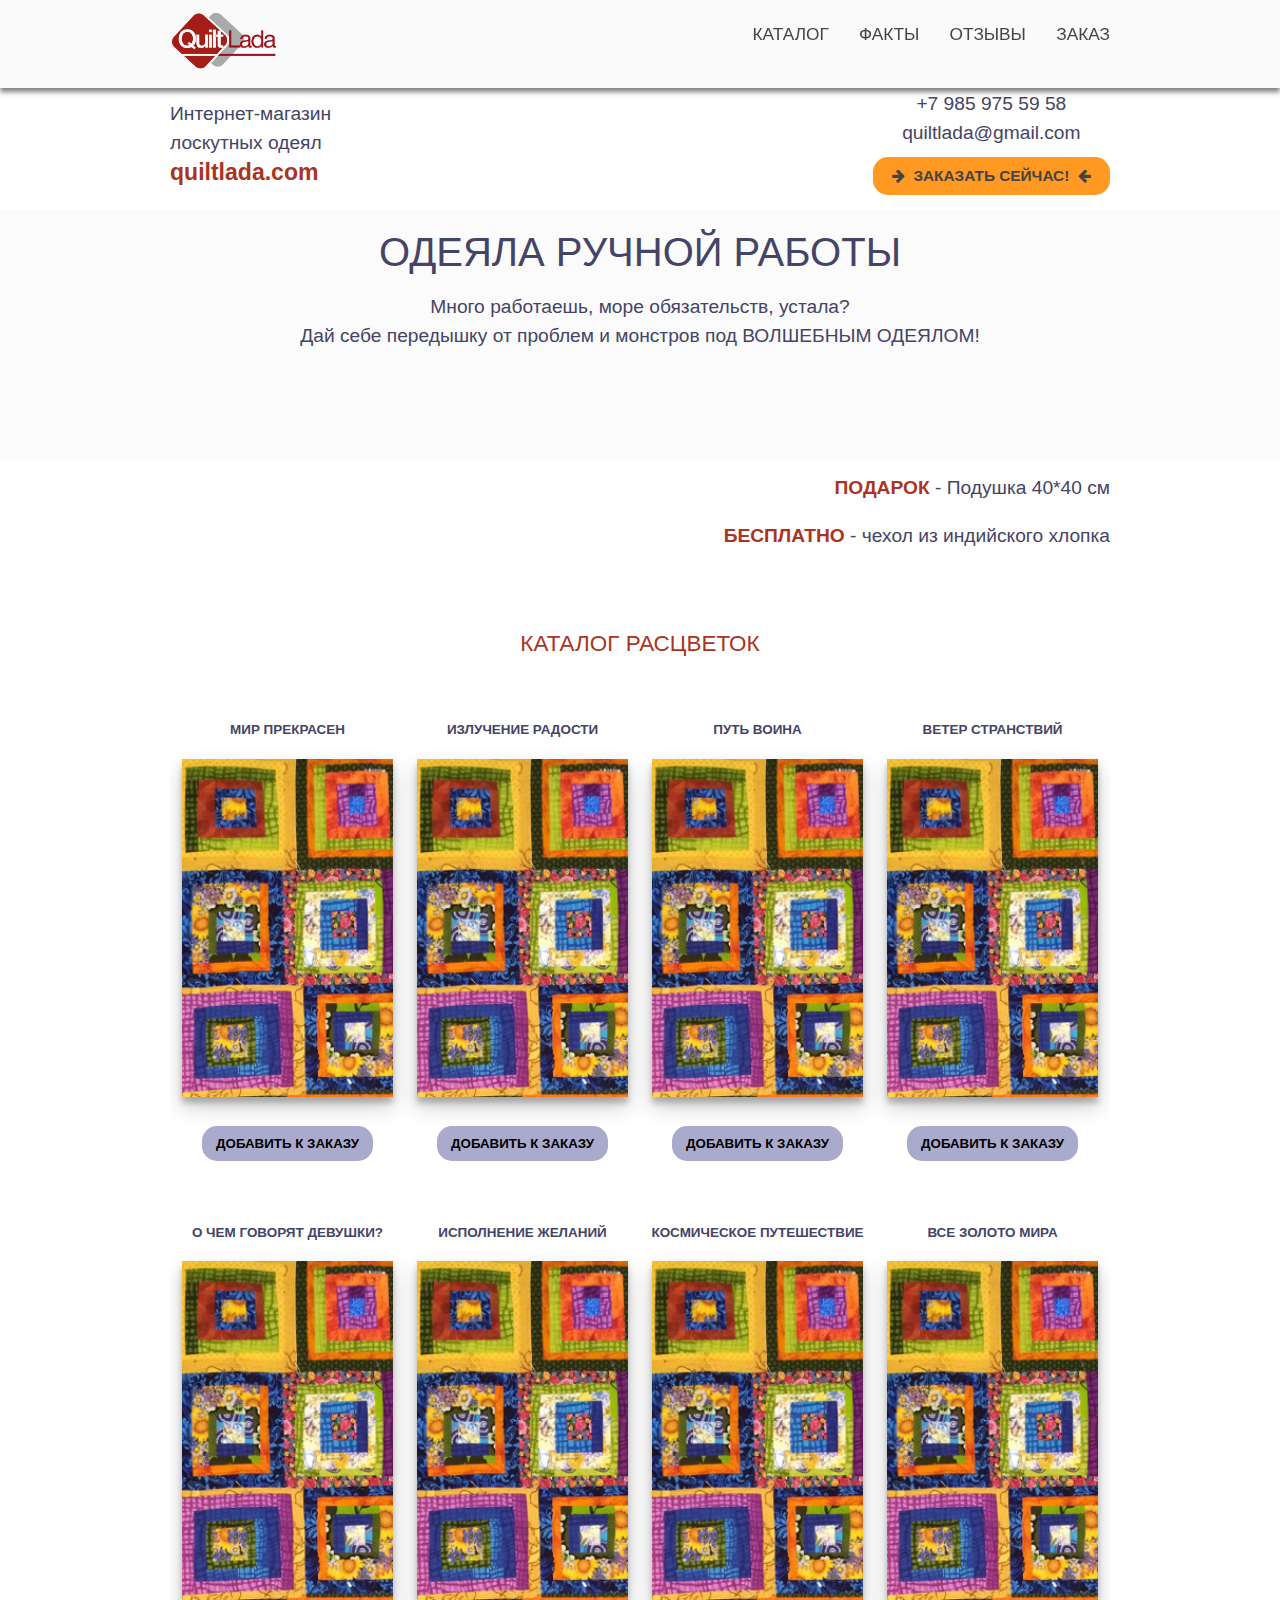
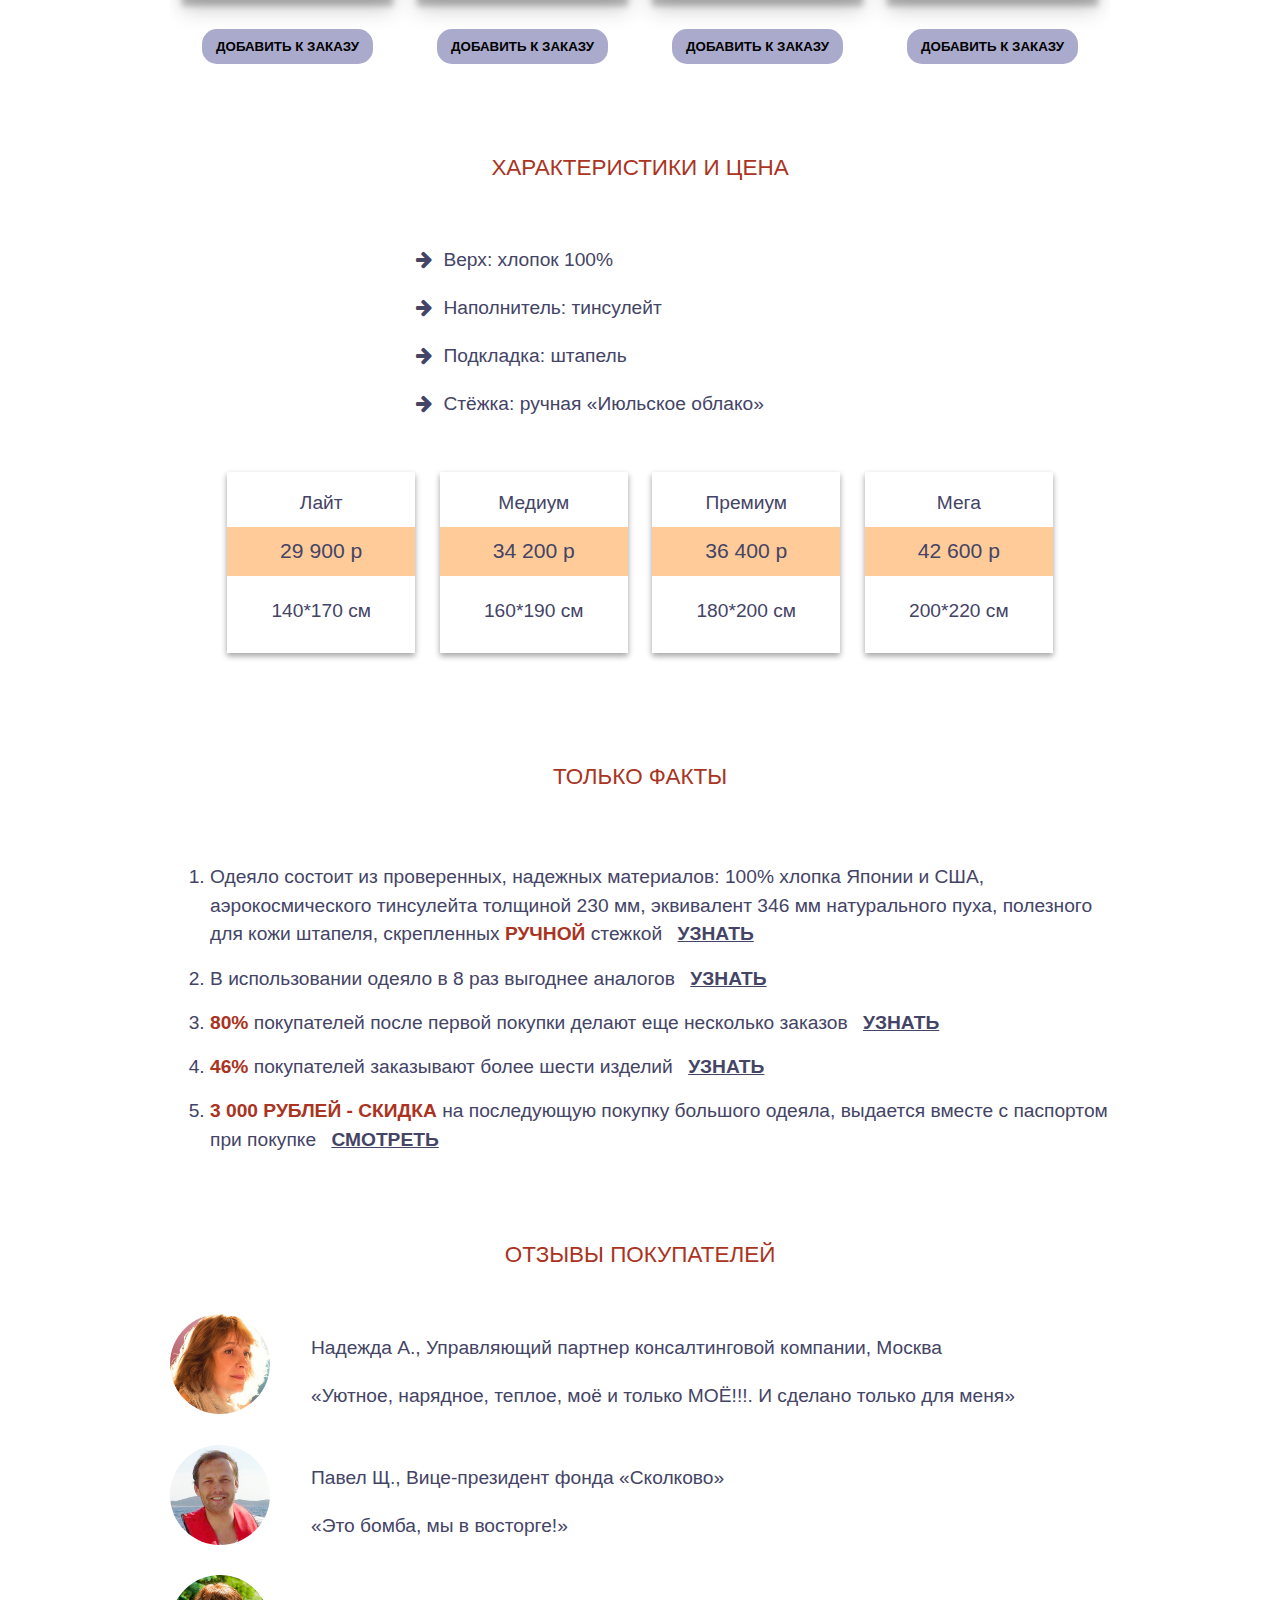
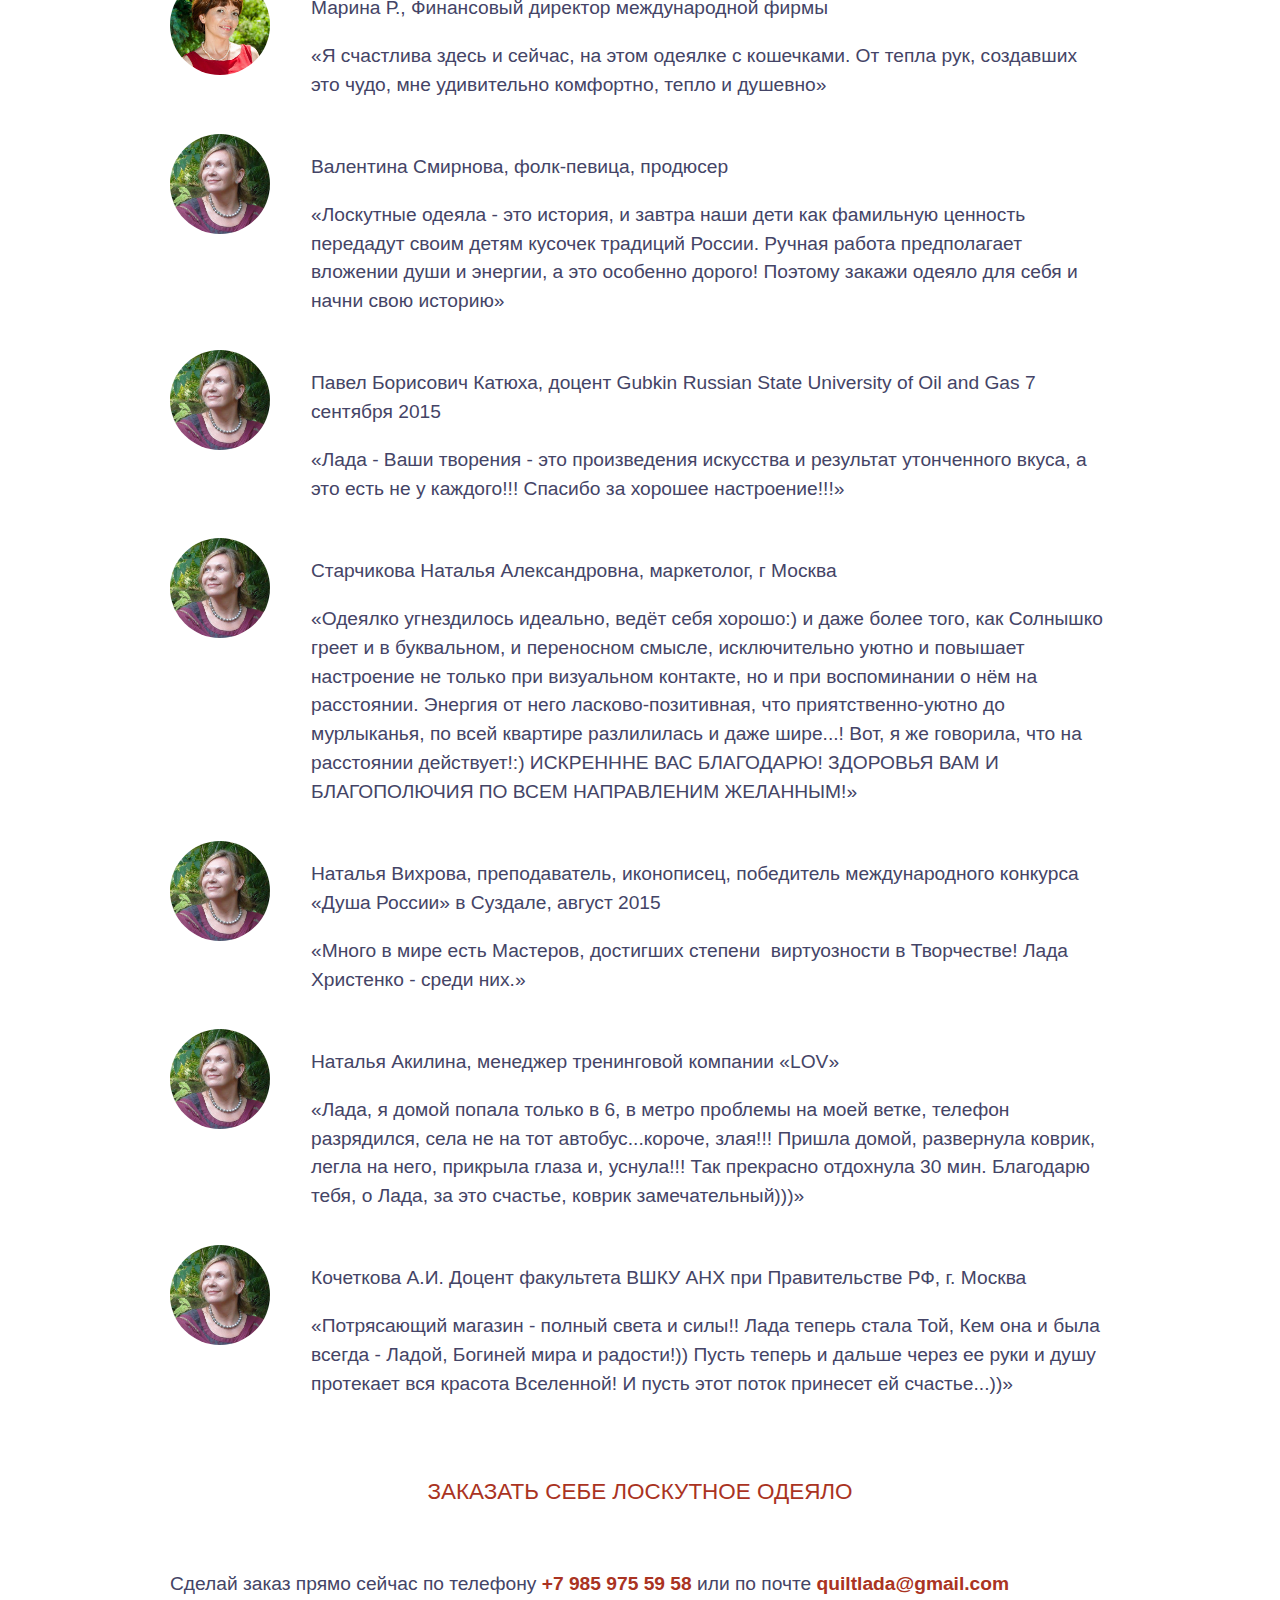
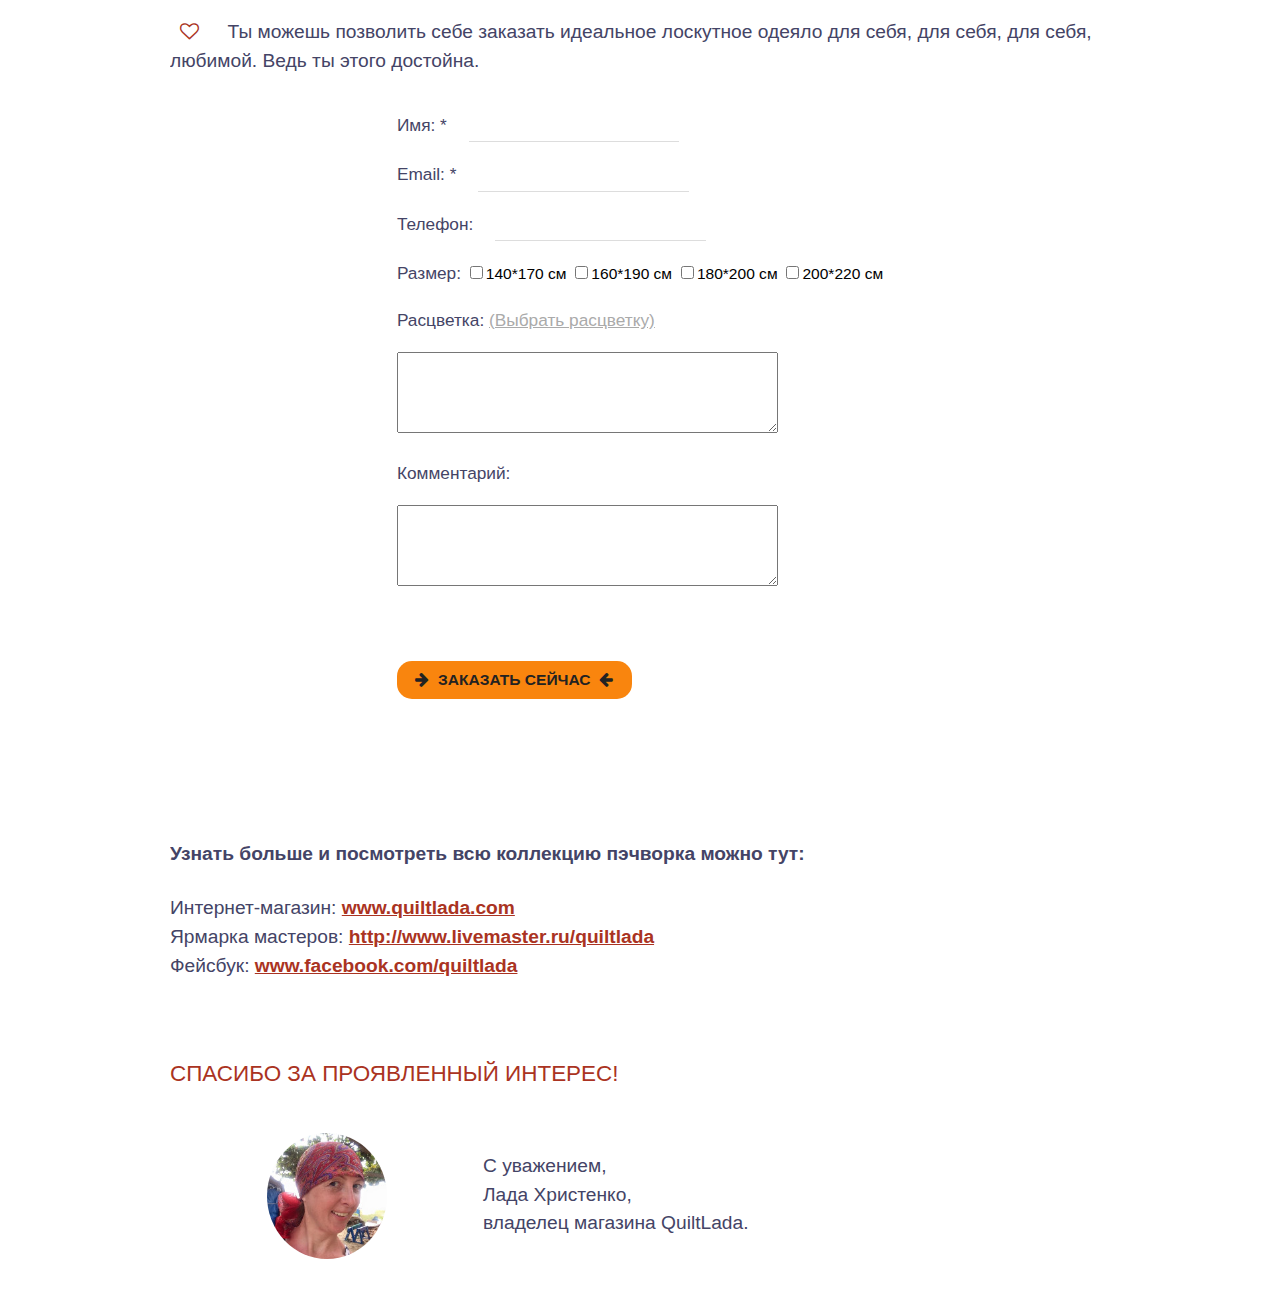
==== index.html @ 6ce0f231 "started with gallery" ====
<!DOCTYPE HTML>

<html>

<head>
	<meta http-equiv="Content-Type" content="text/html; charset=UTF-8" />
	<title>QuiltLada</title>
	<link rel="stylesheet" type="text/css" href="styles.css">
	<link rel="stylesheet" type="text/css" href="font/css/quilt.css">
	<link rel="stylesheet" type="text/css" href="font/css/quilt-codes.css">
	<link rel="stylesheet" type="text/css" href="font/css/quilt-embedded.css">
	<script src="https://ajax.googleapis.com/ajax/libs/jquery/2.1.4/jquery.min.js"></script>
	<script src = "script.js"></script>
</head>

<body>

	<header class = "head sticky">

		<div class="row-header">
			<a class="logo" href="#">
				<img class="logo-img" src = "img/logo.png">
			</a>

			<nav class = "head-nav">
				<ul>
					<li><a href="#catalog">Каталог</a></li>
					<li><a href="#facts">Факты</a></li>
					<li><a href="#recommend">Отзывы</a></li>
					<li><a href="#order">Заказ</a></li>
				</ul>
			</nav>
		</div> <!-- / row-header -->
	</header>

	<div class="info">
		<div class="row">
			<div class="about">
				Интернет-магазин<br>лоскутных одеял<br><span class="span-webname">quiltlada.com</span>
			</div>

			<div class="contact">
				+7 985 975 59 58<br>quiltlada@gmail.com<br>
				<a href="#order"><button class="btn btn--call btn--light"><i class="icon-right-big"></i>Заказать сейчас!<i class="icon-left-big"></i></button></a>
			</div>
		</div> <!-- / row -->
	</div>  <!-- / info -->

	<div class="banner">
		<div class="hero">
			<h1>Одеяла ручной работы</h1>
			<h4>Много работаешь,  море обязательств, устала?<br>Дай себе передышку от проблем и монстров под ВОЛШЕБНЫМ ОДЕЯЛОМ!</h4>
			<!-- <h2>Лоскутные одеяла индивидуального дизайна</h2> -->
			<!-- <h3>Сделай это для себя</h3> -->
		</div>
	</div>

	<section class = "content">

		<div class="row">
			<div class="bonus">
				<p><span class="span-emph">подарок</span> - Подушка 40*40 см</p>
				<p><span class="span-emph">бесплатно</span> - чехол  из индийского  хлопка</p>
			</div>
		</div> <!-- / row -->

		<div class="catalog">
			<a class="anchor" name="catalog"></a>

			<div class="row centered"><h3>Каталог расцветок</h3></div> <!-- / row -->

			<div class="row cat centered">
				<div class="col4">
					<p class="cat-name">Мир прекрасен</p>
					<img class="cat-img" src="img/catalog/ochem-s.jpeg">
					<a href="#order" class="js-add-color"><button class="btn btn--add">Добавить к заказу</button></a>
				</div>
				<div class="col4">
					<p class="cat-name">Излучение радости</p>
					<img class="cat-img" src="img/catalog/ochem-s.jpeg">
					<a href="#order" class="js-add-color"><button class="btn btn--add">Добавить к заказу</button></a>
				</div>
				<div class="col4">
					<p class="cat-name">Путь воина</p>
					<img class="cat-img" src="img/catalog/ochem-s.jpeg">
					<a href="#order" class="js-add-color"><button class="btn btn--add">Добавить к заказу</button></a>
				</div>
				<div class="col4">
					<p class="cat-name">Ветер странствий</p>
					<img class="cat-img" src="img/catalog/ochem-s.jpeg">
					<a href="#order" class="js-add-color"><button class="btn btn--add">Добавить к заказу</button></a>
				</div>
			</div> <!-- / row -->

			<div class="row cat centered">
				<div class="col4">
					<p class="cat-name">О чем говорят девушки?</p>
					<img class="cat-img" src="img/catalog/ochem-s.jpeg">
					<a href="#order" class="js-add-color"><button class="btn btn--add">Добавить к заказу</button></a>
				</div>
				<div class="col4">
					<p class="cat-name">Исполнение желаний</p>
					<img class="cat-img" src="img/catalog/ochem-s.jpeg">
					<a href="#order" class="js-add-color"><button class="btn btn--add">Добавить к заказу</button></a>
				</div>
				<div class="col4">
					<p class="cat-name">Космическое путешествие</p>
					<img class="cat-img" src="img/catalog/ochem-s.jpeg">
					<a href="#order" class="js-add-color"><button class="btn btn--add">Добавить к заказу</button></a>
				</div>
				<div class="col4">
					<p class="cat-name">Все золото мира</p>
					<a href="#galImg8"></a>
						<img class="cat-img" src="img/catalog/ochem-s.jpeg">
					</a>
					<a href="#order" class="js-add-color"><button class="btn btn--add">Добавить к заказу</button></a>
				</div>

			</div> <!-- / row -->


			<div class="lightbox" id="galImg8">
				<div class="image">
					<img src="./img/gallery/gallery1.jpg">
					<a href="#gallery">
						<div class="close">close</div>
					</a>
					<a href="#galImg2"><div class="next"></div></a>
				</div>
			</div>

			<div class="row centered"><h3>Характеристики и цена</h3></div>
			<div class="row">
				<div class="col2-center">
					<p><span class="align-left"><i class="icon-right-big"></i>Верх: </span><span class="align-right">хлопок 100%</span></p>
					<p><span class="align-left"><i class="icon-right-big"></i>Наполнитель: </span><span class="align-right">тинсулейт</span></p>
					<p><span class="align-left"><i class="icon-right-big"></i>Подкладка: </span><span class="align-right">штапель</span></p>
					<p><span class="align-left"><i class="icon-right-big"></i>Стёжка: </span><span class="align-right">ручная «Июльское облако»</span></p>
				</div>
			</div> <!-- / row -->

			<div class="row">
				<ul class="price-list">
					<li class="price-list__option">
						<h4 class="price-list__header">Лайт</h4>
						<p class="price-list__value">29 900 р</p>
						<p>140*170 см</p>
					</li>
					<li class="price-list__option">
						<h4 class="price-list__header">Медиум</h4>
						<p class="price-list__value">34 200 р</p>
						<p>160*190 см</p>
					</li>
					<li class="price-list__option">
						<h4 class="price-list__header">Премиум</h4>
						<p class="price-list__value">36 400 р</p>
						<p>180*200 см</p>
					</li>
					<li class="price-list__option">
						<h4 class="price-list__header">Мега</h4>
						<p class="price-list__value">42 600 р</p>
						<p>200*220 см</p>
					</li>
				</ul>
			</div> <!-- / row -->

		</div> <!-- / catalog -->

		<div class="facts">
			<a class="anchor" name="facts"></a>

			<div class="row centered"><h3>Только факты</h3></div>
			<div class="row">
				<ol>
					<li>Одеяло состоит из проверенных, надежных материалов: 100% хлопка Японии и США,  аэрокосмического  тинсулейта толщиной 230 мм,  эквивалент 346 мм  натурального  пуха, полезного для кожи штапеля, скрепленных <span class="span-emph">ручной</span> стежкой <a href="#catalog" class="btn btn--learn">Узнать</a></li>
					<li>В использовании одеяло в <span>8</span> раз выгоднее  аналогов <a href="#calculation" class="btn btn--learn">Узнать</a> </li>
					<li><span class="span-emph">80%</span> покупателей после первой покупки делают еще несколько заказов <a href="#recommend" class="btn btn--learn">Узнать</a> </li>
					<li><span class="span-emph">46%</span> покупателей заказывают более шести изделий <a href="#recommend" class="btn btn--learn">Узнать</a> </li>
					<li><span class="span-emph">3 000 рублей - скидка</span> на последующую покупку большого одеяла, выдается вместе с паспортом при покупке <a href="#" class="btn btn--learn">Смотреть</a></li>
				</ol>
			</div>  <!-- / row -->
		</div> <!-- /facts -->

		<div class="recommend">
			<a class="anchor" name="recommend"></a>

			<div class="row centered"><h3>Отзывы покупателей</h3></div>
			<div class="row">
				<div class="col6">
					<img class="avatar-recommend" src="img/faces/nadezda.jpg">
				</div>
				<div class="col6-5">
					<p>Надежда А., Управляющий партнер консалтинговой компании, Москва</p>
					<p>«Уютное, нарядное, теплое, моё и только МОЁ!!!. И сделано только для меня»</p>
				</div>          
			</div>  <!-- / row -->
			<div class="row">
				<div class="col6">
					<img class="avatar-recommend" src="img/faces/pavel.jpg">
				</div>
				<div class="col6-5">
					<p>Павел Щ., Вице-президент фонда «Сколково»</p>
					<p>«Это бомба, мы в восторге!»</p>
				</div>          
			</div>  <!-- / row -->
			<div class="row">
				<div class="col6">
					<img class="avatar-recommend" src="img/faces/marina.jpg">
				</div>
				<div class="col6-5">
					<p>Марина Р., Финансовый директор международной фирмы</p>
					<p>«Я счастлива здесь и сейчас, на этом одеялке с кошечками. От тепла рук, создавших это чудо, мне удивительно комфортно, тепло и душевно»</p>
				</div>          
			</div>  <!-- / row -->
			<div class="row">
				<div class="col6">
					<img class="avatar-recommend" src="img/faces/valentina.jpg">
				</div>
				<div class="col6-5">
					<p>Валентина Смирнова, фолк-певица, продюсер</p>
					<p>«Лоскутные одеяла - это история, и завтра наши дети как фамильную ценность передадут своим детям кусочек традиций России. Ручная работа предполагает вложении души и энергии, а это особенно дорого! Поэтому закажи одеяло для себя и начни свою историю»</p>
				</div>          
			</div>  <!-- / row -->
			<div class="row">
				<div class="col6">
					<img class="avatar-recommend" src="img/faces/valentina.jpg">
				</div>
				<div class="col6-5">
					<p>Павел Борисович Катюха, доцент Gubkin Russian State University of Oil and Gas 7 сентября 2015</p>
					<p>«Лада - Ваши творения - это произведения искусства и результат утонченного вкуса, а это есть не у каждого!!! Спасибо за хорошее настроение!!!»</p>
				</div>          
			</div>  <!-- / row -->
			<div class="row">
				<div class="col6">
					<img class="avatar-recommend" src="img/faces/valentina.jpg">
				</div>
				<div class="col6-5">
					<p>Старчикова Наталья Александровна, маркетолог, г Москва</p>
					<p>«Одеялко угнездилось идеально, ведёт себя хорошо:) и даже более того, как Солнышко греет и в буквальном, и переносном смысле, исключительно уютно и повышает настроение не только при визуальном контакте, но и при воспоминании о нём на расстоянии. Энергия от него ласково-позитивная, что приятственно-уютно до мурлыканья, по всей квартире разлилилась и даже шире...! Вот, я же говорила, что на расстоянии действует!:) ИСКРЕНННЕ ВАС БЛАГОДАРЮ! ЗДОРОВЬЯ ВАМ И БЛАГОПОЛЮЧИЯ ПО ВСЕМ НАПРАВЛЕНИМ ЖЕЛАННЫМ!»</p>
				</div>          
			</div>  <!-- / row -->
			<div class="row">
				<div class="col6">
					<img class="avatar-recommend" src="img/faces/valentina.jpg">
				</div>
				<div class="col6-5">
					<p>Наталья Вихрова, преподаватель, иконописец, победитель международного конкурса «Душа России» в Суздале, август 2015</p>
					<p>«Много в мире есть Мастеров, достигших степени  виртуозности в Творчестве! Лада Христенко - среди них.»</p>
				</div>          
			</div>  <!-- / row -->
			<div class="row">
				<div class="col6">
					<img class="avatar-recommend" src="img/faces/valentina.jpg">
				</div>
				<div class="col6-5">
					<p>Наталья Акилина, менеджер тренинговой компании «LOV»</p>
					<p>«Лада, я домой попала только в 6, в метро проблемы на моей ветке, телефон разрядился, села не на тот автобус...короче, злая!!! Пришла домой, развернула коврик, легла на него, прикрыла глаза и, уснула!!! Так прекрасно отдохнула 30 мин. Благодарю тебя, о Лада, за это счастье, коврик замечательный)))»</p>
				</div>          
			</div>  <!-- / row -->
			<div class="row">
				<div class="col6">
					<img class="avatar-recommend" src="img/faces/valentina.jpg">
				</div>
				<div class="col6-5">
					<p>Кочеткова А.И. Доцент факультета ВШКУ АНХ при Правительстве РФ, г. Москва</p>
					<p>«Потрясающий магазин - полный света и силы!! 
					Лада теперь стала Той, Кем она и была всегда - Ладой, Богиней мира и радости!))  Пусть теперь и дальше через ее руки и душу протекает вся красота Вселенной! И пусть этот поток принесет ей счастье...))»</p>
				</div>          
			</div>  <!-- / row -->
		</div> <!-- / recommend -->

		<div class="order-sec">
			<a class="anchor" name="order"></a>
			<div class="row centered"><h3>Заказать себе лоскутное одеяло</h3></div> <!-- / row -->
			<div class="row">
				<p>Сделай заказ прямо сейчас по телефону <span class="span-contact">+7 985 975 59 58</span> или по почте <span class="span-contact">quiltlada@gmail.com</span></p>
				<p><i class="icon-heart-empty heart"></i>Ты можешь позволить себе заказать идеальное лоскутное одеяло для себя, для себя, для себя, любимой. Ведь ты этого достойна.</p>
			</div> <!-- / row -->
			<div class="row centered">

				<form class="fast-order" method="post" name="myemailform" action="form-to-email.php">
					<label for="name">Имя: <span class="req">*</span></label>
					<input type="text" name="name" class="input-text" />
					<br />
					<label for="email">Email: <span class="span-req">*</span></label>
					<input type="text" name="email" class="input-text" />
					<br />
					<label for="phone">Телефон: </label>
					<input type="text" name="phone" class="input-text" />
					<br />
					<label>Размер: </label>
					<input type="checkbox" id="140" value="140*170 см" class="input-checkbox" /><label class="checkbox-label" for="140">140*170 см</label>
					<input type="checkbox" id="160" value="160*190 см" class="input-checkbox" /><label class="checkbox-label" for="160">160*190 см</label>
					<input type="checkbox" id="180" value="180*200 см" class="input-checkbox" /><label class="checkbox-label" for="180">180*200 см</label>
					<input type="checkbox" id="200" value="200*220 см" class="input-checkbox" /><label class="checkbox-label" for="200">200*220 см</label>
					<br />
					<label for="name">Расцветка: </label>
					<a class="link-to-cat" href="#catalog">(Выбрать расцветку)</a>
					<p><textarea rows="5" cols="45" name="color" class="input-color js-color"></textarea></p>
					<!-- <p><input type="text" name="color" class="input-color js-color" /></p> -->
					<label for="name">Комментарий: </label>
					<p><textarea rows="5" cols="45" name="comment"></textarea></p>
					<br />
					<button class="btn btn--order"><i class="icon-right-big"></i>Заказать сейчас<i class="icon-left-big"></i></button>
					<!-- <input type="submit" value="Send Form"> -->

				</form>
			</div> <!-- / row -->
			<div class="row">
				<h4>Узнать больше и посмотреть всю коллекцию пэчворка можно тут:</h4>
				<p>
					Интернет-магазин: <span class="span-contact"><a class="link" href="http://www.quiltlada.com/">www.quiltlada.com</a></span><br>
					Ярмарка мастеров: <span class="span-contact"><a class="link" href="http://www.livemaster.ru/quiltlada">http://www.livemaster.ru/quiltlada</a></span><br>
					Фейсбук: <span class="span-contact"><a class="link" href="https://www.facebook.com/quiltlada">www.facebook.com/quiltlada</a></span>
				</p>
			</div> <!-- / row -->
		</div> <!-- / order-sec -->   
		
		<div class="advantages hidden">

			<a class="anchor" name="advantages"></a>

			<div class="row centered"><h3>Ключевые преимущества Твоего Лоскутного Одеяла</h3></div>

			<div class="row">
				<div class="col3">
					<div class="advant">
						<img class="illust" src="img/illustr/material.jpg" />
						<p class="annot">Лоскутный верх с рисунком индивидуального дизайна, подобранным «под тебя» из лучших хб тканей Японии, Бали, Индии, США.</p>
					</div>
				</div>
				<div class="col3">
					<div class="advant">
						<img class="illust" src="img/illustr/tinsulate.jpg" />
						<p class="annot">Идеальное тепло за счет высокотехнологичного тинсулейта - элегантного, дышашего, гипоаллергенного, эргономичного утеплителя, лучшего в мире.</p>
					</div>
				</div>
				<div class="col3">
					<div class="advant">
						<img class="illust" src="img/illustr/shtapel.jpg" />
						<p class="annot">Помощь твоей коже и всему организму за счет нежной подкладки из антимикробного и экологичного штапеля.</p>
					</div>
				</div>
			</div> <!-- / row -->

			<div class="row">
				<div class="col3">
					<div class="advant">
						<img class="illust" src="img/illustr/stezka.jpg" />
						<p class="annot">Стёжка «Июльское облако», сделанная исключительно вручную в традициях наших прабабушек.</p>
					</div>
				</div>
				<div class="col3">
					<div class="advant">
						<img class="illust" src="img/illustr/family.jpg" />
						<p class="annot">Фамильная ценность за счет необычайно длительного срока службы 25-40 лет.</p>
					</div>
						
					</div>
				<div class="col3">
					<div class="advant">
						<img class="illust" src="img/illustr/stirka.jpg" />
						<p class="annot">Легкость и простота в уходе, поддержанная высококачественными материалами.</p>
					</div>
						
					</div>
			</div> <!-- / row -->
		</div>

		<div class="calculation hidden">

			<a class="anchor" name="calculation"></a>

			<div class="row centered">
				<h3>Расчет стоимости одного одеяло-релакса:</h3>
			</div> <!-- / row -->
			<div class="row">
				<div class="col2">
					<div class="align-right paddinged">
						<h4>Твое Лоскутное Одеяло</h4>
						<ul>
							<li>срок службы 29 лет</li>
							<li>используется 2 раза в неделю</li>
							<li>стоимость 29,9 т.р.</li>
						</ul>
						<h4>Стоимость одного релакса:</h4>
						<img class="formula" src="img/formula/formula1.svg">
					</div>
				</div>
				<div class="col2">
					<div class="align-left paddinged">
						<h4>Одеяло из ларька</h4>
						<ul>
							<li>срок службы полгода</li>
							<li>используется 2 раза в неделю</li>
							<li>стоимость 4000 руб</li>
						</ul>
						<h4>Стоимость одного релакса:</h4>
						<img class="formula" src="img/formula/formula2.svg">
						</p>
					</div>
				</div>
			</div> <!-- / row -->
			
			<div class="row centered">
				<p>Таким образом, эффективная релаксоёмкость Твоего Одеяла выше ларьково-ашановских аналогов в <span class="span-emph">восемь</span> раз. Плюс, в твоем одеялке только высококачественные материалы.</p>
			</div> <!-- / row -->

			<div class="row">
				<p>Дополнительная приятность - <span class="span-emph">бесплатно</span> самозавязывающийся чехол из индийского хлопка для хранения и транспортировки.</p>
				<p>К одеялу можно заказать две подушки 40*40 см, наволочки 50*50; 50*70 см или даже спортивный коврик 85*170 см.</p>
			</div> <!-- / row -->

		</div> <!-- / calculation -->

		<div class="for-you hidden">
			<a class="anchor" name="for-you"></a>
			<div class="row centered"><h3>Ты этого достойна</h3></div>
			<div class="row">
				<div class="col2 img">
					<img class="illust" src="img/illustr/placehold.jpg" />
				</div>
				<div class="col2">          
					<p>Ты много работаешь, на тебе реальная ответственность и море обязательств, и ты уже начала уставать?</p>
					<p>Усталость всё нарастает и нарастает....?</p>
					<p>Пожалуйста, больше отдыхай и сделай хоть что-нибудь для себя!</p>
				</div>
			</div> <!-- / row -->
			<div class="row"><p>Верное средство - скрыться от вечных проблем и надоевших монстров под Волшебным Одеялом:</p></div>
			<div class="row">
				<div class="col2">
					<ul> 
						<li><i class="icon-heart-empty heart"></i>Сделанным персонально для тебя</li>
						<li><i class="icon-heart-empty heart"></i>Мягким, красивым и теплым</li>
						<li><i class="icon-heart-empty heart"></i>Полезным и экологически чистым</li>
						<li><i class="icon-heart-empty heart"></i>Улучшающим интерьер твоего дома</li>
						<li><i class="icon-heart-empty heart"></i>Лечащим сенсорный голод</li>
					</ul>
				</div>
				<div class="col2 img">
					<img class="illust-big" src="img/illustr/should.jpg" />
				</div>
			</div> <!-- / row -->
			<div class="row">
				<!-- <div class="col2"> -->
					<p>Лоскутное одеяло - это три состёганных вместе слоя материала: лоскутный верх, утепляющая прослойка и подкладка.</p>
				<!-- </div> -->
			</div>

			<div class="row centered"><a href="#order"><button class="button btn-light"><i class="icon-right-big"></i>Хочу такое одеяло<i class="icon-left-big"></i></button></a></div>
		</div> <!-- /for-you -->

		<div class="thank-you">
			<div class="row">
				<h3>Спасибо за проявленный интерес!</h3>
			</div> <!-- / row -->
			<div class="row">
				<div class="col3"><img class="avatar" src="img/pers.jpg"></div>
				<div class="col2">
					<p>С уважением,<br />Лада Христенко,<br />владелец магазина QuiltLada.</p>
					<img src="">
				</div>
			</div> <!-- / row -->
		</div> <!-- / thank-you -->

	</section>

	<footer>
	</footer>

</body>

</html>
---- styles.css ----
body {
  color: #446;
  -webkit-font-smoothing: antialiased;
  font-family: 'Helvetica Neue', Helvetica, Arial, sans-serif;
  /*font-family: 'Open Sans', sans-serif;*/
  margin: 0;
  font-size: 1.2em;
  line-height: 1.5em;
}

a {
  text-decoration: none;
  color: inherit;
}

ul {
  -webkit-padding-start: 0;
}

.btn {
  border: none;
  border-radius: 15px;
  font-weight: bolder;
  padding: 10px;
  text-transform: uppercase;
  cursor: pointer;
}

.btn:focus {
  background: #d72;
  outline: none;
}

.btn--light {
  background-color: #f92;
  color: #444;
  font-size: 0.8em;
}

.btn--call {
  float: right;
  clear: right;
  margin-top: .6em;
}

.btn--add {
  background-color: #aac;
  padding-right: 6%;
  padding-left: 6%;
}

.btn--order {
  background-color: #f9850e;
  color: #222;
  font-size: 0.9em;
  margin-top: 20px;
}

.btn--learn {
  /*background-color: #f9850e;*/
  text-decoration: underline;
}

.content li {
  /*list-style: none;*/
  padding-top: 0.4em;
  padding-bottom: 0.4em;
}

.content h2 {
  margin: 1.5em;
}

.content h3 {
  margin-top: 2em;
  margin-bottom: 1.3em;
  text-transform: uppercase;
  font-weight: lighter;
  color: #a32;
}

.head {
  position: fixed;
  z-index: 999;
  width: 100%;
  background: none;
  overflow: hidden;
  -webkit-transition: all 0.5s;
  transition: all 0.5s;
  opacity: 0;
  top: -100px;
  padding-bottom: 6px;
}

.sticky {
  background: rgba(250,250,250,0.9);
  opacity: 1;
  top: 0px;
  box-shadow: 0 4px 5px 0 rgba(0, 0, 0, 0.5);
}

.logo {
  float: left;
}
@media only screen and (max-width: 766px) {
  .logo {
    display: none;
  }
}

.logo-img {
  height: 63px;
}

.head-nav ul {
  list-style: none;
  overflow: hidden;
  text-align: center;
  float: right;
  margin: 0;
  margin-top: 10px;
}

@media only screen and (max-width: 766px) {
  .head-nav ul {
    float: left;
    text-align: left;
    width: 100%;
    padding: 0;
  }
  .head-nav ul p {
    text-align: center;
  }
}

.head-nav ul li {
  display: inline-block;
  margin-left: 25px;
  overflow: hidden;
}

@media only screen and (max-width: 400px) {
  .head-nav ul li:nth-of-type(5) {
    margin-left: 45px;
  }
}

@media only screen and (max-width: 766px) {
  .head-nav ul li {
    margin-left: 10px;
    height: auto;
  }
}

.head-nav a {
  color: #444;
  font-size: 0.9em;
  text-transform: uppercase;
  /*font-weight: bold;*/
}

.head-nav p {
  margin: 0;
}

.row {
  width: 100%;
  max-width: 940px;
  margin: 15px auto;
  position: relative;
  overflow: hidden; 
  /* overflow:hidden elements will wrap around floating inner elements. 
  Alternatively, you can use an element to clear the float, 
  which will also make the surrounding element to wrap it's content.*/
}

.row-header {
  width: 100%;
  max-width: 940px;
  margin-right: auto;
  margin-left: auto;
  margin-top: 10px;
  margin-bottom: 0px;
  position: relative;
  overflow: hidden;
}

.info {
  width: 100%;
  margin-top: 90px;
}

.about {
  float: left;
  margin-top: 10px;
}

.contact {
  float: right;
  text-align: center;
}

.banner {
  /*background: url('img/header-bg.jpg') center fixed;*/
  -webkit-background-size: cover;
  -moz-background-size: cover;
  background-size: cover;
  height: 250px;
  margin-bottom: -20px;
}

@media only screen and (max-width: 766px) {
  .banner {
    min-height: 300px;
  }
}

.hero {
  text-align: center;
  background: rgba(250,250,250,0.8);
  border-top: 1px solid rgba(0,0,0,0);
  width: 100%;
  height: 100%;
  margin: 0 auto;
}

@media only screen and (max-width: 766px) {
  .hero {
    min-height: 0;
  }
}

.hero h1,
.hero h2,
.hero h3,
.hero h4 {
  font-weight: lighter;
  /*color: #dbd48b;*/
}

.hero h1 {
  text-transform: uppercase;
}

.hero h1 {
  font-size: 40px;
}

.bonus {
  float: right;
  text-align: right;
}

.fast-order {
  margin: auto;
  margin-bottom: 100px;
  text-align: left;
  font-size: 0.9em;
  display: inline-block;
}

.input-text, .input-checkbox {
  font-size: 1em;
  padding: 0.3em;
}

.input-text {
  margin-bottom: 1em;
  width: 200px;
  margin-left: 1em;
  border-style: none;
  border-bottom: 1px solid #ddd;
}

.input-checkbox {
  margin-bottom: 1.6em;
}

.checkbox-label {
  color: #000;
  font-size: 0.9em;
}

.link-to-cat {
  text-decoration: underline;
  color: #aaa;
}

textarea:focus, input:focus {
  outline: 0;
}

.centered {
  text-align: center;
}

.align-left {
  text-align: left;
}

.align-right {
  text-align: right;
}

.col2 {
  width: 50%;
  float: left;
}

.col2-center {
  width: 50%;
  margin: 0 auto;
}

.col3 {
  width: 33.3%;
  float: left;
  text-align: center;
}

.col3-2 {
  width: 60%;
  float: left;
}

.col4 {
  width: 25%;
  float: left;
}

.col6 {
  width: 15%;
  float: left;
}

.col6-5 {
  width: 85%;
  float: left;
}

.cat {
  padding-bottom: 30px;
}

.cat-img {
  width: 90%;
  margin-bottom: 20px; /* this way, 20px shadow is not cut*/
  box-shadow: 0 10px 20px rgba(0,0,0,0.19), 0 6px 6px rgba(0,0,0,0.23);
}

.avatar, .avatar-recommend {
  border-radius: 50%;
}

.avatar {
  width: 120px;
}

.avatar-recommend {
  width: 100px;
}

.anchor {
  position: absolute;
  margin-top: -100px;
}

.span-contact {
  font-weight: bold;
}

.span-emph {
  text-transform: uppercase;
  font-weight: bold;
}

.span-digit {
  font-size: 2em;
  padding-right: 1em;
}

.span-webname {
  font-size: 1.2em;
  font-weight: bold;
}

.span-contact, 
.span-emph, 
.span-digit,
.span-webname {
  color: #a32;
}

.icon-heart-empty {
  color: #a32;
}

.price-list {
  text-align: center;
  margin-bottom: 50px;
}

.price-list__option {
  display: inline-block;
  margin-right: .5em;
  margin-left: .5em;
  width: 20%;
  background-color: #fff;
  box-shadow: 0 3px 6px rgba(0,0,0,0.16), 0 3px 6px rgba(0,0,0,0.23);
  /*for outlining one price*/
  /*box-shadow: 0 10px 20px rgba(0,0,0,0.19), 0 6px 6px rgba(0,0,0,0.23);*/
}

.price-list__header {
  -webkit-margin-before: .5em;
  -webkit-margin-after: .5em;
  font-weight: normal;
}

.price-list__value {
  background-color: #fc9;
  padding-top: 10px;
  padding-bottom: 10px;
  -webkit-margin-before: 0em;
  font-size: 1.1em;
}

.paddinged {
  padding-left: 2em;
  padding-right: 2em;
}

.formula {
  width: 100%;
  height: 150px;
}

.heart {
  padding-right: 1em;
}

.advant {
  font-size: 0.9em;
  text-align: left;
  padding-left: 5%;
  padding-right: 5%;
  
}

.annot {
  text-align: justify;
}

.link {
  text-decoration: underline;
}

.illust {
  max-width: 100%;
  box-shadow: 0 1px 3px rgba(0,0,0,0.12), 0 1px 2px rgba(0,0,0,0.5);
}

.illust-big {
  height: 12em;
  margin-top: 1em;
  margin-bottom: 20px;
  box-shadow: 0 1px 3px rgba(0,0,0,0.12), 0 1px 2px rgba(0,0,0,0.5);
}

.for-you {
  padding-top: 20px;
}

.hidden {
  display: none;
}

.cat-name {
  font-size: 0.7em;
  font-weight: bold;
  text-transform: uppercase;
}


.lightbox {
  /** Hide the lightbox */
  display: none;

  /** Apply basic lightbox styling */
  position: fixed;
  z-index: 99;
  width: 100%;
  height: 100%;
  text-align: center;
  top: 0;
  left: 0;
  background: black;
  background: rgba(0,0,0,0.8);
}

.lightbox img {
  /** Pad the lightbox image */
  max-width: 90%;
  max-height: 90%;
  margin-top: 3%;
}

.lightbox:target {
  /** Show lightbox when it is target */
  display: block;

  /** Remove default browser outline style */
  outline: none;
}

.lightbox .image {
  max-width:80%;
  height: 100%;
  margin:0 auto;
}

.lightbox .info {
  width: 220px;
  display: block;
  text-align: center;
  margin: 0 auto;
}   

.lightbox a {
  text-decoration: none;
}
---- font/css/quilt.css ----
@font-face {
  font-family: 'quilt';
  src: url('../font/quilt.eot?46937159');
  src: url('../font/quilt.eot?46937159#iefix') format('embedded-opentype'),
       url('../font/quilt.woff?46937159') format('woff'),
       url('../font/quilt.ttf?46937159') format('truetype'),
       url('../font/quilt.svg?46937159#quilt') format('svg');
  font-weight: normal;
  font-style: normal;
}
/* Chrome hack: SVG is rendered more smooth in Windozze. 100% magic, uncomment if you need it. */
/* Note, that will break hinting! In other OS-es font will be not as sharp as it could be */
/*
@media screen and (-webkit-min-device-pixel-ratio:0) {
  @font-face {
    font-family: 'quilt';
    src: url('../font/quilt.svg?46937159#quilt') format('svg');
  }
}
*/
 
 [class^="icon-"]:before, [class*=" icon-"]:before {
  font-family: "quilt";
  font-style: normal;
  font-weight: normal;
  speak: none;
 
  display: inline-block;
  text-decoration: inherit;
  width: 1em;
  margin-right: .2em;
  text-align: center;
  /* opacity: .8; */
 
  /* For safety - reset parent styles, that can break glyph codes*/
  font-variant: normal;
  text-transform: none;
 
  /* fix buttons height, for twitter bootstrap */
  line-height: 1em;
 
  /* Animation center compensation - margins should be symmetric */
  /* remove if not needed */
  margin-left: .2em;
 
  /* you can be more comfortable with increased icons size */
  /* font-size: 120%; */
 
  /* Font smoothing. That was taken from TWBS */
  -webkit-font-smoothing: antialiased;
  -moz-osx-font-smoothing: grayscale;
 
  /* Uncomment for 3D effect */
  /* text-shadow: 1px 1px 1px rgba(127, 127, 127, 0.3); */
}
 
.icon-heart-empty:before { content: '\e800'; } /* '' */
.icon-heart:before { content: '\e801'; } /* '' */
.icon-right-big:before { content: '\e802'; } /* '' */
.icon-left-big:before { content: '\e803'; } /* '' */
.icon-scissors:before { content: '\e804'; } /* '' */
.icon-diamond:before { content: '\e805'; } /* '' */
.icon-calc:before { content: '\e806'; } /* '' */
.icon-right-circled:before { content: '\e807'; } /* '' */
.icon-left-circled:before { content: '\e808'; } /* '' */
.icon-right-open:before { content: '\e809'; } /* '' */
.icon-left-open:before { content: '\e80a'; } /* '' */
.icon-left-circled2:before { content: '\e80b'; } /* '' */
.icon-right-circled2:before { content: '\e80c'; } /* '' */
---- font/css/quilt-codes.css ----
.icon-heart-empty:before { content: '\e800'; } /* '' */
.icon-heart:before { content: '\e801'; } /* '' */
.icon-right-big:before { content: '\e802'; } /* '' */
.icon-left-big:before { content: '\e803'; } /* '' */
.icon-scissors:before { content: '\e804'; } /* '' */
.icon-diamond:before { content: '\e805'; } /* '' */
.icon-calc:before { content: '\e806'; } /* '' */
.icon-right-circled:before { content: '\e807'; } /* '' */
.icon-left-circled:before { content: '\e808'; } /* '' */
.icon-right-open:before { content: '\e809'; } /* '' */
.icon-left-open:before { content: '\e80a'; } /* '' */
.icon-left-circled2:before { content: '\e80b'; } /* '' */
.icon-right-circled2:before { content: '\e80c'; } /* '' */
---- font/css/quilt-embedded.css ----
@font-face {
  font-family: 'quilt';
  src: url('../font/quilt.eot?54581180');
  src: url('../font/quilt.eot?54581180#iefix') format('embedded-opentype'),
       url('../font/quilt.svg?54581180#quilt') format('svg');
  font-weight: normal;
  font-style: normal;
}
@font-face {
  font-family: 'quilt';
  src: url('[data-uri]') format('woff'),
       url('[data-uri]') format('truetype');
}
/* Chrome hack: SVG is rendered more smooth in Windozze. 100% magic, uncomment if you need it. */
/* Note, that will break hinting! In other OS-es font will be not as sharp as it could be */
/*
@media screen and (-webkit-min-device-pixel-ratio:0) {
  @font-face {
    font-family: 'quilt';
    src: url('../font/quilt.svg?54581180#quilt') format('svg');
  }
}
*/
 
 [class^="icon-"]:before, [class*=" icon-"]:before {
  font-family: "quilt";
  font-style: normal;
  font-weight: normal;
  speak: none;
 
  display: inline-block;
  text-decoration: inherit;
  width: 1em;
  margin-right: .5em;
  text-align: center;
  /* opacity: .8; */
 
  /* For safety - reset parent styles, that can break glyph codes*/
  font-variant: normal;
  text-transform: none;
     
  /* fix buttons height, for twitter bootstrap */
  line-height: 1em;
 
  /* Animation center compensation - margins should be symmetric */
  /* remove if not needed */
  margin-left: .5em;
 
  /* you can be more comfortable with increased icons size */
  /* font-size: 120%; */
 
  /* Uncomment for 3D effect */
  /* text-shadow: 1px 1px 1px rgba(127, 127, 127, 0.3); */
}
.icon-heart-empty:before { content: '\e800'; } /* '' */
.icon-heart:before { content: '\e801'; } /* '' */
.icon-right-big:before { content: '\e802'; } /* '' */
.icon-left-big:before { content: '\e803'; } /* '' */
.icon-scissors:before { content: '\e804'; } /* '' */
.icon-diamond:before { content: '\e805'; } /* '' */
.icon-calc:before { content: '\e806'; } /* '' */
.icon-right-circled:before { content: '\e807'; } /* '' */
.icon-left-circled:before { content: '\e808'; } /* '' */
.icon-right-open:before { content: '\e809'; } /* '' */
.icon-left-open:before { content: '\e80a'; } /* '' */
.icon-left-circled2:before { content: '\e80b'; } /* '' */
.icon-right-circled2:before { content: '\e80c'; } /* '' */
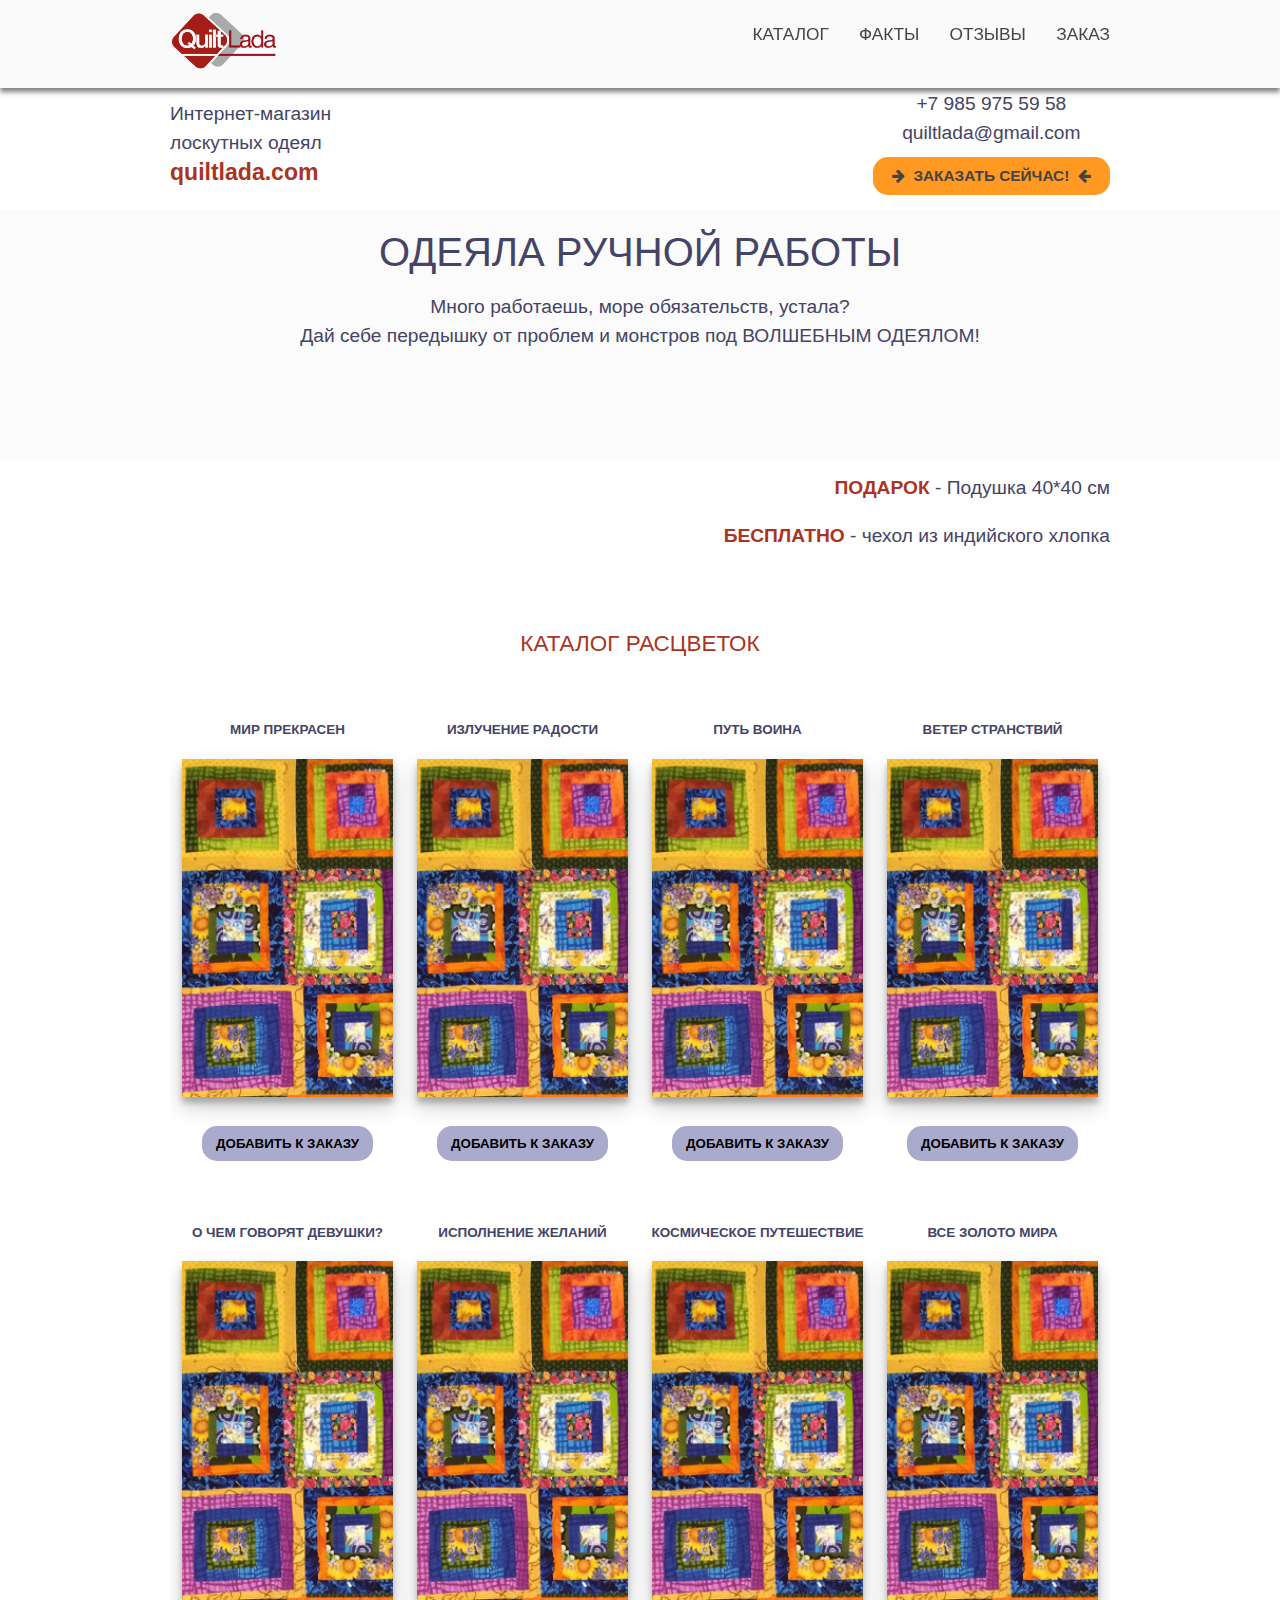
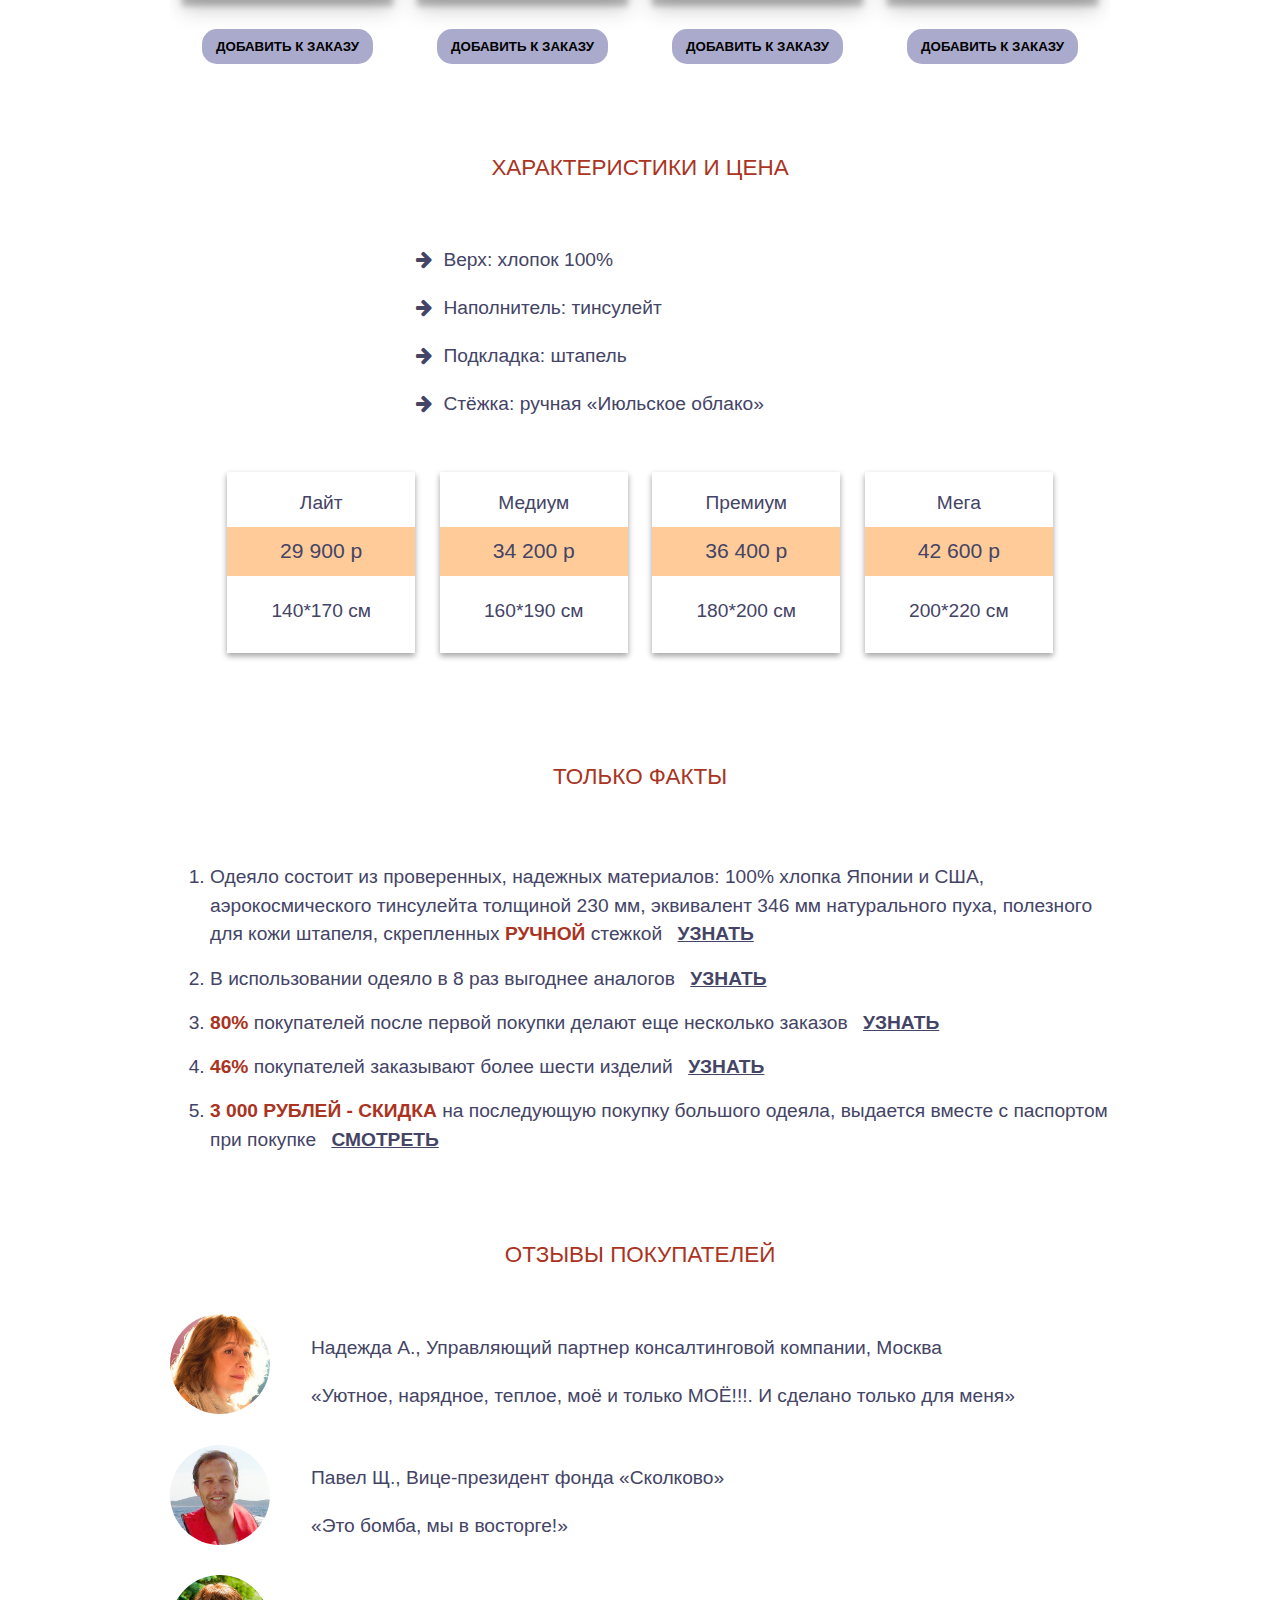
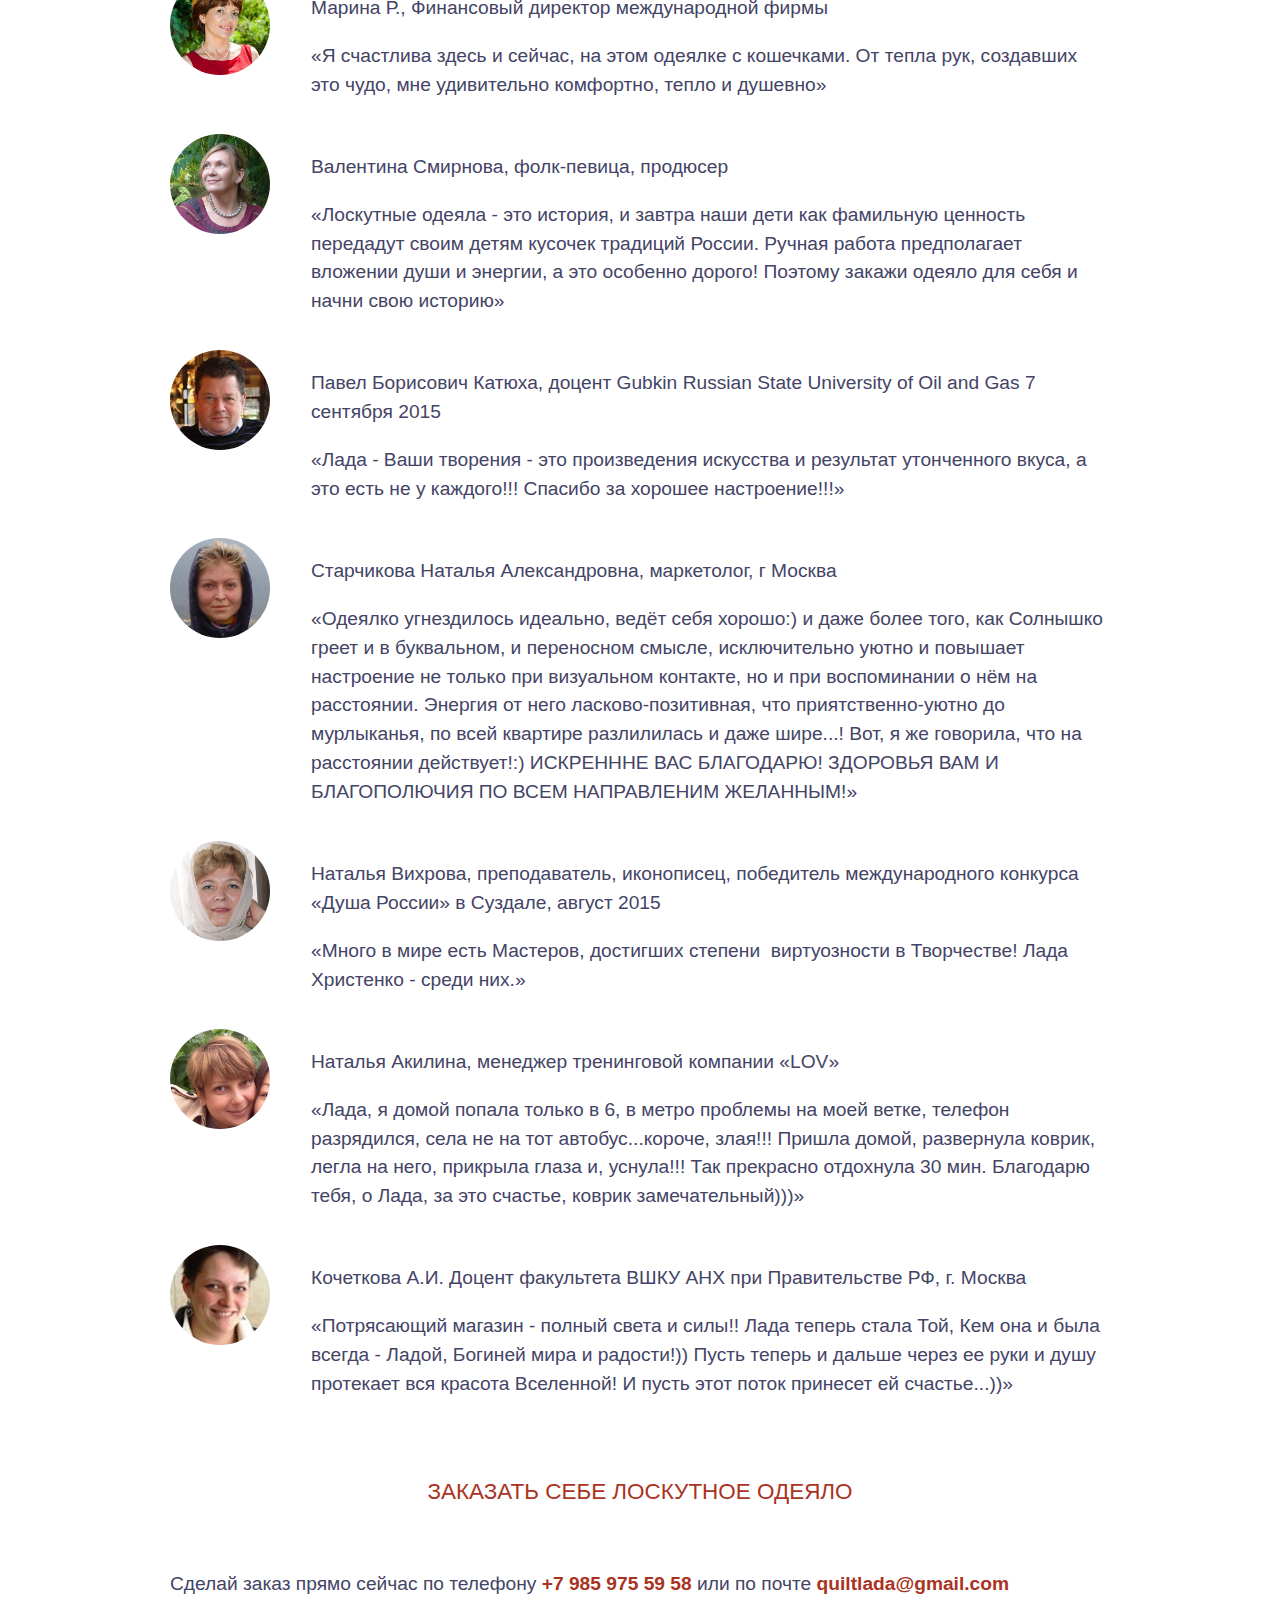
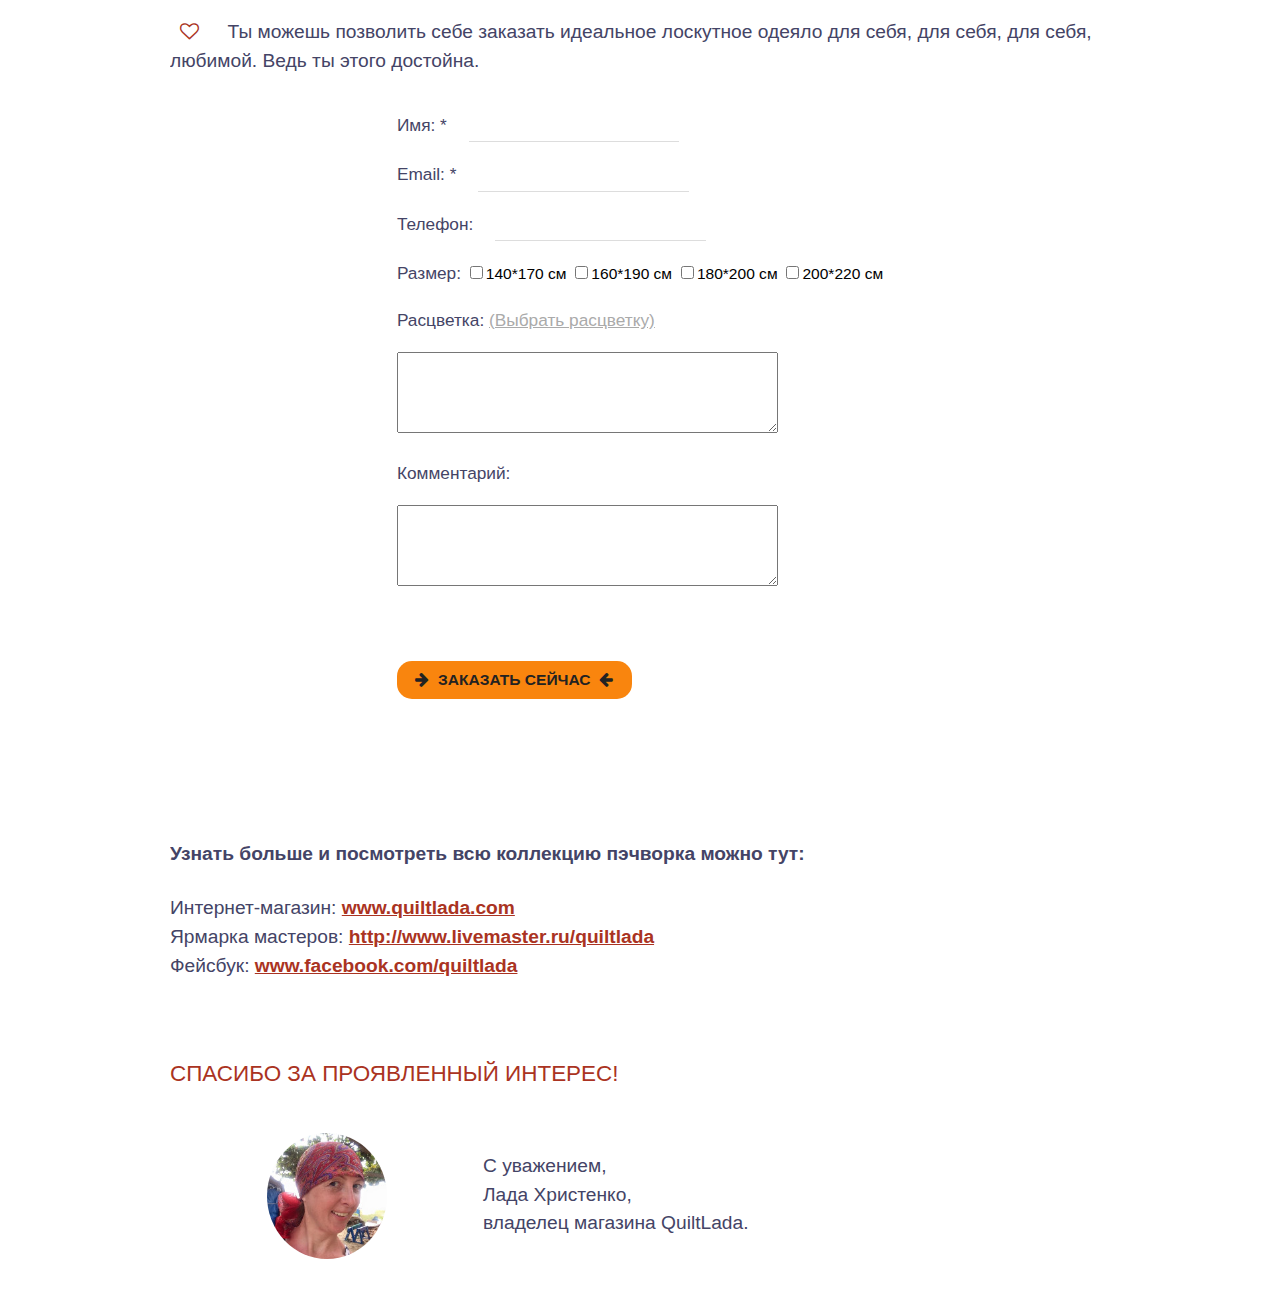
==== commit 900f4a8d: "added faces to reviews" ====
--- a/index.html
+++ b/index.html
@@ -192,7 +192,7 @@
 				<div class="col6-5">
 					<p>Надежда А., Управляющий партнер консалтинговой компании, Москва</p>
 					<p>«Уютное, нарядное, теплое, моё и только МОЁ!!!. И сделано только для меня»</p>
-				</div>          
+				</div>
 			</div>  <!-- / row -->
 			<div class="row">
 				<div class="col6">
@@ -201,7 +201,7 @@
 				<div class="col6-5">
 					<p>Павел Щ., Вице-президент фонда «Сколково»</p>
 					<p>«Это бомба, мы в восторге!»</p>
-				</div>          
+				</div>
 			</div>  <!-- / row -->
 			<div class="row">
 				<div class="col6">
@@ -210,7 +210,7 @@
 				<div class="col6-5">
 					<p>Марина Р., Финансовый директор международной фирмы</p>
 					<p>«Я счастлива здесь и сейчас, на этом одеялке с кошечками. От тепла рук, создавших это чудо, мне удивительно комфортно, тепло и душевно»</p>
-				</div>          
+				</div>
 			</div>  <!-- / row -->
 			<div class="row">
 				<div class="col6">
@@ -219,53 +219,53 @@
 				<div class="col6-5">
 					<p>Валентина Смирнова, фолк-певица, продюсер</p>
 					<p>«Лоскутные одеяла - это история, и завтра наши дети как фамильную ценность передадут своим детям кусочек традиций России. Ручная работа предполагает вложении души и энергии, а это особенно дорого! Поэтому закажи одеяло для себя и начни свою историю»</p>
-				</div>          
-			</div>  <!-- / row -->
-			<div class="row">
-				<div class="col6">
-					<img class="avatar-recommend" src="img/faces/valentina.jpg">
+				</div>
+			</div>  <!-- / row -->
+			<div class="row">
+				<div class="col6">
+					<img class="avatar-recommend" src="img/faces/katuha.jpg">
 				</div>
 				<div class="col6-5">
 					<p>Павел Борисович Катюха, доцент Gubkin Russian State University of Oil and Gas 7 сентября 2015</p>
 					<p>«Лада - Ваши творения - это произведения искусства и результат утонченного вкуса, а это есть не у каждого!!! Спасибо за хорошее настроение!!!»</p>
-				</div>          
-			</div>  <!-- / row -->
-			<div class="row">
-				<div class="col6">
-					<img class="avatar-recommend" src="img/faces/valentina.jpg">
+				</div>
+			</div>  <!-- / row -->
+			<div class="row">
+				<div class="col6">
+					<img class="avatar-recommend" src="img/faces/starchikova.jpeg">
 				</div>
 				<div class="col6-5">
 					<p>Старчикова Наталья Александровна, маркетолог, г Москва</p>
 					<p>«Одеялко угнездилось идеально, ведёт себя хорошо:) и даже более того, как Солнышко греет и в буквальном, и переносном смысле, исключительно уютно и повышает настроение не только при визуальном контакте, но и при воспоминании о нём на расстоянии. Энергия от него ласково-позитивная, что приятственно-уютно до мурлыканья, по всей квартире разлилилась и даже шире...! Вот, я же говорила, что на расстоянии действует!:) ИСКРЕНННЕ ВАС БЛАГОДАРЮ! ЗДОРОВЬЯ ВАМ И БЛАГОПОЛЮЧИЯ ПО ВСЕМ НАПРАВЛЕНИМ ЖЕЛАННЫМ!»</p>
-				</div>          
-			</div>  <!-- / row -->
-			<div class="row">
-				<div class="col6">
-					<img class="avatar-recommend" src="img/faces/valentina.jpg">
+				</div>
+			</div>  <!-- / row -->
+			<div class="row">
+				<div class="col6">
+					<img class="avatar-recommend" src="img/faces/merzost.jpg">
 				</div>
 				<div class="col6-5">
 					<p>Наталья Вихрова, преподаватель, иконописец, победитель международного конкурса «Душа России» в Суздале, август 2015</p>
 					<p>«Много в мире есть Мастеров, достигших степени  виртуозности в Творчестве! Лада Христенко - среди них.»</p>
-				</div>          
-			</div>  <!-- / row -->
-			<div class="row">
-				<div class="col6">
-					<img class="avatar-recommend" src="img/faces/valentina.jpg">
+				</div>
+			</div>  <!-- / row -->
+			<div class="row">
+				<div class="col6">
+					<img class="avatar-recommend" src="img/faces/akilina.jpg">
 				</div>
 				<div class="col6-5">
 					<p>Наталья Акилина, менеджер тренинговой компании «LOV»</p>
 					<p>«Лада, я домой попала только в 6, в метро проблемы на моей ветке, телефон разрядился, села не на тот автобус...короче, злая!!! Пришла домой, развернула коврик, легла на него, прикрыла глаза и, уснула!!! Так прекрасно отдохнула 30 мин. Благодарю тебя, о Лада, за это счастье, коврик замечательный)))»</p>
-				</div>          
-			</div>  <!-- / row -->
-			<div class="row">
-				<div class="col6">
-					<img class="avatar-recommend" src="img/faces/valentina.jpg">
+				</div>
+			</div>  <!-- / row -->
+			<div class="row">
+				<div class="col6">
+					<img class="avatar-recommend" src="img/faces/kochetkova.jpg">
 				</div>
 				<div class="col6-5">
 					<p>Кочеткова А.И. Доцент факультета ВШКУ АНХ при Правительстве РФ, г. Москва</p>
 					<p>«Потрясающий магазин - полный света и силы!! 
 					Лада теперь стала Той, Кем она и была всегда - Ладой, Богиней мира и радости!))  Пусть теперь и дальше через ее руки и душу протекает вся красота Вселенной! И пусть этот поток принесет ей счастье...))»</p>
-				</div>          
+				</div>
 			</div>  <!-- / row -->
 		</div> <!-- / recommend -->
 
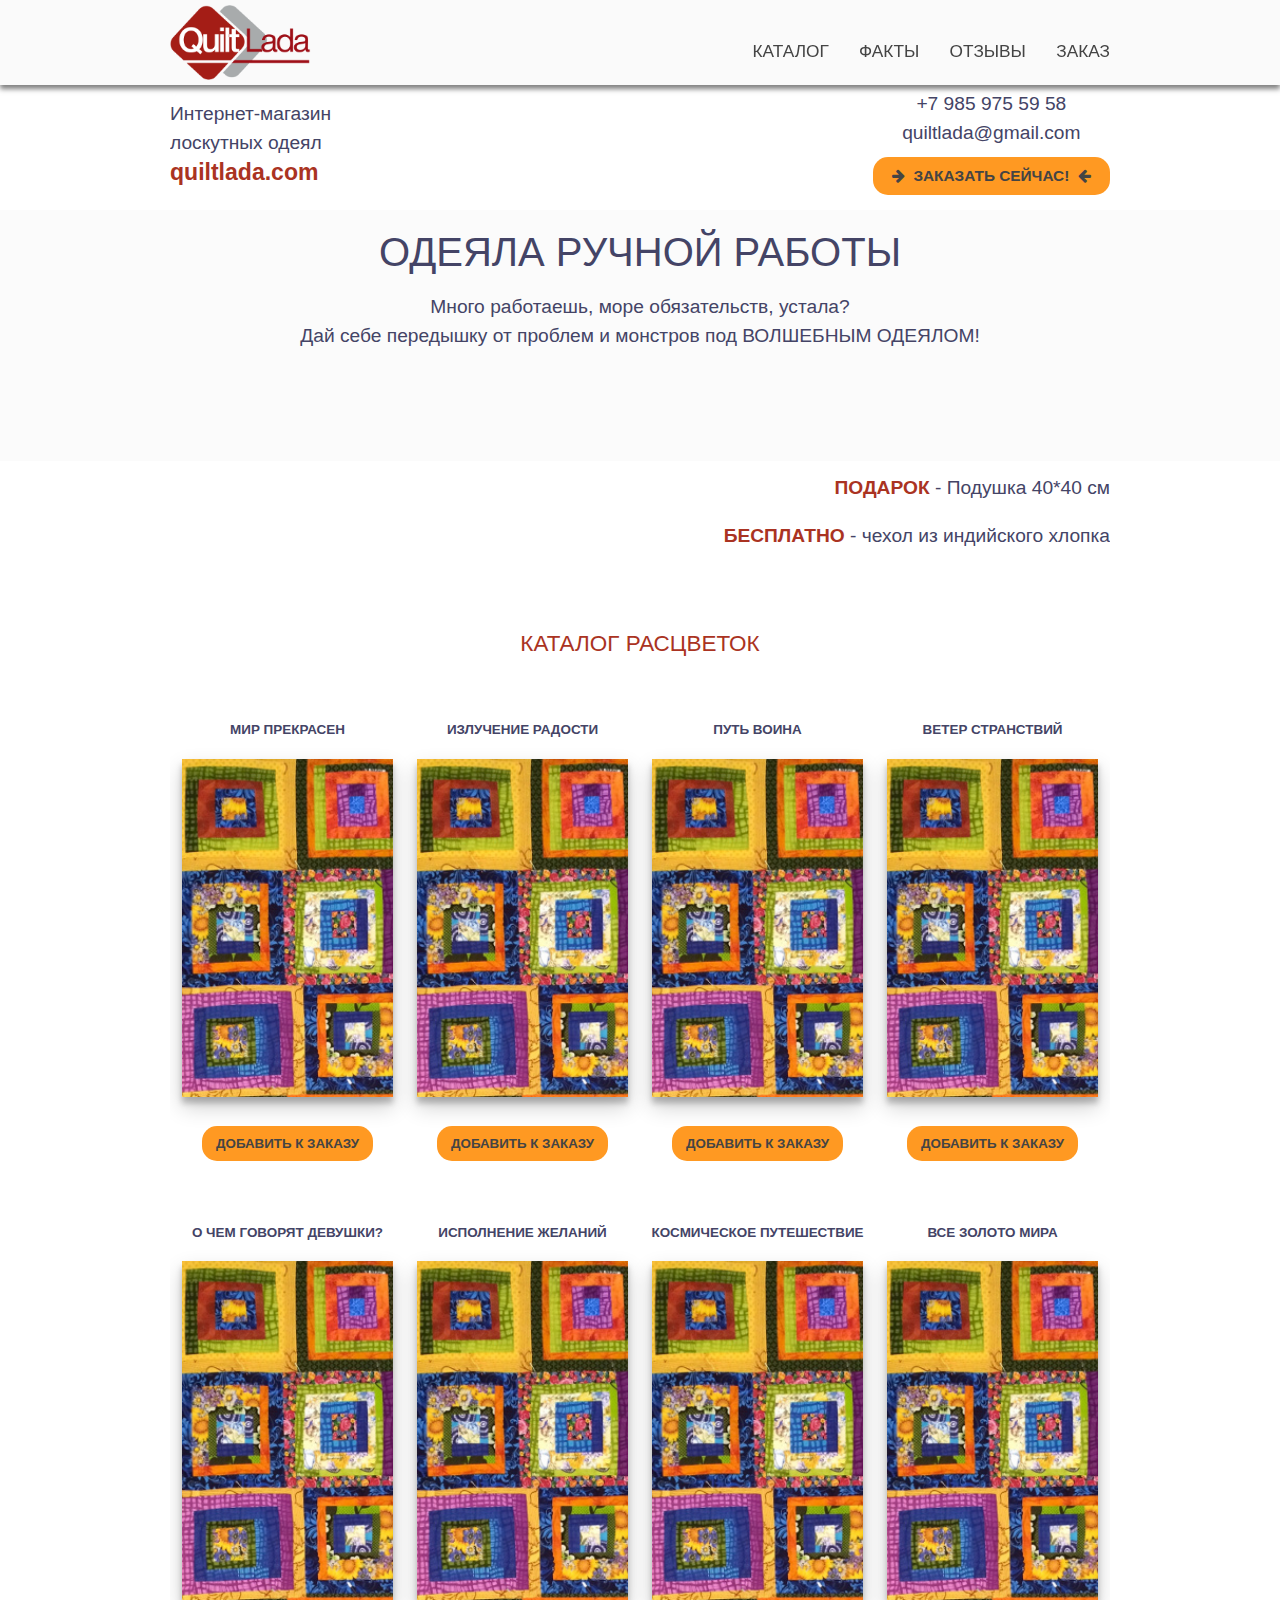
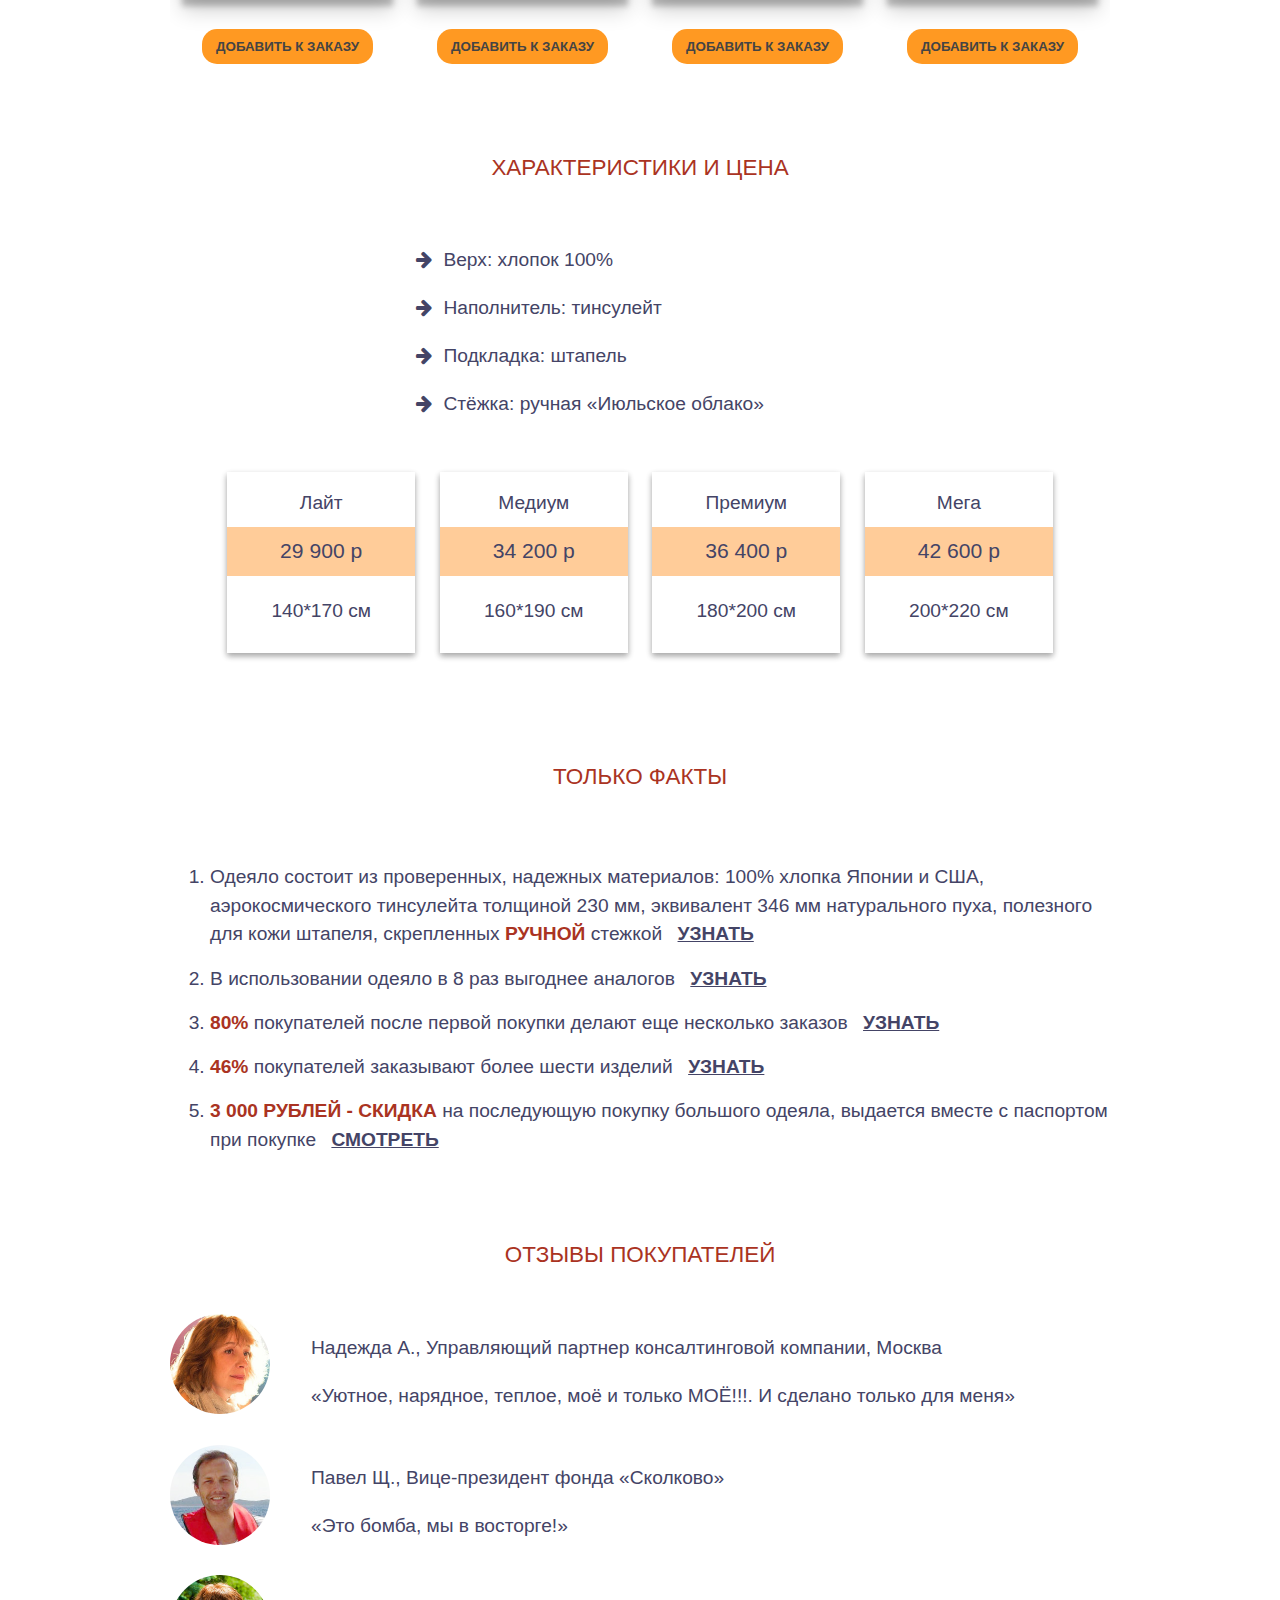
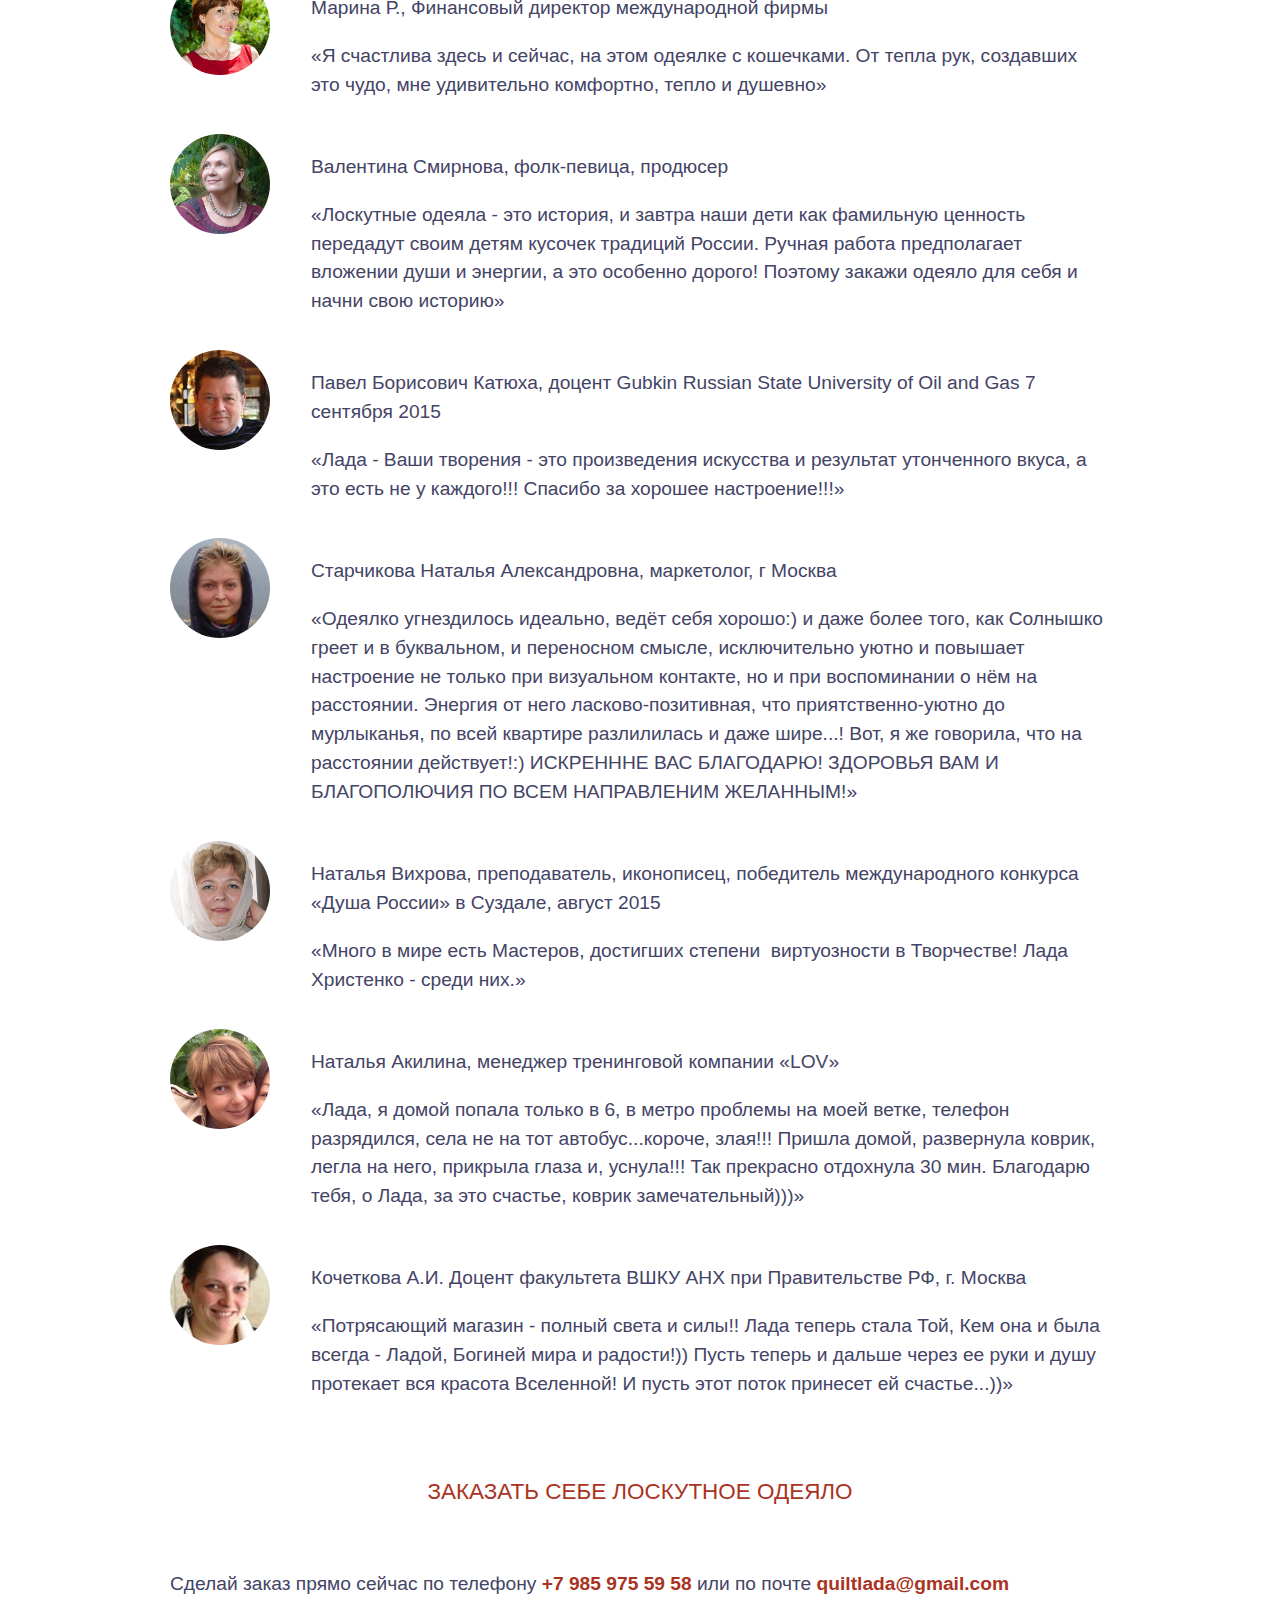
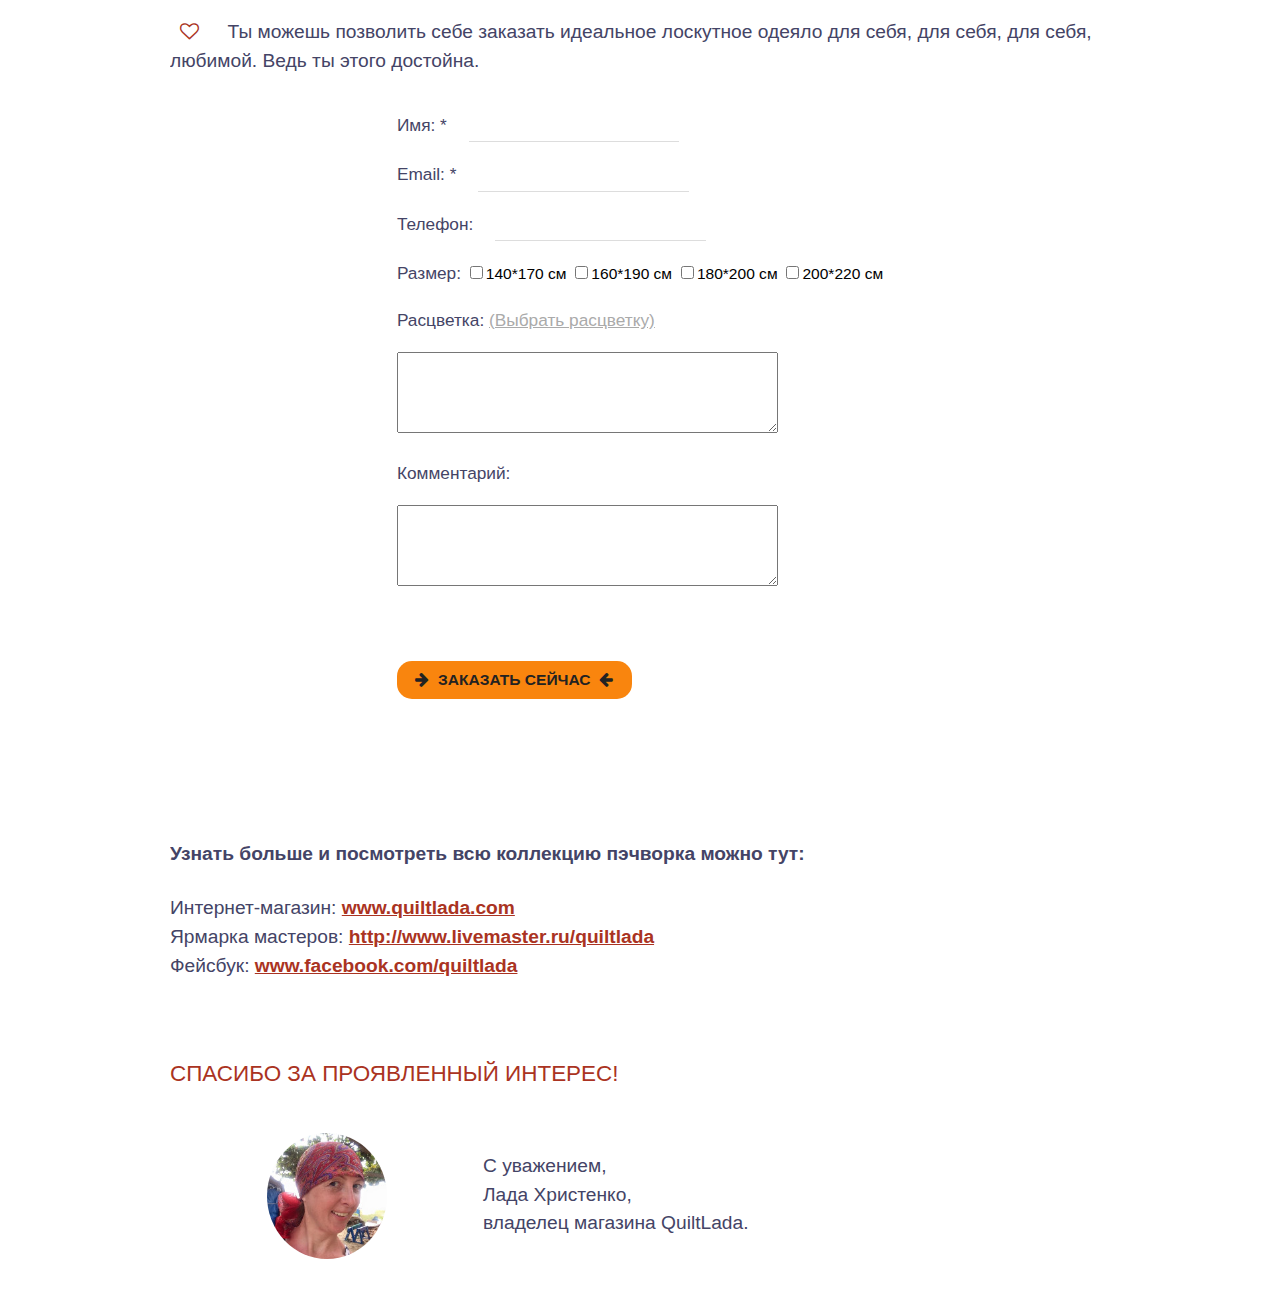
==== commit dbb23644: "gallery works now somwhow!" ====
--- a/index.html
+++ b/index.html
@@ -72,22 +72,30 @@
 			<div class="row cat centered">
 				<div class="col4">
 					<p class="cat-name">Мир прекрасен</p>
-					<img class="cat-img" src="img/catalog/ochem-s.jpeg">
+					<a href="#galImg1">
+						<img class="cat-img" src="img/catalog/ochem-s.jpeg">
+					</a>
 					<a href="#order" class="js-add-color"><button class="btn btn--add">Добавить к заказу</button></a>
 				</div>
 				<div class="col4">
 					<p class="cat-name">Излучение радости</p>
-					<img class="cat-img" src="img/catalog/ochem-s.jpeg">
+					<a href="#galImg2">
+						<img class="cat-img" src="img/catalog/ochem-s.jpeg">
+					</a>
 					<a href="#order" class="js-add-color"><button class="btn btn--add">Добавить к заказу</button></a>
 				</div>
 				<div class="col4">
 					<p class="cat-name">Путь воина</p>
-					<img class="cat-img" src="img/catalog/ochem-s.jpeg">
+					<a href="#galImg3">
+						<img class="cat-img" src="img/catalog/ochem-s.jpeg">
+					</a>
 					<a href="#order" class="js-add-color"><button class="btn btn--add">Добавить к заказу</button></a>
 				</div>
 				<div class="col4">
 					<p class="cat-name">Ветер странствий</p>
-					<img class="cat-img" src="img/catalog/ochem-s.jpeg">
+					<a href="#galImg4">
+						<img class="cat-img" src="img/catalog/ochem-s.jpeg">
+					</a>
 					<a href="#order" class="js-add-color"><button class="btn btn--add">Добавить к заказу</button></a>
 				</div>
 			</div> <!-- / row -->
@@ -95,37 +103,112 @@
 			<div class="row cat centered">
 				<div class="col4">
 					<p class="cat-name">О чем говорят девушки?</p>
-					<img class="cat-img" src="img/catalog/ochem-s.jpeg">
+					<a href="#galImg5">
+						<img class="cat-img" src="img/catalog/ochem-s.jpeg">
+					</a>
 					<a href="#order" class="js-add-color"><button class="btn btn--add">Добавить к заказу</button></a>
 				</div>
 				<div class="col4">
 					<p class="cat-name">Исполнение желаний</p>
-					<img class="cat-img" src="img/catalog/ochem-s.jpeg">
+					<a href="#galImg6">
+						<img class="cat-img" src="img/catalog/ochem-s.jpeg">
+					</a>
 					<a href="#order" class="js-add-color"><button class="btn btn--add">Добавить к заказу</button></a>
 				</div>
 				<div class="col4">
 					<p class="cat-name">Космическое путешествие</p>
-					<img class="cat-img" src="img/catalog/ochem-s.jpeg">
+					<a href="#galImg7">
+						<img class="cat-img" src="img/catalog/ochem-s.jpeg">
+					</a>
 					<a href="#order" class="js-add-color"><button class="btn btn--add">Добавить к заказу</button></a>
 				</div>
 				<div class="col4">
 					<p class="cat-name">Все золото мира</p>
-					<a href="#galImg8"></a>
-						<img class="cat-img" src="img/catalog/ochem-s.jpeg">
-					</a>
-					<a href="#order" class="js-add-color"><button class="btn btn--add">Добавить к заказу</button></a>
-				</div>
-
-			</div> <!-- / row -->
-
-
-			<div class="lightbox" id="galImg8">
-				<div class="image">
-					<img src="./img/gallery/gallery1.jpg">
-					<a href="#gallery">
-						<div class="close">close</div>
-					</a>
-					<a href="#galImg2"><div class="next"></div></a>
+					<a href="#galImg8">
+						<img class="cat-img" src="img/catalog/ochem-s.jpeg">
+					</a>
+					<a href="#order" class="js-add-color"><button class="btn btn--add">Добавить к заказу</button></a>
+				</div>
+
+			</div> <!-- / row -->
+
+
+			<div class="lightbox hidden" id="galImg1">
+				<a href="#gallery">
+					<div class="lightbox__close js-close-lightbox">X</div>
+				</a>
+				<div class="lightbox__image">
+					<img src="./img/catalog/veter.jpeg">
+					<a href="#galImg2"><div class="lightbox__next"><i class="icon-right-circled"></i></div></a>
+				</div>
+			</div>
+			<div class="lightbox hidden" id="galImg2">
+				<a href="#gallery">
+					<div class="lightbox__close js-close-lightbox">X</div>
+				</a>
+				<div class="lightbox__image">
+					<img src="./img/catalog/veter.jpeg">
+					<a href="#galImg1"><div class="lightbox__prev"><i class="icon-left-circled"></i></div></a>
+					<a href="#galImg3"><div class="lightbox__next"><i class="icon-right-circled"></i></div></a>
+				</div>
+			</div>
+			<div class="lightbox hidden" id="galImg3">
+				<a href="#gallery">
+					<div class="lightbox__close js-close-lightbox">X</div>
+				</a>
+				<div class="lightbox__image">
+					<img src="./img/catalog/veter.jpeg">
+					<a href="#galImg2"><div class="lightbox__prev"><i class="icon-left-circled"></i></div></a>
+					<a href="#galImg4"><div class="lightbox__next"><i class="icon-right-circled"></i></div></a>
+				</div>
+			</div>
+			<div class="lightbox hidden" id="galImg4">
+				<a href="#gallery">
+					<div class="lightbox__close js-close-lightbox">X</div>
+				</a>
+				<div class="lightbox__image">
+					<img src="./img/catalog/veter.jpeg">
+					<a href="#galImg2"><div class="lightbox__prev"><i class="icon-left-circled"></i></div></a>
+					<a href="#galImg5"><div class="lightbox__next"><i class="icon-right-circled"></i></div></a>
+				</div>
+			</div>
+			<div class="lightbox hidden" id="galImg5">
+				<a href="#gallery">
+					<div class="lightbox__close js-close-lightbox">X</div>
+				</a>
+				<div class="lightbox__image">
+					<img src="./img/catalog/veter.jpeg">
+					<a href="#galImg4"><div class="lightbox__prev"><i class="icon-left-circled"></i></div></a>
+					<a href="#galImg6"><div class="lightbox__next"><i class="icon-right-circled"></i></div></a>
+				</div>
+			</div>
+			<div class="lightbox hidden" id="galImg6">
+				<a href="#gallery">
+					<div class="lightbox__close js-close-lightbox">X</div>
+				</a>
+				<div class="lightbox__image">
+					<img src="./img/catalog/veter.jpeg">
+					<a href="#galImg5"><div class="lightbox__prev"><i class="icon-left-circled"></i></div></a>
+					<a href="#galImg7"><div class="lightbox__next"><i class="icon-right-circled"></i></div></a>
+				</div>
+			</div>
+			<div class="lightbox hidden" id="galImg7">
+				<a href="#gallery">
+					<div class="lightbox__close js-close-lightbox">X</div>
+				</a>
+				<div class="lightbox__image">
+					<img src="./img/catalog/veter.jpeg">
+					<a href="#galImg6"><div class="lightbox__prev"><i class="icon-left-circled"></i></div></a>
+					<a href="#galImg8"><div class="lightbox__next"><i class="icon-right-circled"></i></div></a>
+				</div>
+			</div>
+			<div class="lightbox hidden" id="galImg8">
+				<a href="#gallery">
+					<div class="lightbox__close js-close-lightbox">X</div>
+				</a>
+				<div class="lightbox__image">
+					<img src="./img/catalog/put.jpeg">
+					<a href="#galImg7"><div class="lightbox__prev"><i class="icon-left-circled"></i></div></a>
 				</div>
 			</div>
 
@@ -172,11 +255,11 @@
 			<div class="row centered"><h3>Только факты</h3></div>
 			<div class="row">
 				<ol>
-					<li>Одеяло состоит из проверенных, надежных материалов: 100% хлопка Японии и США,  аэрокосмического  тинсулейта толщиной 230 мм,  эквивалент 346 мм  натурального  пуха, полезного для кожи штапеля, скрепленных <span class="span-emph">ручной</span> стежкой <a href="#catalog" class="btn btn--learn">Узнать</a></li>
-					<li>В использовании одеяло в <span>8</span> раз выгоднее  аналогов <a href="#calculation" class="btn btn--learn">Узнать</a> </li>
+					<li>Одеяло состоит из проверенных, надежных материалов: 100% хлопка Японии и США,  аэрокосмического  тинсулейта толщиной 230 мм,  эквивалент 346 мм  натурального  пуха, полезного для кожи штапеля, скрепленных <span class="span-emph">ручной</span> стежкой <a href="#advantages" class="btn btn--learn js-call-advan">Узнать</a></li>
+					<li>В использовании одеяло в <span>8</span> раз выгоднее  аналогов <a href="#calculation" class="btn btn--learn js-call-calc">Узнать</a> </li>
 					<li><span class="span-emph">80%</span> покупателей после первой покупки делают еще несколько заказов <a href="#recommend" class="btn btn--learn">Узнать</a> </li>
 					<li><span class="span-emph">46%</span> покупателей заказывают более шести изделий <a href="#recommend" class="btn btn--learn">Узнать</a> </li>
-					<li><span class="span-emph">3 000 рублей - скидка</span> на последующую покупку большого одеяла, выдается вместе с паспортом при покупке <a href="#" class="btn btn--learn">Смотреть</a></li>
+					<li><span class="span-emph">3 000 рублей - скидка</span> на последующую покупку большого одеяла, выдается вместе с паспортом при покупке <a class="btn btn--learn">Смотреть</a></li>
 				</ol>
 			</div>  <!-- / row -->
 		</div> <!-- /facts -->
@@ -316,7 +399,7 @@
 			</div> <!-- / row -->
 		</div> <!-- / order-sec -->   
 		
-		<div class="advantages hidden">
+		<div class="advantages hidden js-advantages">
 
 			<a class="anchor" name="advantages"></a>
 
@@ -367,7 +450,7 @@
 			</div> <!-- / row -->
 		</div>
 
-		<div class="calculation hidden">
+		<div class="calculation hidden js-calculation">
 
 			<a class="anchor" name="calculation"></a>
 
--- a/styles.css
+++ b/styles.css
@@ -2,7 +2,6 @@
   color: #446;
   -webkit-font-smoothing: antialiased;
   font-family: 'Helvetica Neue', Helvetica, Arial, sans-serif;
-  /*font-family: 'Open Sans', sans-serif;*/
   margin: 0;
   font-size: 1.2em;
   line-height: 1.5em;
@@ -44,7 +43,8 @@
 }
 
 .btn--add {
-  background-color: #aac;
+  background-color: #f92;
+  color: #444;
   padding-right: 6%;
   padding-left: 6%;
 }
@@ -57,12 +57,10 @@
 }
 
 .btn--learn {
-  /*background-color: #f9850e;*/
   text-decoration: underline;
 }
 
 .content li {
-  /*list-style: none;*/
   padding-top: 0.4em;
   padding-bottom: 0.4em;
 }
@@ -81,7 +79,7 @@
 
 .head {
   position: fixed;
-  z-index: 999;
+  z-index: 2;
   width: 100%;
   background: none;
   overflow: hidden;
@@ -89,7 +87,6 @@
   transition: all 0.5s;
   opacity: 0;
   top: -100px;
-  padding-bottom: 6px;
 }
 
 .sticky {
@@ -101,7 +98,10 @@
 
 .logo {
   float: left;
-}
+  line-height: 0;
+  margin: 5px 0;
+}
+
 @media only screen and (max-width: 766px) {
   .logo {
     display: none;
@@ -109,46 +109,37 @@
 }
 
 .logo-img {
-  height: 63px;
+  height: 75px;
 }
 
 .head-nav ul {
   list-style: none;
   overflow: hidden;
   text-align: center;
-  float: right;
-  margin: 0;
-  margin-top: 10px;
+  position: absolute;
+  bottom: 0;
+  right: 0;
 }
 
 @media only screen and (max-width: 766px) {
   .head-nav ul {
-    float: left;
-    text-align: left;
-    width: 100%;
-    padding: 0;
   }
   .head-nav ul p {
-    text-align: center;
   }
 }
 
 .head-nav ul li {
   display: inline-block;
   margin-left: 25px;
-  overflow: hidden;
 }
 
 @media only screen and (max-width: 400px) {
   .head-nav ul li:nth-of-type(5) {
-    margin-left: 45px;
   }
 }
 
 @media only screen and (max-width: 766px) {
   .head-nav ul li {
-    margin-left: 10px;
-    height: auto;
   }
 }
 
@@ -156,7 +147,6 @@
   color: #444;
   font-size: 0.9em;
   text-transform: uppercase;
-  /*font-weight: bold;*/
 }
 
 .head-nav p {
@@ -177,10 +167,7 @@
 .row-header {
   width: 100%;
   max-width: 940px;
-  margin-right: auto;
-  margin-left: auto;
-  margin-top: 10px;
-  margin-bottom: 0px;
+  margin: 0 auto;
   position: relative;
   overflow: hidden;
 }
@@ -235,7 +222,6 @@
 .hero h3,
 .hero h4 {
   font-weight: lighter;
-  /*color: #dbd48b;*/
 }
 
 .hero h1 {
@@ -430,6 +416,10 @@
   padding-right: 2em;
 }
 
+.calculation li {
+  list-style: none;
+}
+
 .formula {
   width: 100%;
   height: 150px;
@@ -483,25 +473,21 @@
 
 
 .lightbox {
-  /** Hide the lightbox */
-  display: none;
 
   /** Apply basic lightbox styling */
   position: fixed;
-  z-index: 99;
+  z-index: 3;
   width: 100%;
   height: 100%;
   text-align: center;
   top: 0;
   left: 0;
-  background: black;
-  background: rgba(0,0,0,0.8);
+  background: rgba(50,50,50,0.5);
 }
 
 .lightbox img {
-  /** Pad the lightbox image */
-  max-width: 90%;
-  max-height: 90%;
+  max-width: 100%;
+  max-height: 85%;
   margin-top: 3%;
 }
 
@@ -513,19 +499,45 @@
   outline: none;
 }
 
-.lightbox .image {
-  max-width:80%;
+.lightbox__image {
+  max-width: 80%;
   height: 100%;
-  margin:0 auto;
-}
-
-.lightbox .info {
-  width: 220px;
-  display: block;
-  text-align: center;
   margin: 0 auto;
-}   
+  position: relative;
+  overflow: hidden;
+}
 
 .lightbox a {
   text-decoration: none;
+}
+
+.lightbox__close {
+  position: absolute;
+  right: 8%;
+  background-color: #222;
+  color: #fff;
+  border-radius: 50%;
+  width: 40px;
+  height: 40px;
+  line-height: 40px;
+  text-align: center;
+  vertical-align: middle;
+  z-index: 4;
+}
+
+
+.lightbox__prev, .lightbox__next {
+  position: absolute;
+  top: 40%;
+  height: 60px;
+  width: 60px;
+  color: #222;
+  font-size: 2em;
+}
+.lightbox__prev {
+  left: 8%;
+}
+.lightbox__next {
+
+  right: 8%;
 }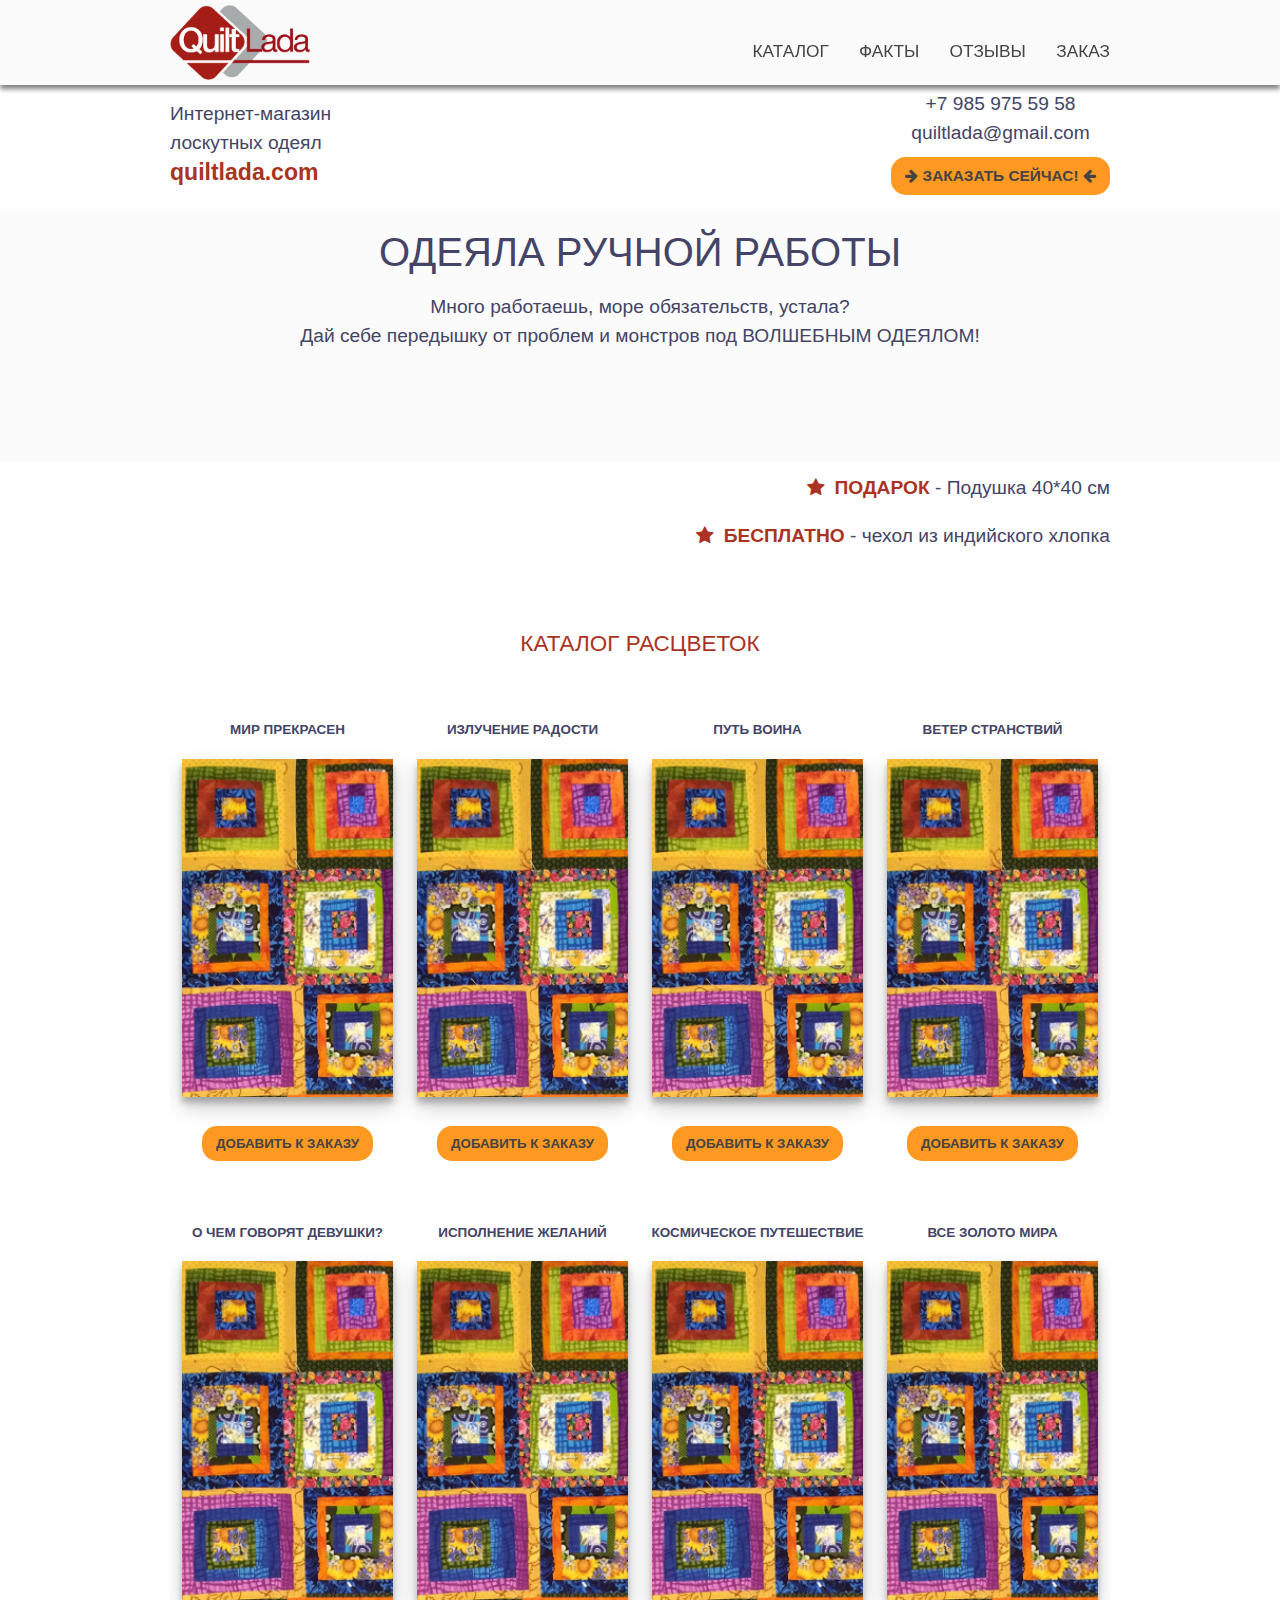
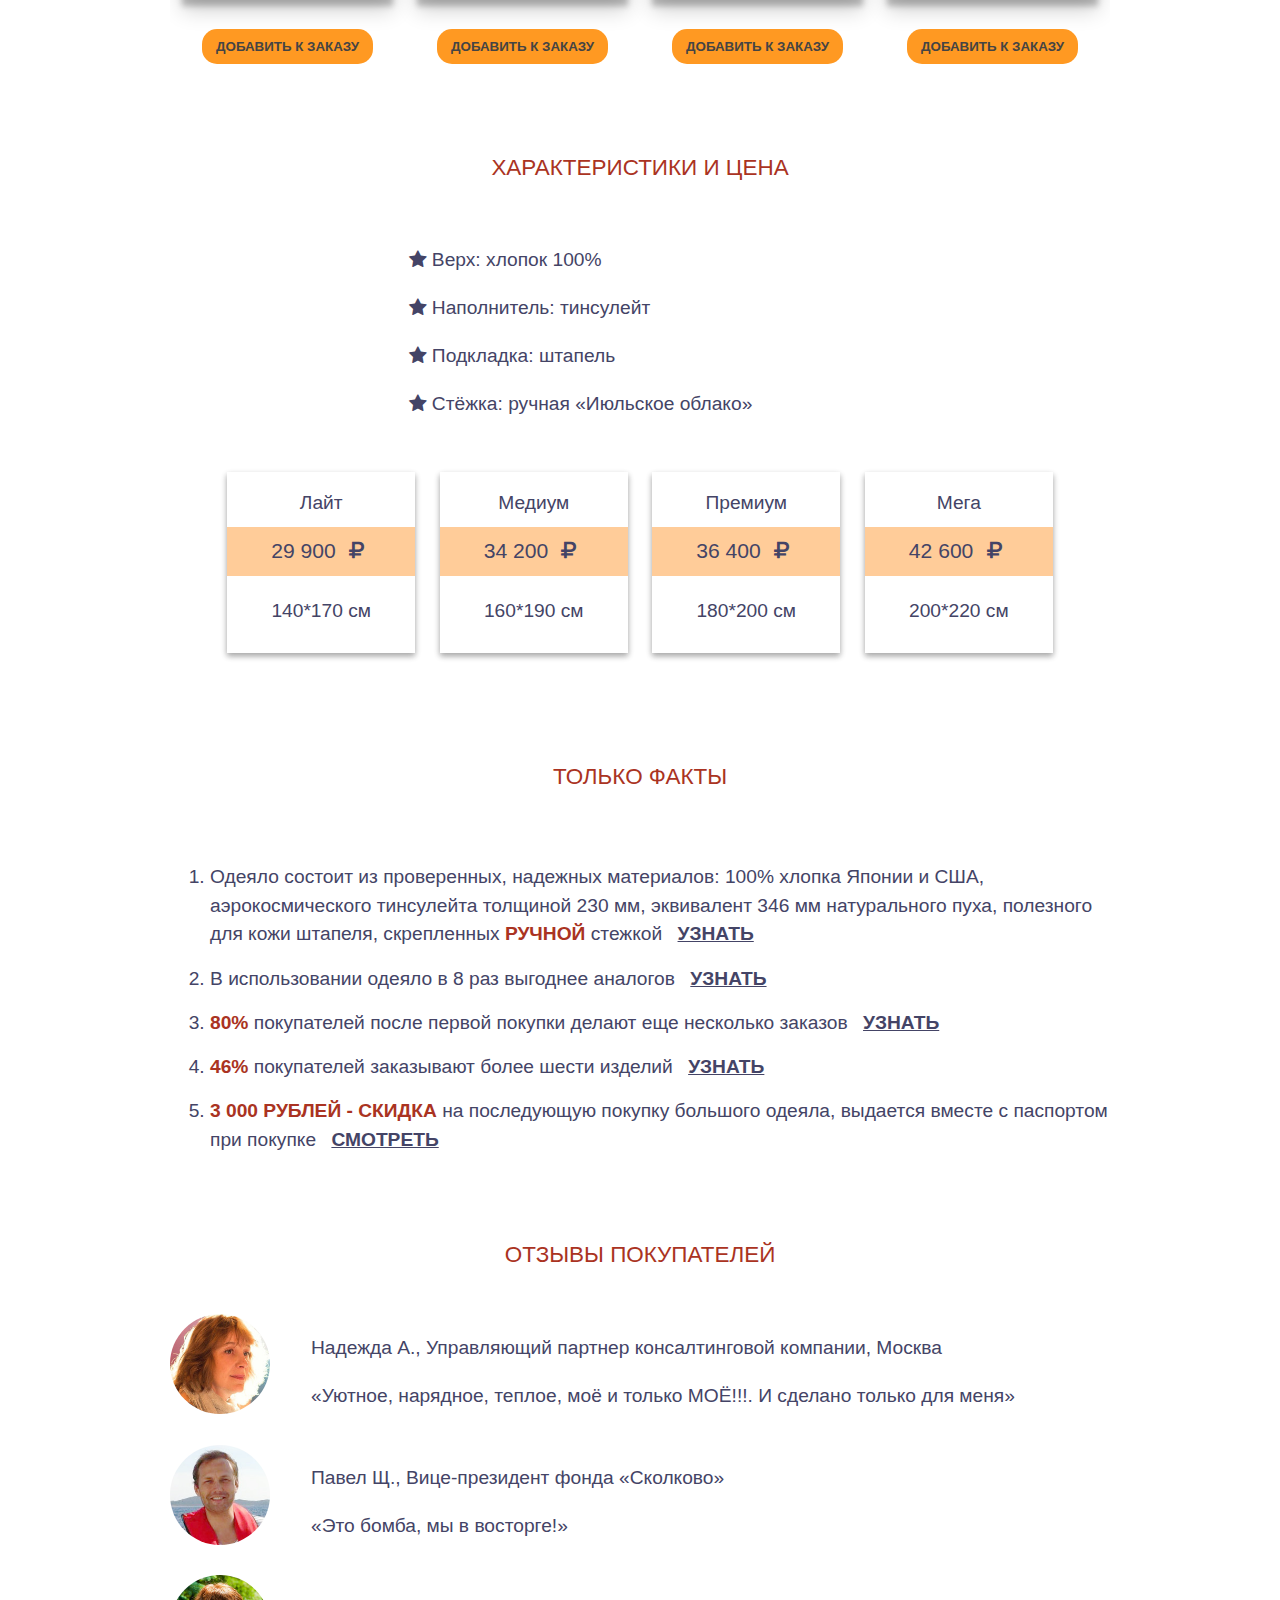
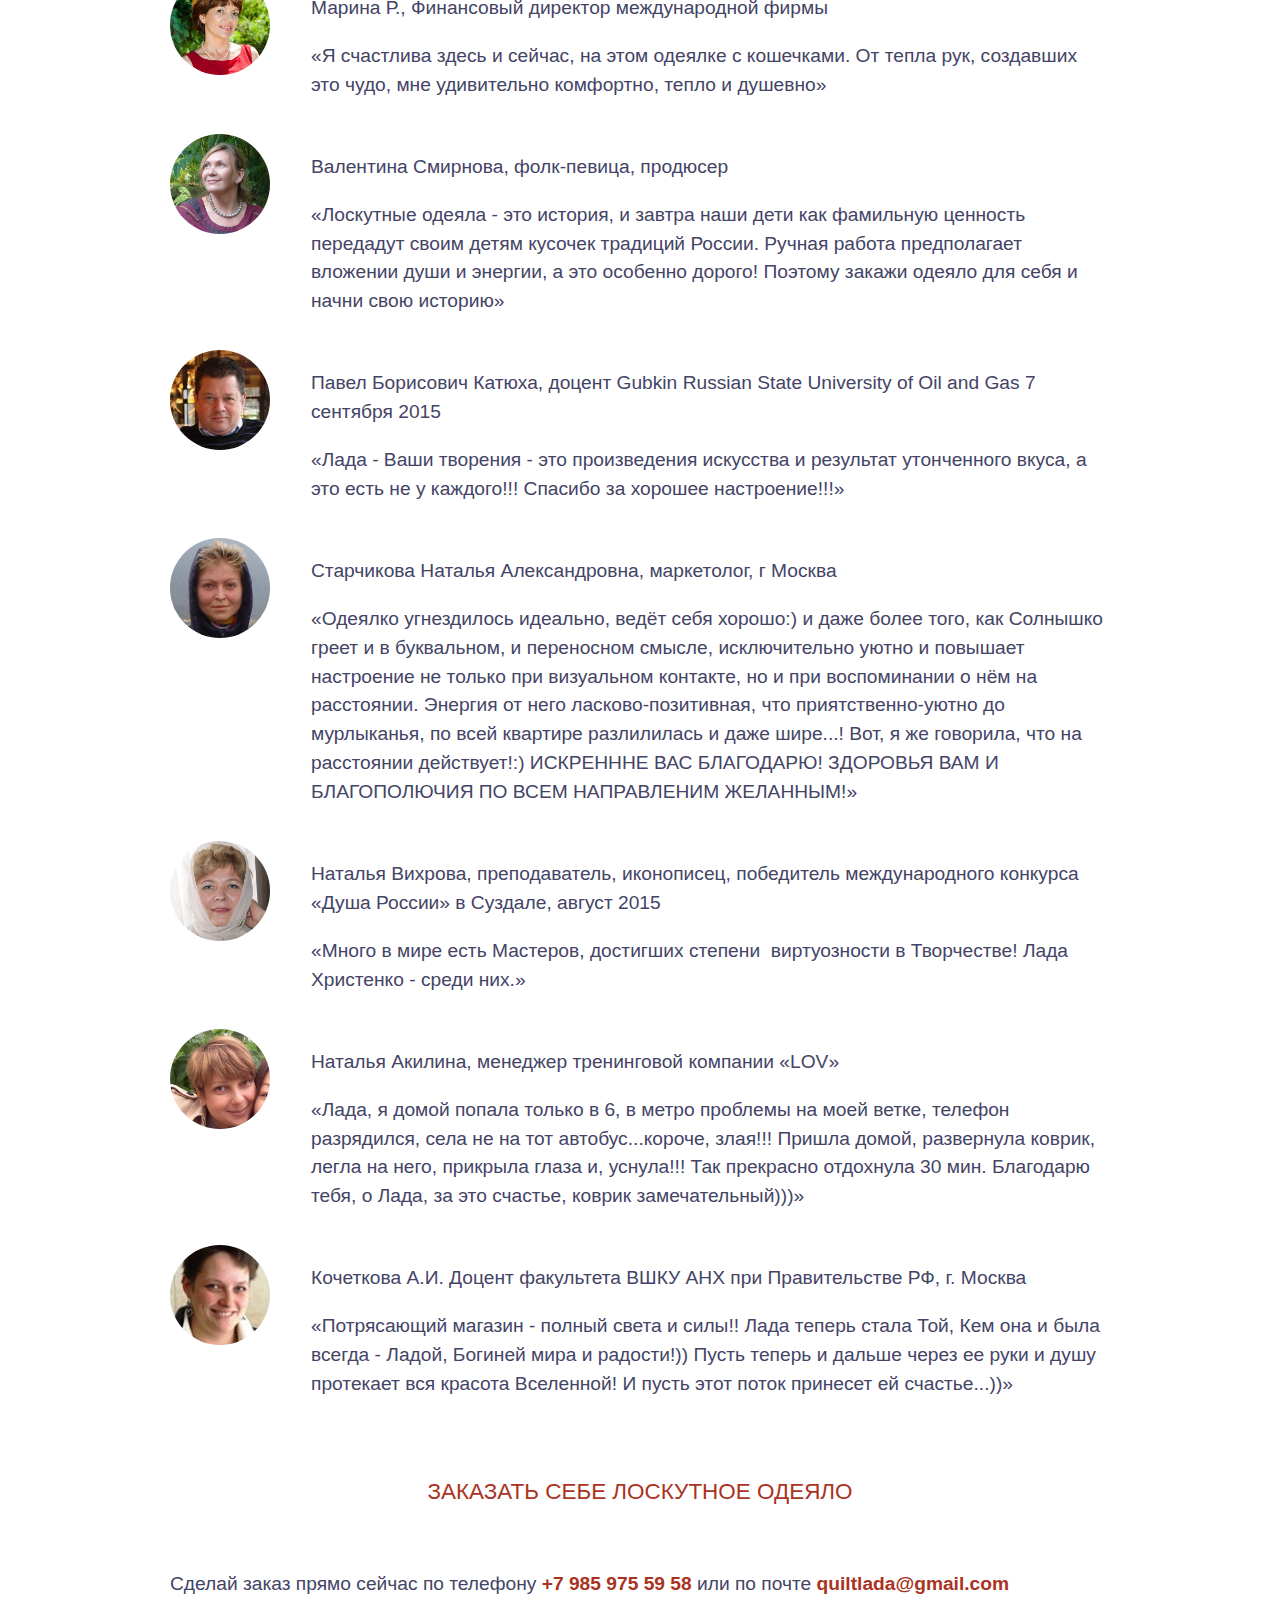
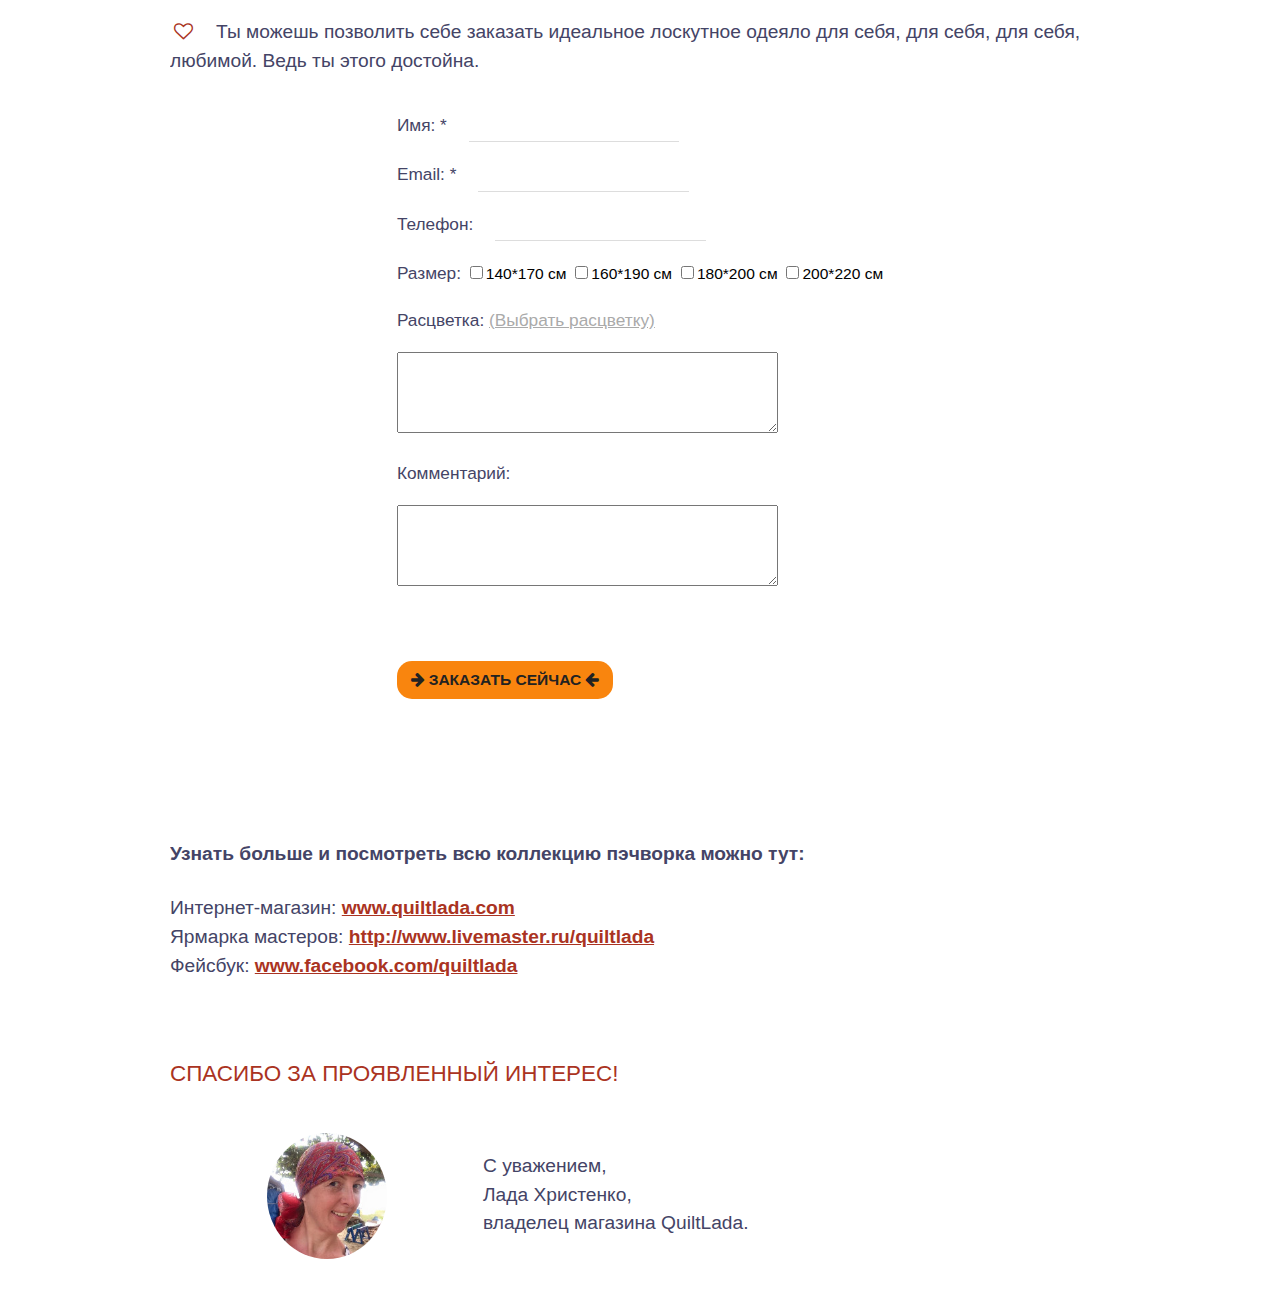
==== commit 3152ebfa: "added nicier icons, added key press events to gallery" ====
--- a/index.html
+++ b/index.html
@@ -6,9 +6,7 @@
 	<meta http-equiv="Content-Type" content="text/html; charset=UTF-8" />
 	<title>QuiltLada</title>
 	<link rel="stylesheet" type="text/css" href="styles.css">
-	<link rel="stylesheet" type="text/css" href="font/css/quilt.css">
-	<link rel="stylesheet" type="text/css" href="font/css/quilt-codes.css">
-	<link rel="stylesheet" type="text/css" href="font/css/quilt-embedded.css">
+	<link rel="stylesheet" type="text/css" href="font/css/fontello.css">
 	<script src="https://ajax.googleapis.com/ajax/libs/jquery/2.1.4/jquery.min.js"></script>
 	<script src = "script.js"></script>
 </head>
@@ -59,8 +57,8 @@
 
 		<div class="row">
 			<div class="bonus">
-				<p><span class="span-emph">подарок</span> - Подушка 40*40 см</p>
-				<p><span class="span-emph">бесплатно</span> - чехол  из индийского  хлопка</p>
+				<p><span class="span-emph"><i class="icon-star"></i> подарок</span> - Подушка 40*40 см</p>
+				<p><span class="span-emph"><i class="icon-star"></i> бесплатно</span> - чехол  из индийского  хлопка</p>
 			</div>
 		</div> <!-- / row -->
 
@@ -135,90 +133,90 @@
 
 			<div class="lightbox hidden" id="galImg1">
 				<a href="#gallery">
-					<div class="lightbox__close js-close-lightbox">X</div>
-				</a>
-				<div class="lightbox__image">
-					<img src="./img/catalog/veter.jpeg">
-					<a href="#galImg2"><div class="lightbox__next"><i class="icon-right-circled"></i></div></a>
+					<div class="lightbox__close js-close-lightbox"><i class="icon-cancel-circled"></i></div>
+				</a>
+				<div class="lightbox__image">
+					<img src="./img/catalog/veter.jpeg">
+					<a href="#galImg2"><div class="lightbox__next js-next"><i class="icon-right-circled"></i></div></a>
 				</div>
 			</div>
 			<div class="lightbox hidden" id="galImg2">
 				<a href="#gallery">
-					<div class="lightbox__close js-close-lightbox">X</div>
-				</a>
-				<div class="lightbox__image">
-					<img src="./img/catalog/veter.jpeg">
-					<a href="#galImg1"><div class="lightbox__prev"><i class="icon-left-circled"></i></div></a>
-					<a href="#galImg3"><div class="lightbox__next"><i class="icon-right-circled"></i></div></a>
+					<div class="lightbox__close js-close-lightbox"><i class="icon-cancel-circled"></i></div>
+				</a>
+				<div class="lightbox__image">
+					<img src="./img/catalog/veter.jpeg">
+					<a href="#galImg1"><div class="lightbox__prev js-prev"><i class="icon-left-circled"></i></div></a>
+					<a href="#galImg3"><div class="lightbox__next js-next"><i class="icon-right-circled"></i></div></a>
 				</div>
 			</div>
 			<div class="lightbox hidden" id="galImg3">
 				<a href="#gallery">
-					<div class="lightbox__close js-close-lightbox">X</div>
-				</a>
-				<div class="lightbox__image">
-					<img src="./img/catalog/veter.jpeg">
-					<a href="#galImg2"><div class="lightbox__prev"><i class="icon-left-circled"></i></div></a>
-					<a href="#galImg4"><div class="lightbox__next"><i class="icon-right-circled"></i></div></a>
+					<div class="lightbox__close js-close-lightbox"><i class="icon-cancel-circled"></i></div>
+				</a>
+				<div class="lightbox__image">
+					<img src="./img/catalog/veter.jpeg">
+					<a href="#galImg2"><div class="lightbox__prev js-prev"><i class="icon-left-circled"></i></div></a>
+					<a href="#galImg4"><div class="lightbox__next js-next"><i class="icon-right-circled"></i></div></a>
 				</div>
 			</div>
 			<div class="lightbox hidden" id="galImg4">
 				<a href="#gallery">
-					<div class="lightbox__close js-close-lightbox">X</div>
-				</a>
-				<div class="lightbox__image">
-					<img src="./img/catalog/veter.jpeg">
-					<a href="#galImg2"><div class="lightbox__prev"><i class="icon-left-circled"></i></div></a>
-					<a href="#galImg5"><div class="lightbox__next"><i class="icon-right-circled"></i></div></a>
+					<div class="lightbox__close js-close-lightbox"><i class="icon-cancel-circled"></i></div>
+				</a>
+				<div class="lightbox__image">
+					<img src="./img/catalog/veter.jpeg">
+					<a href="#galImg2"><div class="lightbox__prev js-prev"><i class="icon-left-circled"></i></div></a>
+					<a href="#galImg5"><div class="lightbox__next js-next"><i class="icon-right-circled"></i></div></a>
 				</div>
 			</div>
 			<div class="lightbox hidden" id="galImg5">
 				<a href="#gallery">
-					<div class="lightbox__close js-close-lightbox">X</div>
-				</a>
-				<div class="lightbox__image">
-					<img src="./img/catalog/veter.jpeg">
-					<a href="#galImg4"><div class="lightbox__prev"><i class="icon-left-circled"></i></div></a>
-					<a href="#galImg6"><div class="lightbox__next"><i class="icon-right-circled"></i></div></a>
+					<div class="lightbox__close js-close-lightbox"><i class="icon-cancel-circled"></i></div>
+				</a>
+				<div class="lightbox__image">
+					<img src="./img/catalog/veter.jpeg">
+					<a href="#galImg4"><div class="lightbox__prev js-prev"><i class="icon-left-circled"></i></div></a>
+					<a href="#galImg6"><div class="lightbox__next js-next"><i class="icon-right-circled"></i></div></a>
 				</div>
 			</div>
 			<div class="lightbox hidden" id="galImg6">
 				<a href="#gallery">
-					<div class="lightbox__close js-close-lightbox">X</div>
-				</a>
-				<div class="lightbox__image">
-					<img src="./img/catalog/veter.jpeg">
-					<a href="#galImg5"><div class="lightbox__prev"><i class="icon-left-circled"></i></div></a>
-					<a href="#galImg7"><div class="lightbox__next"><i class="icon-right-circled"></i></div></a>
+					<div class="lightbox__close js-close-lightbox"><i class="icon-cancel-circled"></i></div>
+				</a>
+				<div class="lightbox__image">
+					<img src="./img/catalog/veter.jpeg">
+					<a href="#galImg5"><div class="lightbox__prev js-prev"><i class="icon-left-circled"></i></div></a>
+					<a href="#galImg7"><div class="lightbox__next js-next"><i class="icon-right-circled"></i></div></a>
 				</div>
 			</div>
 			<div class="lightbox hidden" id="galImg7">
 				<a href="#gallery">
-					<div class="lightbox__close js-close-lightbox">X</div>
-				</a>
-				<div class="lightbox__image">
-					<img src="./img/catalog/veter.jpeg">
-					<a href="#galImg6"><div class="lightbox__prev"><i class="icon-left-circled"></i></div></a>
-					<a href="#galImg8"><div class="lightbox__next"><i class="icon-right-circled"></i></div></a>
+					<div class="lightbox__close js-close-lightbox"><i class="icon-cancel-circled"></i></div>
+				</a>
+				<div class="lightbox__image">
+					<img src="./img/catalog/veter.jpeg">
+					<a href="#galImg6"><div class="lightbox__prev js-prev"><i class="icon-left-circled"></i></div></a>
+					<a href="#galImg8"><div class="lightbox__next js-next"><i class="icon-right-circled"></i></div></a>
 				</div>
 			</div>
 			<div class="lightbox hidden" id="galImg8">
 				<a href="#gallery">
-					<div class="lightbox__close js-close-lightbox">X</div>
+					<div class="lightbox__close js-close-lightbox"><i class="icon-cancel-circled"></i></div>
 				</a>
 				<div class="lightbox__image">
 					<img src="./img/catalog/put.jpeg">
-					<a href="#galImg7"><div class="lightbox__prev"><i class="icon-left-circled"></i></div></a>
+					<a href="#galImg7"><div class="lightbox__prev js-prev"><i class="icon-left-circled"></i></div></a>
 				</div>
 			</div>
 
 			<div class="row centered"><h3>Характеристики и цена</h3></div>
 			<div class="row">
 				<div class="col2-center">
-					<p><span class="align-left"><i class="icon-right-big"></i>Верх: </span><span class="align-right">хлопок 100%</span></p>
-					<p><span class="align-left"><i class="icon-right-big"></i>Наполнитель: </span><span class="align-right">тинсулейт</span></p>
-					<p><span class="align-left"><i class="icon-right-big"></i>Подкладка: </span><span class="align-right">штапель</span></p>
-					<p><span class="align-left"><i class="icon-right-big"></i>Стёжка: </span><span class="align-right">ручная «Июльское облако»</span></p>
+					<p><span class="align-left"><i class="icon-star"></i>Верх: </span><span class="align-right">хлопок 100%</span></p>
+					<p><span class="align-left"><i class="icon-star"></i>Наполнитель: </span><span class="align-right">тинсулейт</span></p>
+					<p><span class="align-left"><i class="icon-star"></i>Подкладка: </span><span class="align-right">штапель</span></p>
+					<p><span class="align-left"><i class="icon-star"></i>Стёжка: </span><span class="align-right">ручная «Июльское облако»</span></p>
 				</div>
 			</div> <!-- / row -->
 
@@ -226,22 +224,22 @@
 				<ul class="price-list">
 					<li class="price-list__option">
 						<h4 class="price-list__header">Лайт</h4>
-						<p class="price-list__value">29 900 р</p>
+						<p class="price-list__value">29 900 <i class="icon-rouble"></i></p>
 						<p>140*170 см</p>
 					</li>
 					<li class="price-list__option">
 						<h4 class="price-list__header">Медиум</h4>
-						<p class="price-list__value">34 200 р</p>
+						<p class="price-list__value">34 200 <i class="icon-rouble"></i></p>
 						<p>160*190 см</p>
 					</li>
 					<li class="price-list__option">
 						<h4 class="price-list__header">Премиум</h4>
-						<p class="price-list__value">36 400 р</p>
+						<p class="price-list__value">36 400 <i class="icon-rouble"></i></p>
 						<p>180*200 см</p>
 					</li>
 					<li class="price-list__option">
 						<h4 class="price-list__header">Мега</h4>
-						<p class="price-list__value">42 600 р</p>
+						<p class="price-list__value">42 600 <i class="icon-rouble"></i></p>
 						<p>200*220 см</p>
 					</li>
 				</ul>
--- a/styles.css
+++ b/styles.css
@@ -482,7 +482,7 @@
   text-align: center;
   top: 0;
   left: 0;
-  background: rgba(50,50,50,0.5);
+  background: rgba(150,150,150,0.5);
 }
 
 .lightbox img {
@@ -514,8 +514,7 @@
 .lightbox__close {
   position: absolute;
   right: 8%;
-  background-color: #222;
-  color: #fff;
+  color: #222;
   border-radius: 50%;
   width: 40px;
   height: 40px;
@@ -523,6 +522,7 @@
   text-align: center;
   vertical-align: middle;
   z-index: 4;
+  font-size: 2em;
 }
 
 
--- a/font/css/fontello.css
+++ b/font/css/fontello.css
@@ -0,0 +1,75 @@
+@font-face {
+  font-family: 'fontello';
+  src: url('../font/fontello.eot?17546359');
+  src: url('../font/fontello.eot?17546359#iefix') format('embedded-opentype'),
+       url('../font/fontello.woff?17546359') format('woff'),
+       url('../font/fontello.ttf?17546359') format('truetype'),
+       url('../font/fontello.svg?17546359#fontello') format('svg');
+  font-weight: normal;
+  font-style: normal;
+}
+/* Chrome hack: SVG is rendered more smooth in Windozze. 100% magic, uncomment if you need it. */
+/* Note, that will break hinting! In other OS-es font will be not as sharp as it could be */
+/*
+@media screen and (-webkit-min-device-pixel-ratio:0) {
+  @font-face {
+    font-family: 'fontello';
+    src: url('../font/fontello.svg?17546359#fontello') format('svg');
+  }
+}
+*/
+ 
+ [class^="icon-"]:before, [class*=" icon-"]:before {
+  font-family: "fontello";
+  font-style: normal;
+  font-weight: normal;
+  speak: none;
+ 
+  display: inline-block;
+  text-decoration: inherit;
+  width: 1em;
+  margin-right: .2em;
+  text-align: center;
+  /* opacity: .8; */
+ 
+  /* For safety - reset parent styles, that can break glyph codes*/
+  font-variant: normal;
+  text-transform: none;
+ 
+  /* fix buttons height, for twitter bootstrap */
+  line-height: 1em;
+ 
+  /* Animation center compensation - margins should be symmetric */
+  /* remove if not needed */
+  margin-left: .2em;
+ 
+  /* you can be more comfortable with increased icons size */
+  /* font-size: 120%; */
+ 
+  /* Font smoothing. That was taken from TWBS */
+  -webkit-font-smoothing: antialiased;
+  -moz-osx-font-smoothing: grayscale;
+ 
+  /* Uncomment for 3D effect */
+  /* text-shadow: 1px 1px 1px rgba(127, 127, 127, 0.3); */
+}
+ 
+.icon-cancel-circled:before { content: '\e800'; } /* '' */
+.icon-cancel:before { content: '\e801'; } /* '' */
+.icon-cancel-circled2:before { content: '\e802'; } /* '' */
+.icon-right-big:before { content: '\e803'; } /* '' */
+.icon-left-big:before { content: '\e804'; } /* '' */
+.icon-right-open:before { content: '\e805'; } /* '' */
+.icon-left-open:before { content: '\e806'; } /* '' */
+.icon-right-circled:before { content: '\e807'; } /* '' */
+.icon-left-circled:before { content: '\e808'; } /* '' */
+.icon-angle-circled-left:before { content: '\e809'; } /* '' */
+.icon-angle-circled-right:before { content: '\e80a'; } /* '' */
+.icon-heart:before { content: '\e80b'; } /* '' */
+.icon-heart-empty:before { content: '\e80c'; } /* '' */
+.icon-star:before { content: '\e80d'; } /* '' */
+.icon-star-empty:before { content: '\e80e'; } /* '' */
+.icon-rouble:before { content: '\e80f'; } /* '' */
+.icon-dollar:before { content: '\e810'; } /* '' */
+.icon-euro:before { content: '\e811'; } /* '' */
+.icon-award:before { content: '\e812'; } /* '' */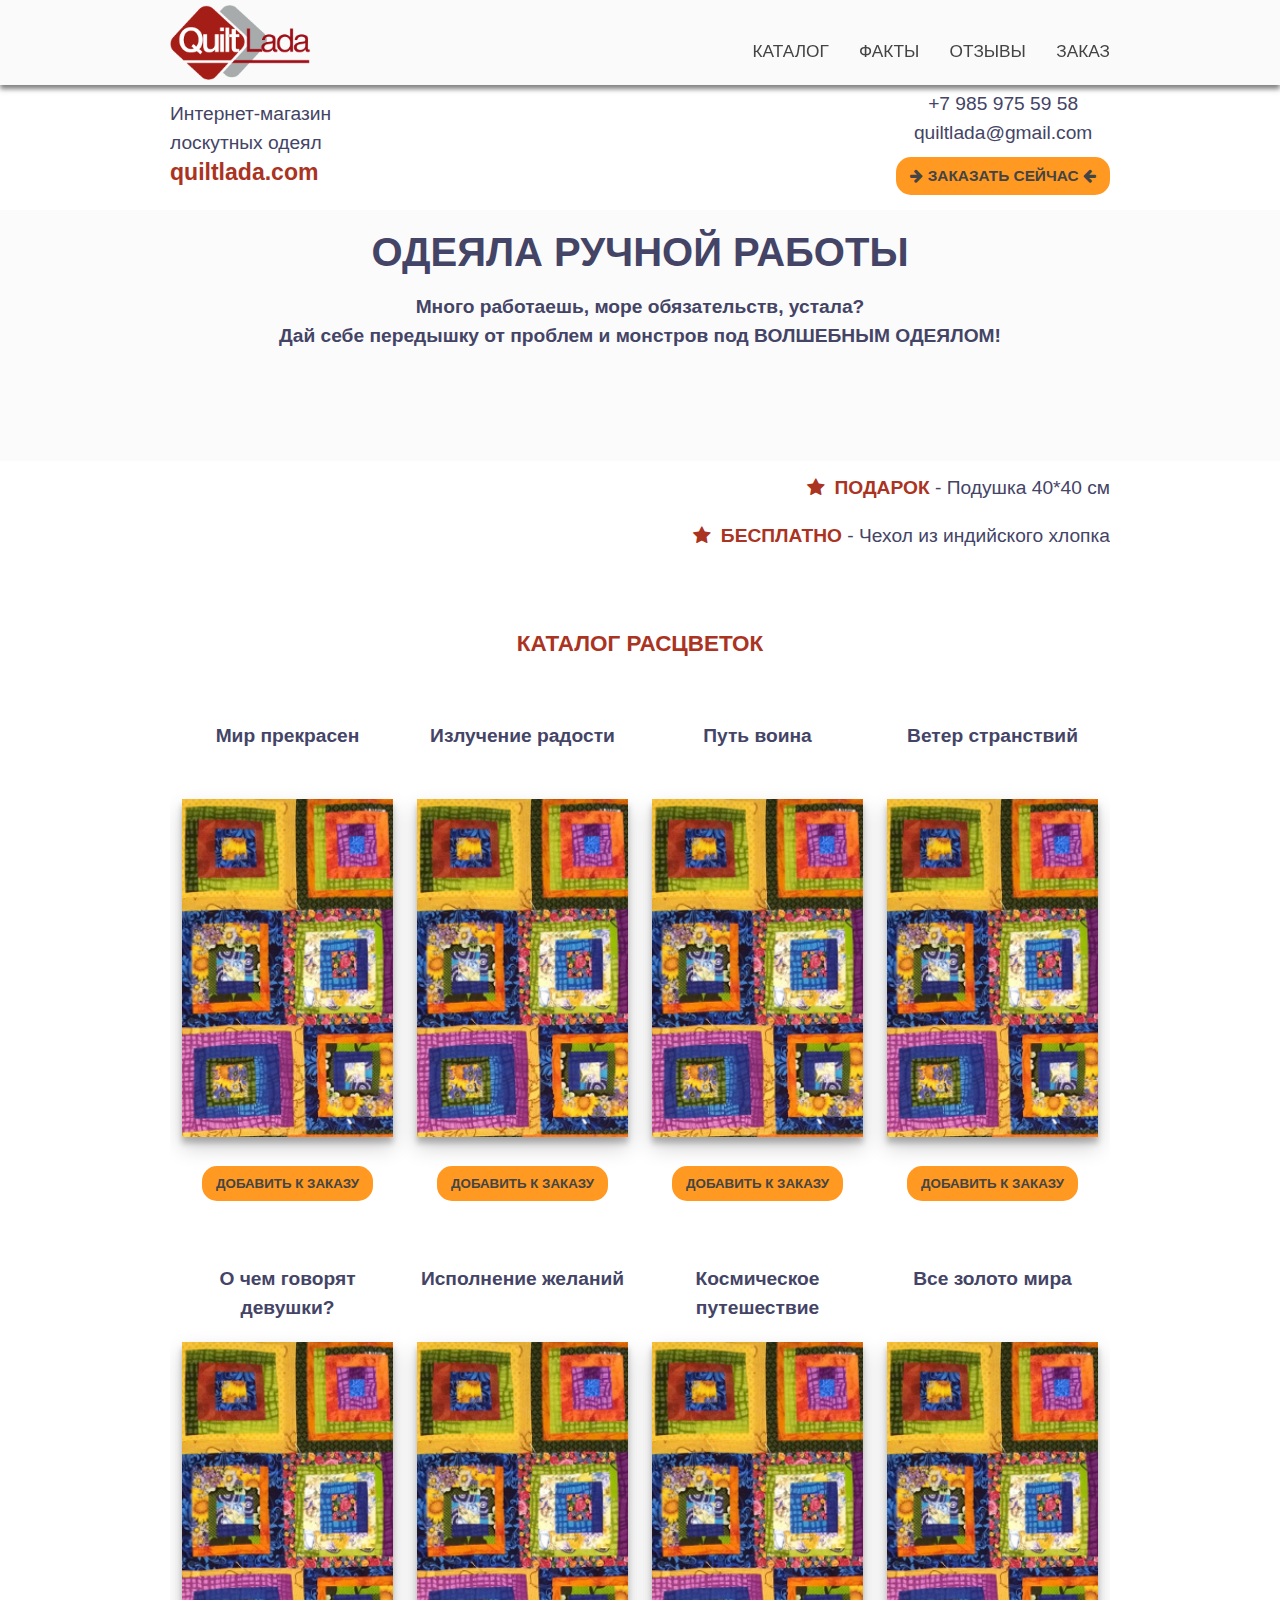
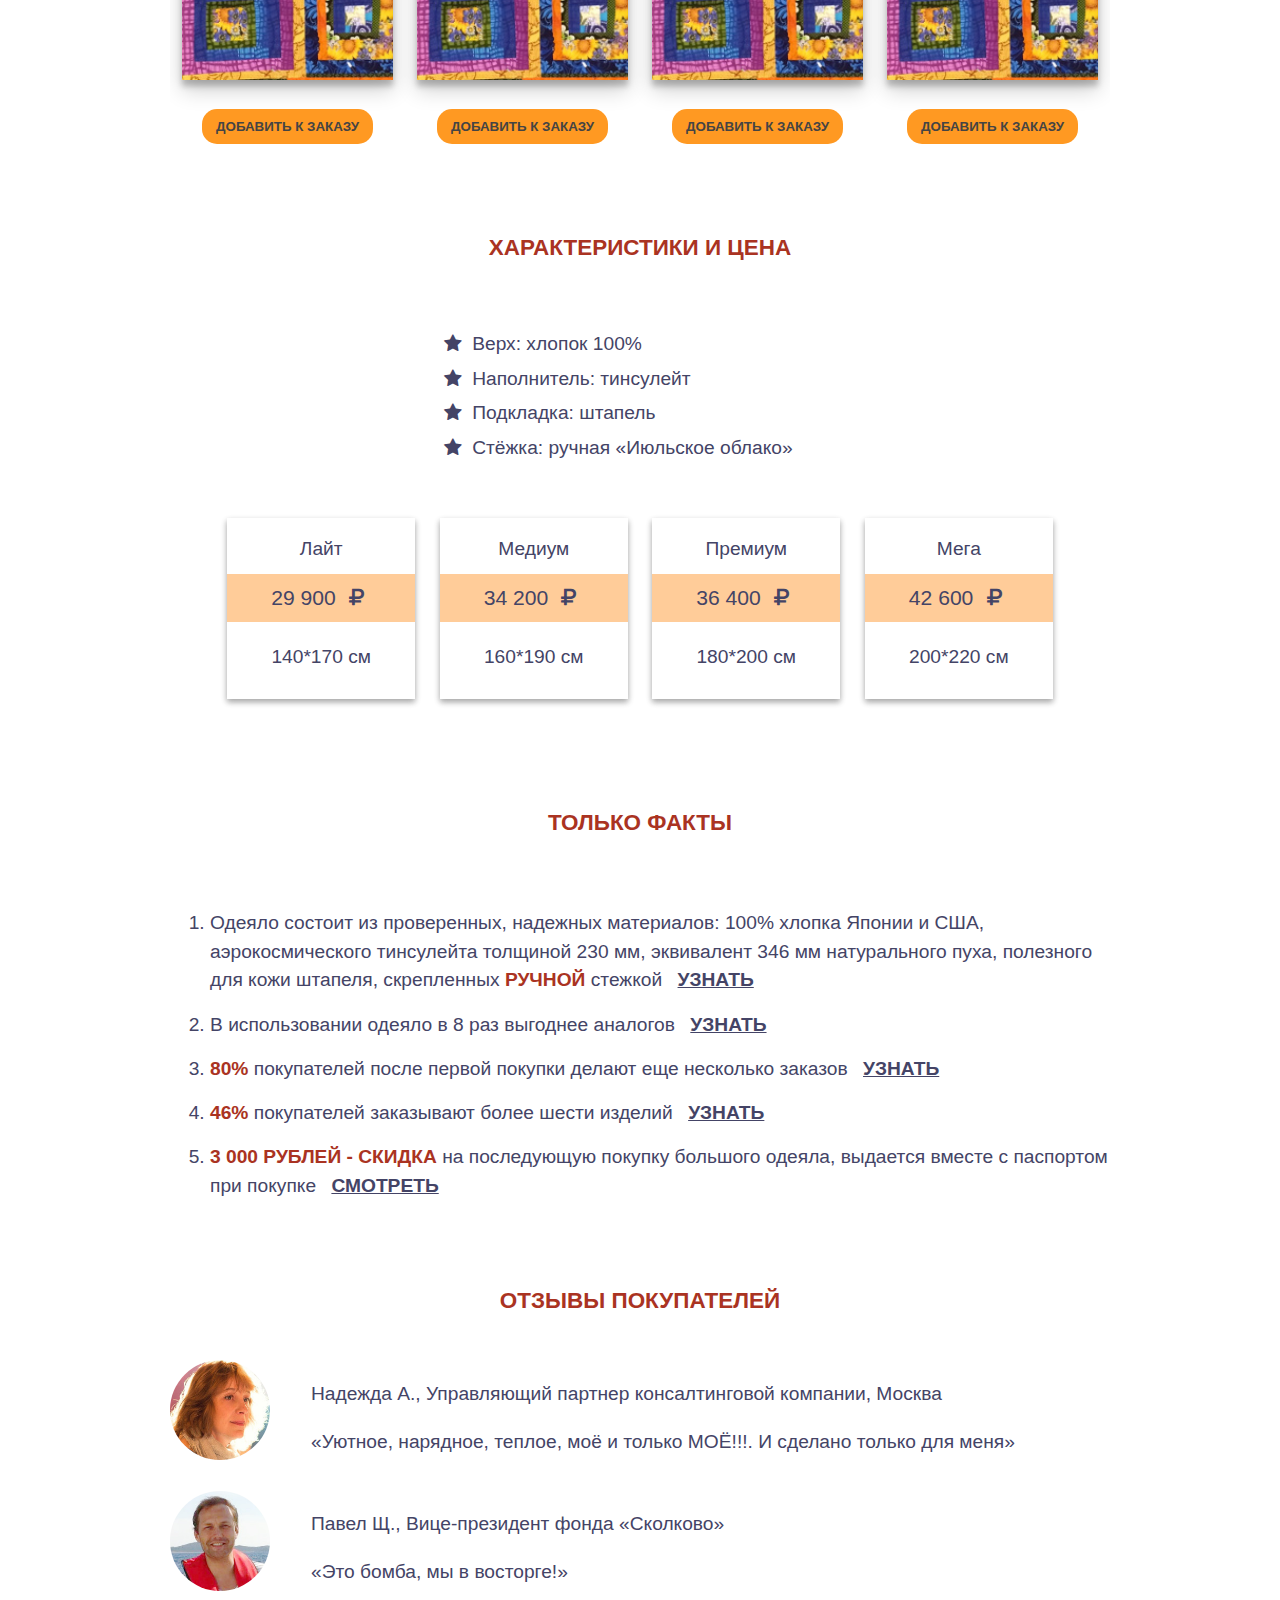
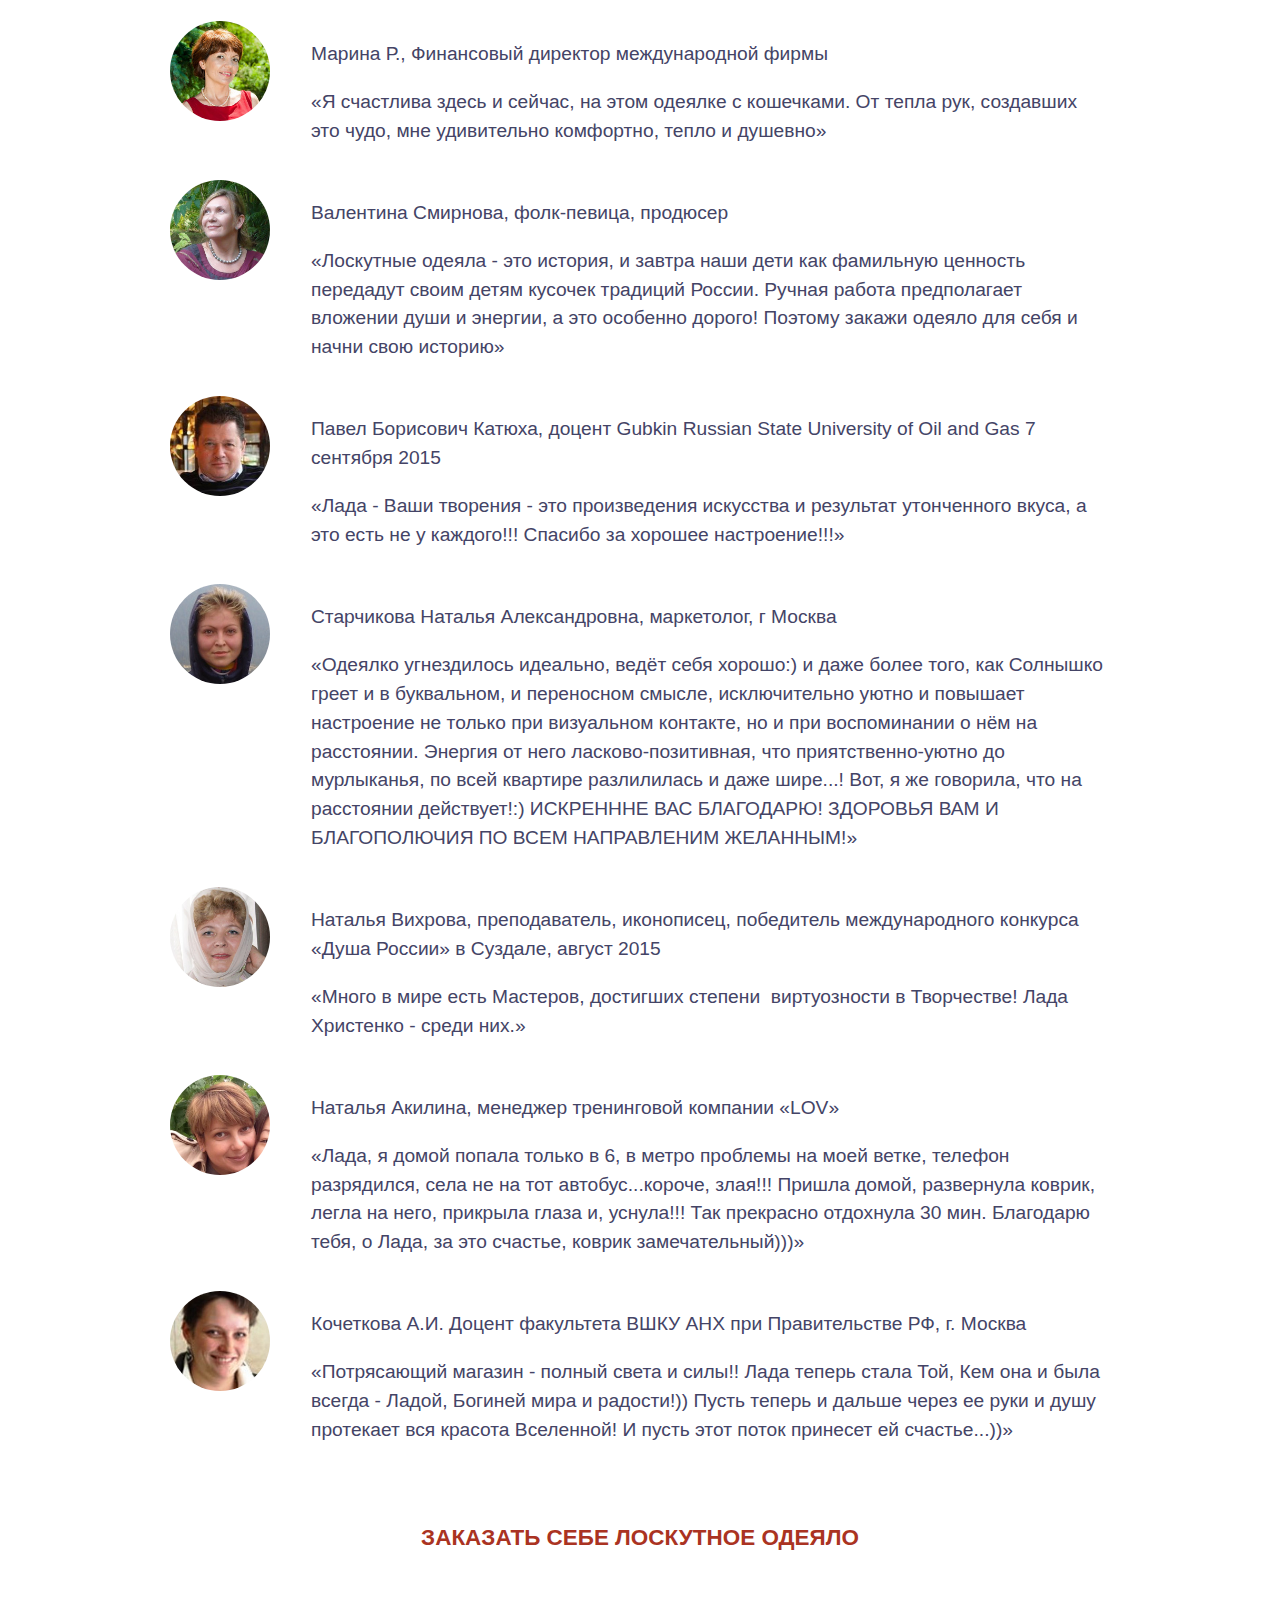
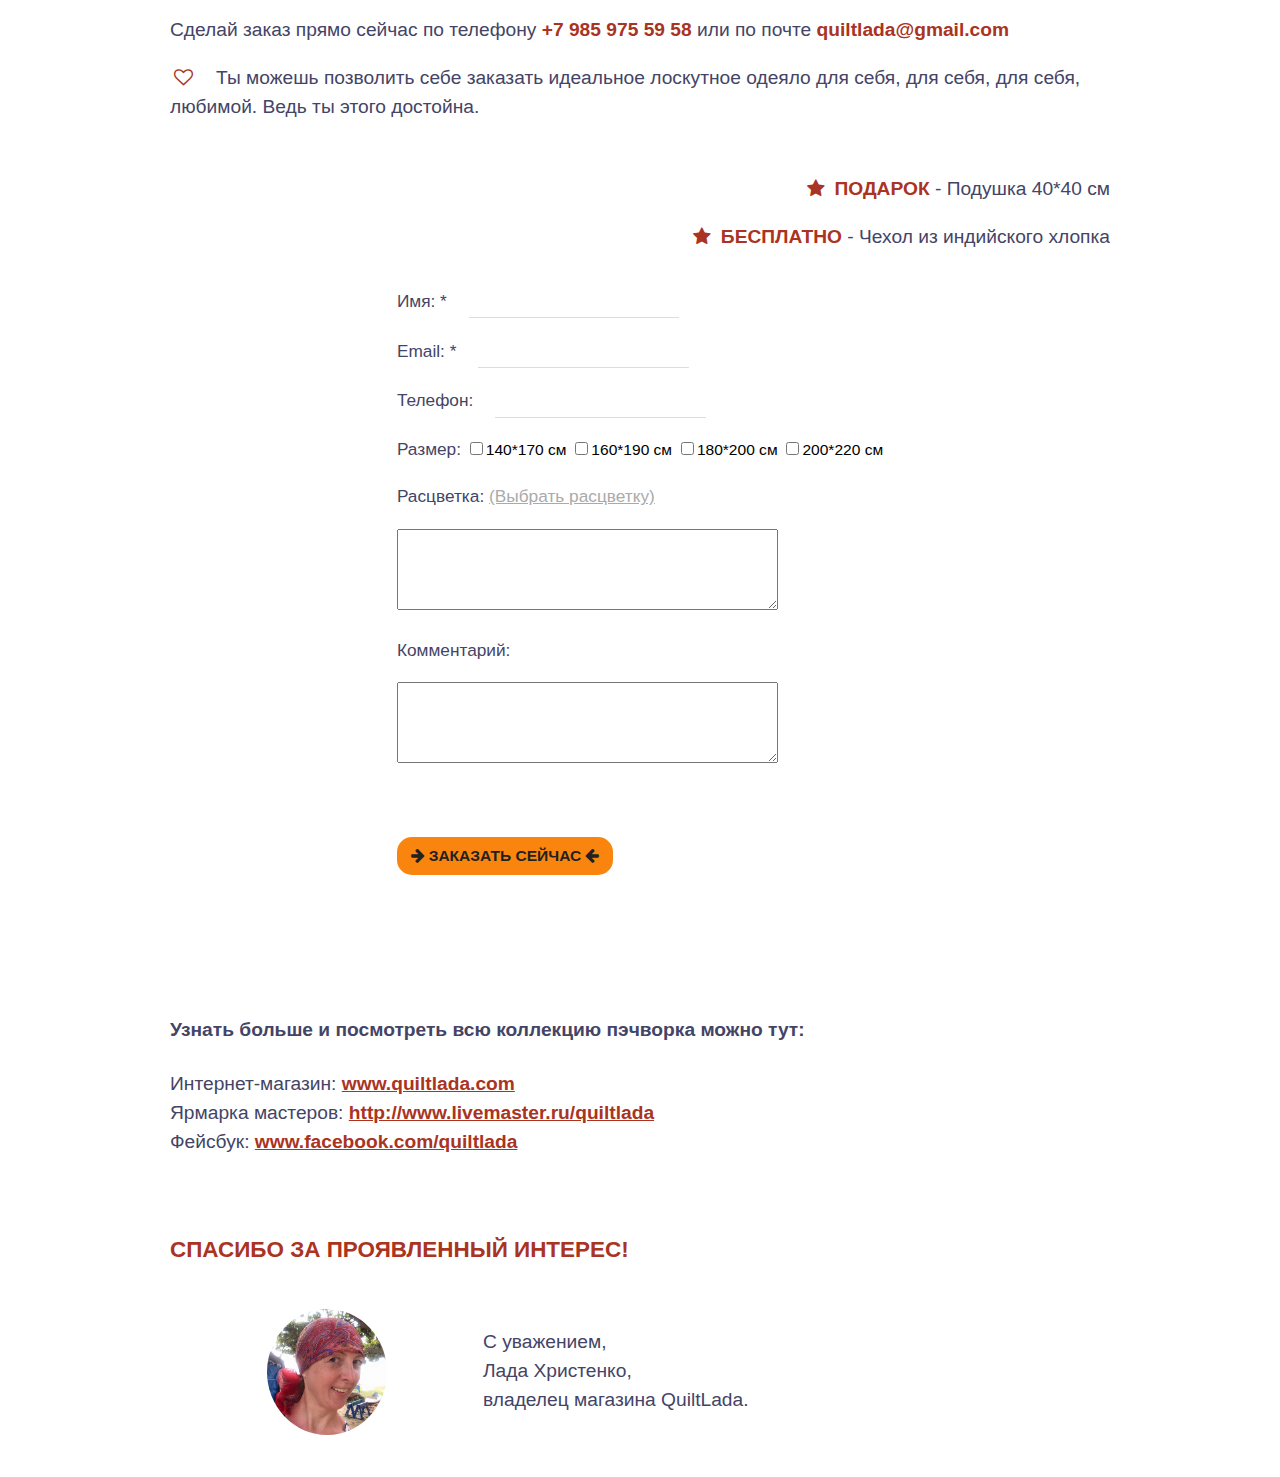
==== commit 20dcc323: "made small adjustments to fonts, fixed broken add-to-order functionality" ====
--- a/index.html
+++ b/index.html
@@ -39,7 +39,7 @@
 
 			<div class="contact">
 				+7 985 975 59 58<br>quiltlada@gmail.com<br>
-				<a href="#order"><button class="btn btn--call btn--light"><i class="icon-right-big"></i>Заказать сейчас!<i class="icon-left-big"></i></button></a>
+				<a href="#order"><button class="btn btn--call btn--light"><i class="icon-right-big"></i>Заказать сейчас<i class="icon-left-big"></i></button></a>
 			</div>
 		</div> <!-- / row -->
 	</div>  <!-- / info -->
@@ -58,7 +58,7 @@
 		<div class="row">
 			<div class="bonus">
 				<p><span class="span-emph"><i class="icon-star"></i> подарок</span> - Подушка 40*40 см</p>
-				<p><span class="span-emph"><i class="icon-star"></i> бесплатно</span> - чехол  из индийского  хлопка</p>
+				<p><span class="span-emph"><i class="icon-star"></i> бесплатно</span> - Чехол  из индийского  хлопка</p>
 			</div>
 		</div> <!-- / row -->
 
@@ -69,28 +69,28 @@
 
 			<div class="row cat centered">
 				<div class="col4">
-					<p class="cat-name">Мир прекрасен</p>
+					<p class="cat-name js-color-name">Мир прекрасен</p>
 					<a href="#galImg1">
 						<img class="cat-img" src="img/catalog/ochem-s.jpeg">
 					</a>
 					<a href="#order" class="js-add-color"><button class="btn btn--add">Добавить к заказу</button></a>
 				</div>
 				<div class="col4">
-					<p class="cat-name">Излучение радости</p>
+					<p class="cat-name js-color-name">Излучение радости</p>
 					<a href="#galImg2">
 						<img class="cat-img" src="img/catalog/ochem-s.jpeg">
 					</a>
 					<a href="#order" class="js-add-color"><button class="btn btn--add">Добавить к заказу</button></a>
 				</div>
 				<div class="col4">
-					<p class="cat-name">Путь воина</p>
+					<p class="cat-name js-color-name">Путь воина</p>
 					<a href="#galImg3">
 						<img class="cat-img" src="img/catalog/ochem-s.jpeg">
 					</a>
 					<a href="#order" class="js-add-color"><button class="btn btn--add">Добавить к заказу</button></a>
 				</div>
 				<div class="col4">
-					<p class="cat-name">Ветер странствий</p>
+					<p class="cat-name js-color-name">Ветер странствий</p>
 					<a href="#galImg4">
 						<img class="cat-img" src="img/catalog/ochem-s.jpeg">
 					</a>
@@ -100,28 +100,28 @@
 
 			<div class="row cat centered">
 				<div class="col4">
-					<p class="cat-name">О чем говорят девушки?</p>
+					<p class="cat-name js-color-name">О чем говорят девушки?</p>
 					<a href="#galImg5">
 						<img class="cat-img" src="img/catalog/ochem-s.jpeg">
 					</a>
 					<a href="#order" class="js-add-color"><button class="btn btn--add">Добавить к заказу</button></a>
 				</div>
 				<div class="col4">
-					<p class="cat-name">Исполнение желаний</p>
+					<p class="cat-name js-color-name">Исполнение желаний</p>
 					<a href="#galImg6">
 						<img class="cat-img" src="img/catalog/ochem-s.jpeg">
 					</a>
 					<a href="#order" class="js-add-color"><button class="btn btn--add">Добавить к заказу</button></a>
 				</div>
 				<div class="col4">
-					<p class="cat-name">Космическое путешествие</p>
+					<p class="cat-name js-color-name">Космическое путешествие</p>
 					<a href="#galImg7">
 						<img class="cat-img" src="img/catalog/ochem-s.jpeg">
 					</a>
 					<a href="#order" class="js-add-color"><button class="btn btn--add">Добавить к заказу</button></a>
 				</div>
 				<div class="col4">
-					<p class="cat-name">Все золото мира</p>
+					<p class="cat-name js-color-name">Все золото мира</p>
 					<a href="#galImg8">
 						<img class="cat-img" src="img/catalog/ochem-s.jpeg">
 					</a>
@@ -212,11 +212,18 @@
 
 			<div class="row centered"><h3>Характеристики и цена</h3></div>
 			<div class="row">
-				<div class="col2-center">
+				<div class="col3-center">
+				<!-- 
 					<p><span class="align-left"><i class="icon-star"></i>Верх: </span><span class="align-right">хлопок 100%</span></p>
 					<p><span class="align-left"><i class="icon-star"></i>Наполнитель: </span><span class="align-right">тинсулейт</span></p>
 					<p><span class="align-left"><i class="icon-star"></i>Подкладка: </span><span class="align-right">штапель</span></p>
-					<p><span class="align-left"><i class="icon-star"></i>Стёжка: </span><span class="align-right">ручная «Июльское облако»</span></p>
+					<p><span class="align-left"><i class="icon-star"></i>Стёжка: </span><span class="align-right">ручная «Июльское облако»</span></p> -->
+					<ul class="characterist">
+						<li><i class="icon-star"></i> Верх: хлопок 100%</li>
+						<li><i class="icon-star"></i> Наполнитель: тинсулейт</li>
+						<li><i class="icon-star"></i> Подкладка: штапель</li>
+						<li><i class="icon-star"></i> Стёжка: ручная «Июльское облако»</li>
+					</ul>
 				</div>
 			</div> <!-- / row -->
 
@@ -351,12 +358,20 @@
 		</div> <!-- / recommend -->
 
 		<div class="order-sec">
-			<a class="anchor" name="order"></a>
 			<div class="row centered"><h3>Заказать себе лоскутное одеяло</h3></div> <!-- / row -->
 			<div class="row">
 				<p>Сделай заказ прямо сейчас по телефону <span class="span-contact">+7 985 975 59 58</span> или по почте <span class="span-contact">quiltlada@gmail.com</span></p>
 				<p><i class="icon-heart-empty heart"></i>Ты можешь позволить себе заказать идеальное лоскутное одеяло для себя, для себя, для себя, любимой. Ведь ты этого достойна.</p>
 			</div> <!-- / row -->
+
+			<a class="anchor" name="order"></a>
+			<div class="row">
+				<div class="bonus">
+					<p><span class="span-emph"><i class="icon-star"></i> подарок</span> - Подушка 40*40 см</p>
+					<p><span class="span-emph"><i class="icon-star"></i> бесплатно</span> - Чехол  из индийского  хлопка</p>
+				</div>
+			</div> <!-- / row -->
+
 			<div class="row centered">
 
 				<form class="fast-order" method="post" name="myemailform" action="form-to-email.php">
@@ -457,7 +472,7 @@
 			</div> <!-- / row -->
 			<div class="row">
 				<div class="col2">
-					<div class="align-right paddinged">
+					<div class="align-left paddinged">
 						<h4>Твое Лоскутное Одеяло</h4>
 						<ul>
 							<li>срок службы 29 лет</li>
--- a/styles.css
+++ b/styles.css
@@ -73,7 +73,7 @@
   margin-top: 2em;
   margin-bottom: 1.3em;
   text-transform: uppercase;
-  font-weight: lighter;
+  /*font-weight: lighter;*/
   color: #a32;
 }
 
@@ -221,7 +221,7 @@
 .hero h2,
 .hero h3,
 .hero h4 {
-  font-weight: lighter;
+  /*font-weight: lighter;*/
 }
 
 .hero h1 {
@@ -293,8 +293,8 @@
   float: left;
 }
 
-.col2-center {
-  width: 50%;
+.col3-center {
+  width: 400px;
   margin: 0 auto;
 }
 
@@ -379,6 +379,11 @@
 
 .icon-heart-empty {
   color: #a32;
+}
+
+.characterist {
+  list-style: none;
+  line-height: 1em;
 }
 
 .price-list {
@@ -466,9 +471,10 @@
 }
 
 .cat-name {
-  font-size: 0.7em;
+  /*font-size: 0.8em;*/
   font-weight: bold;
-  text-transform: uppercase;
+  /*text-transform: uppercase;*/
+  height: 3em;
 }
 
 
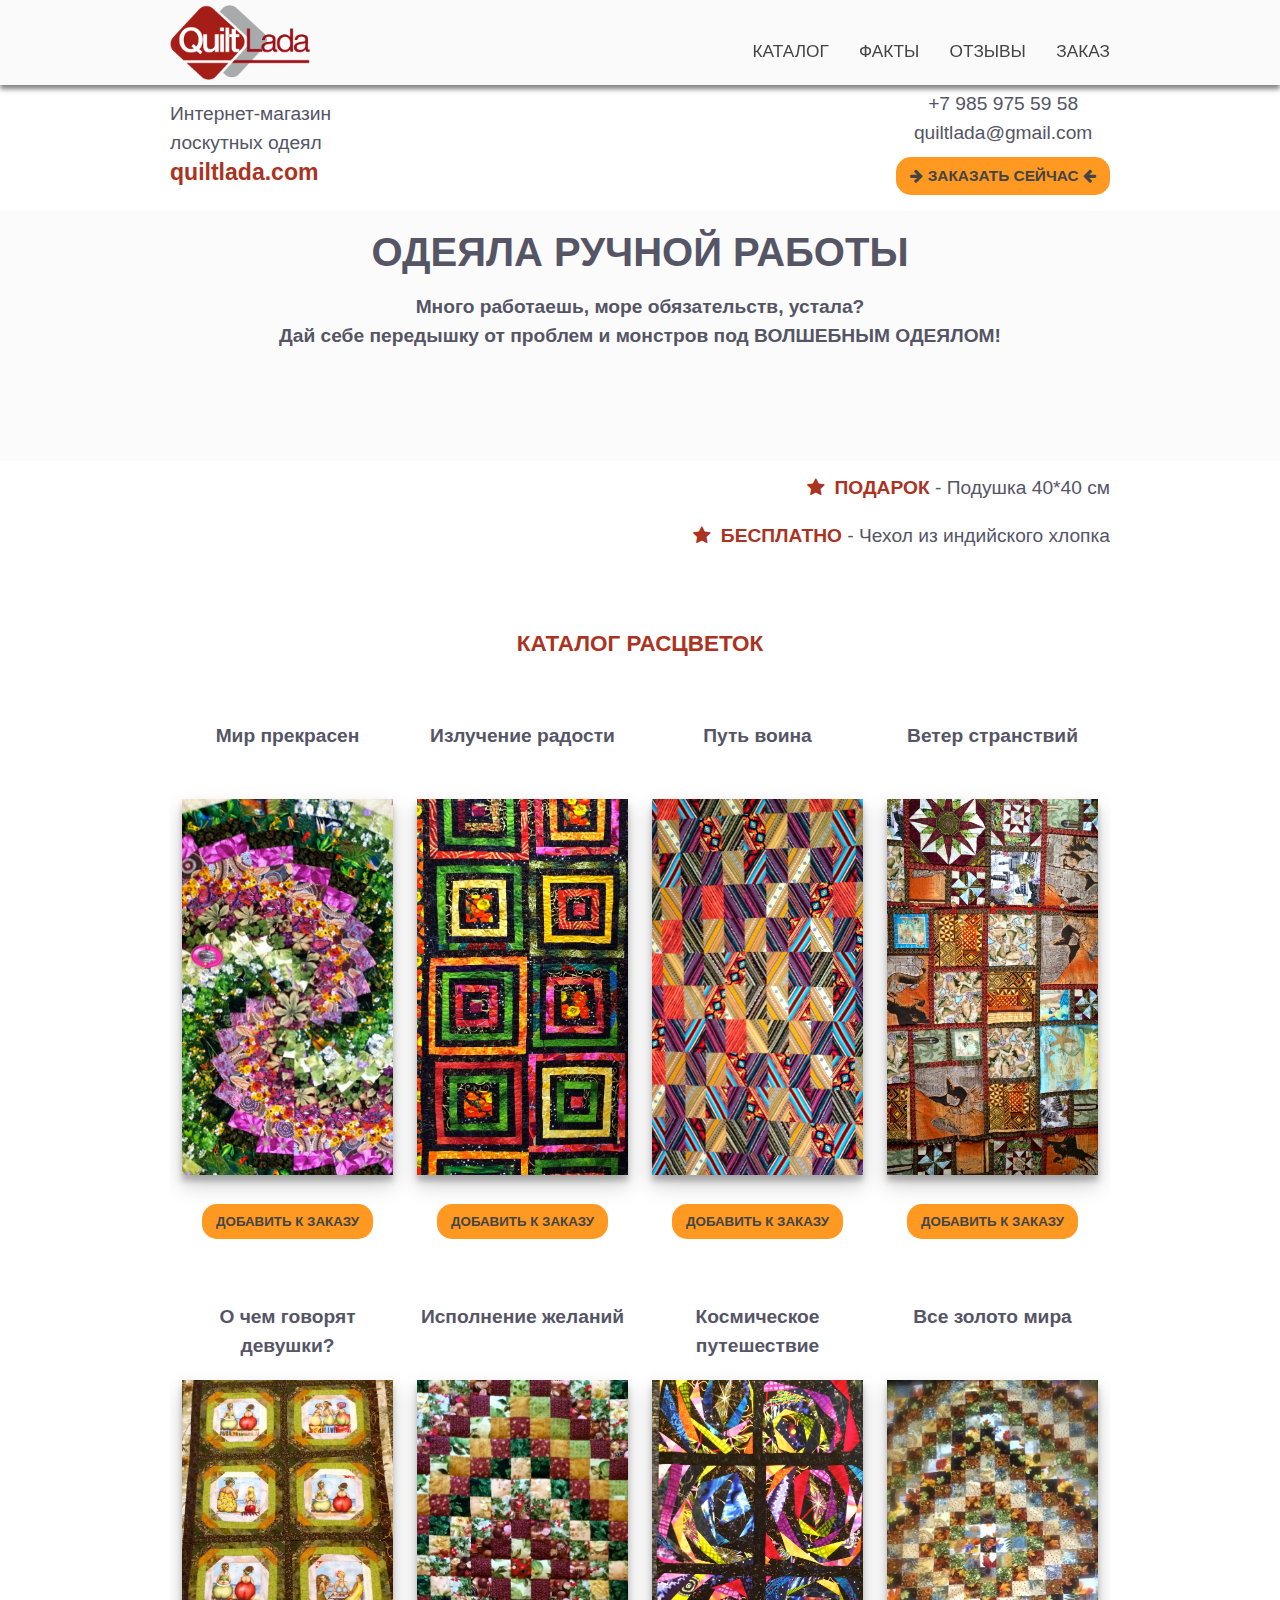
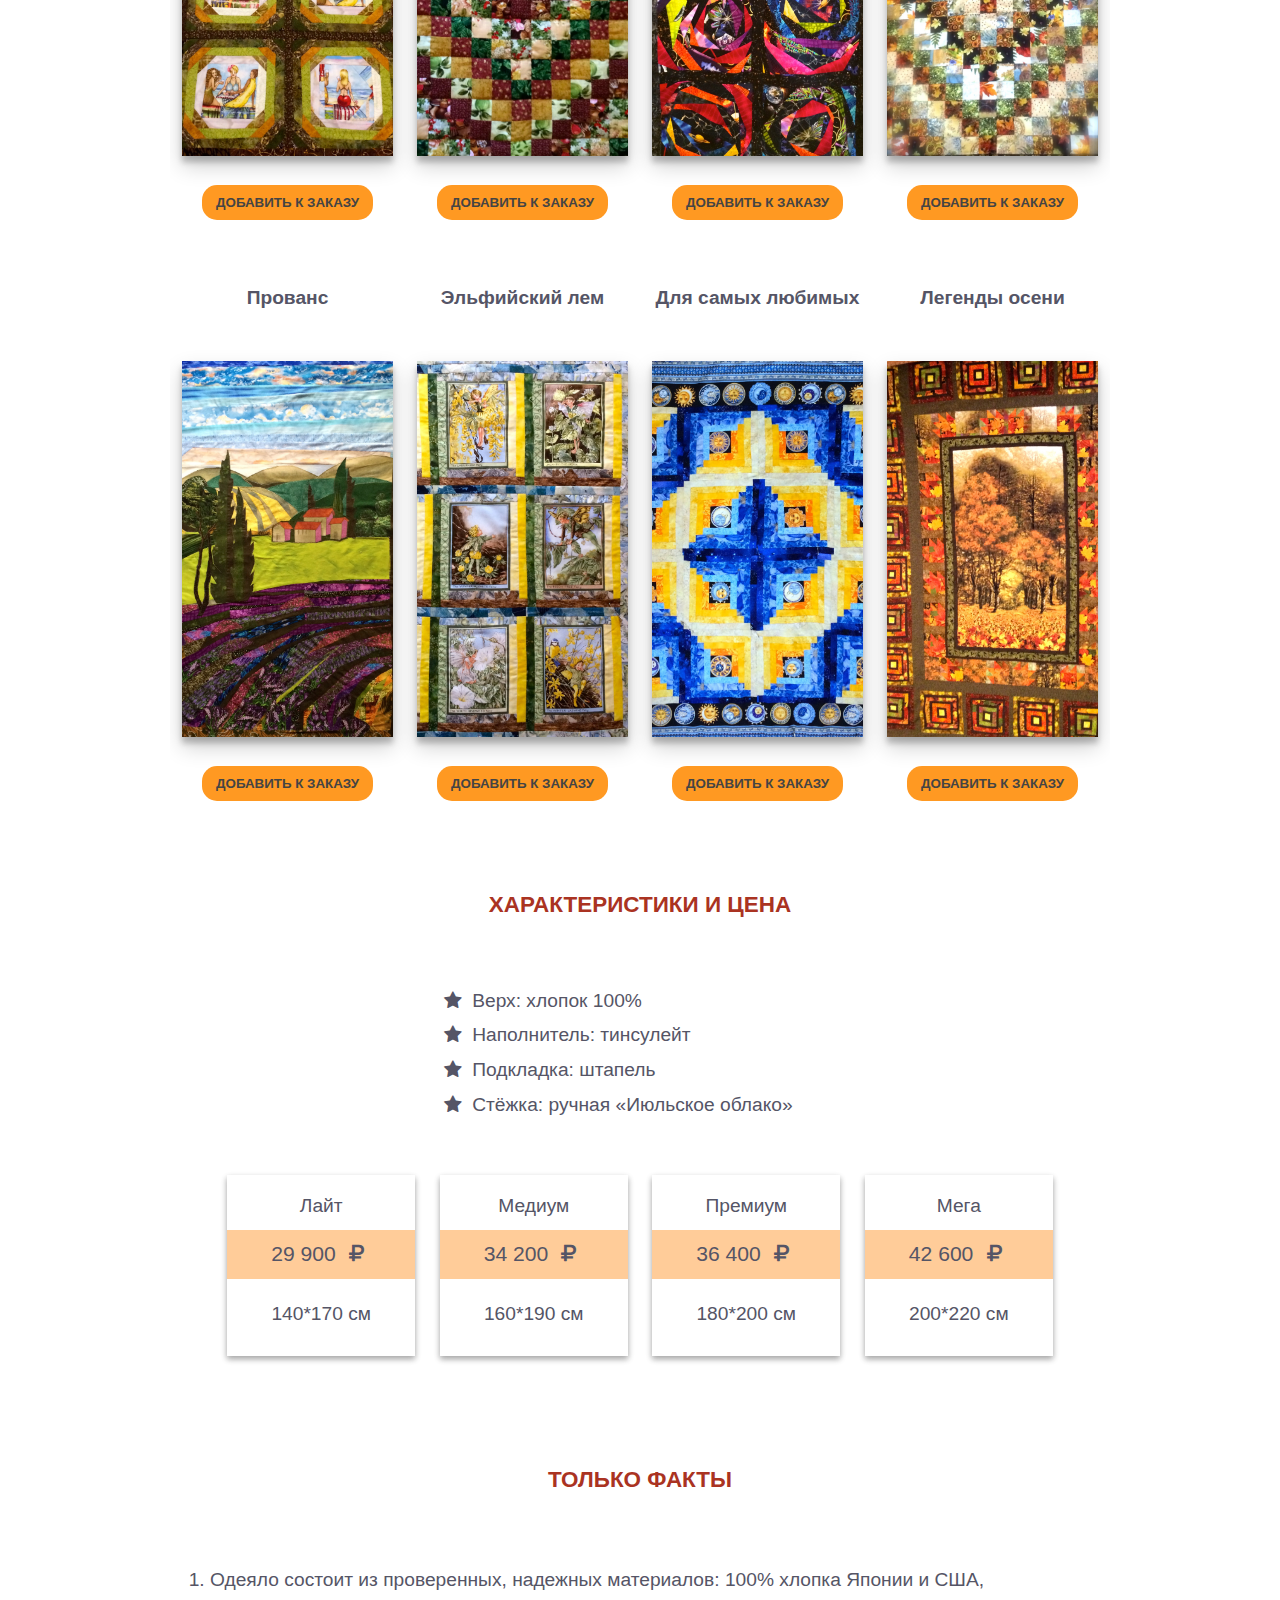
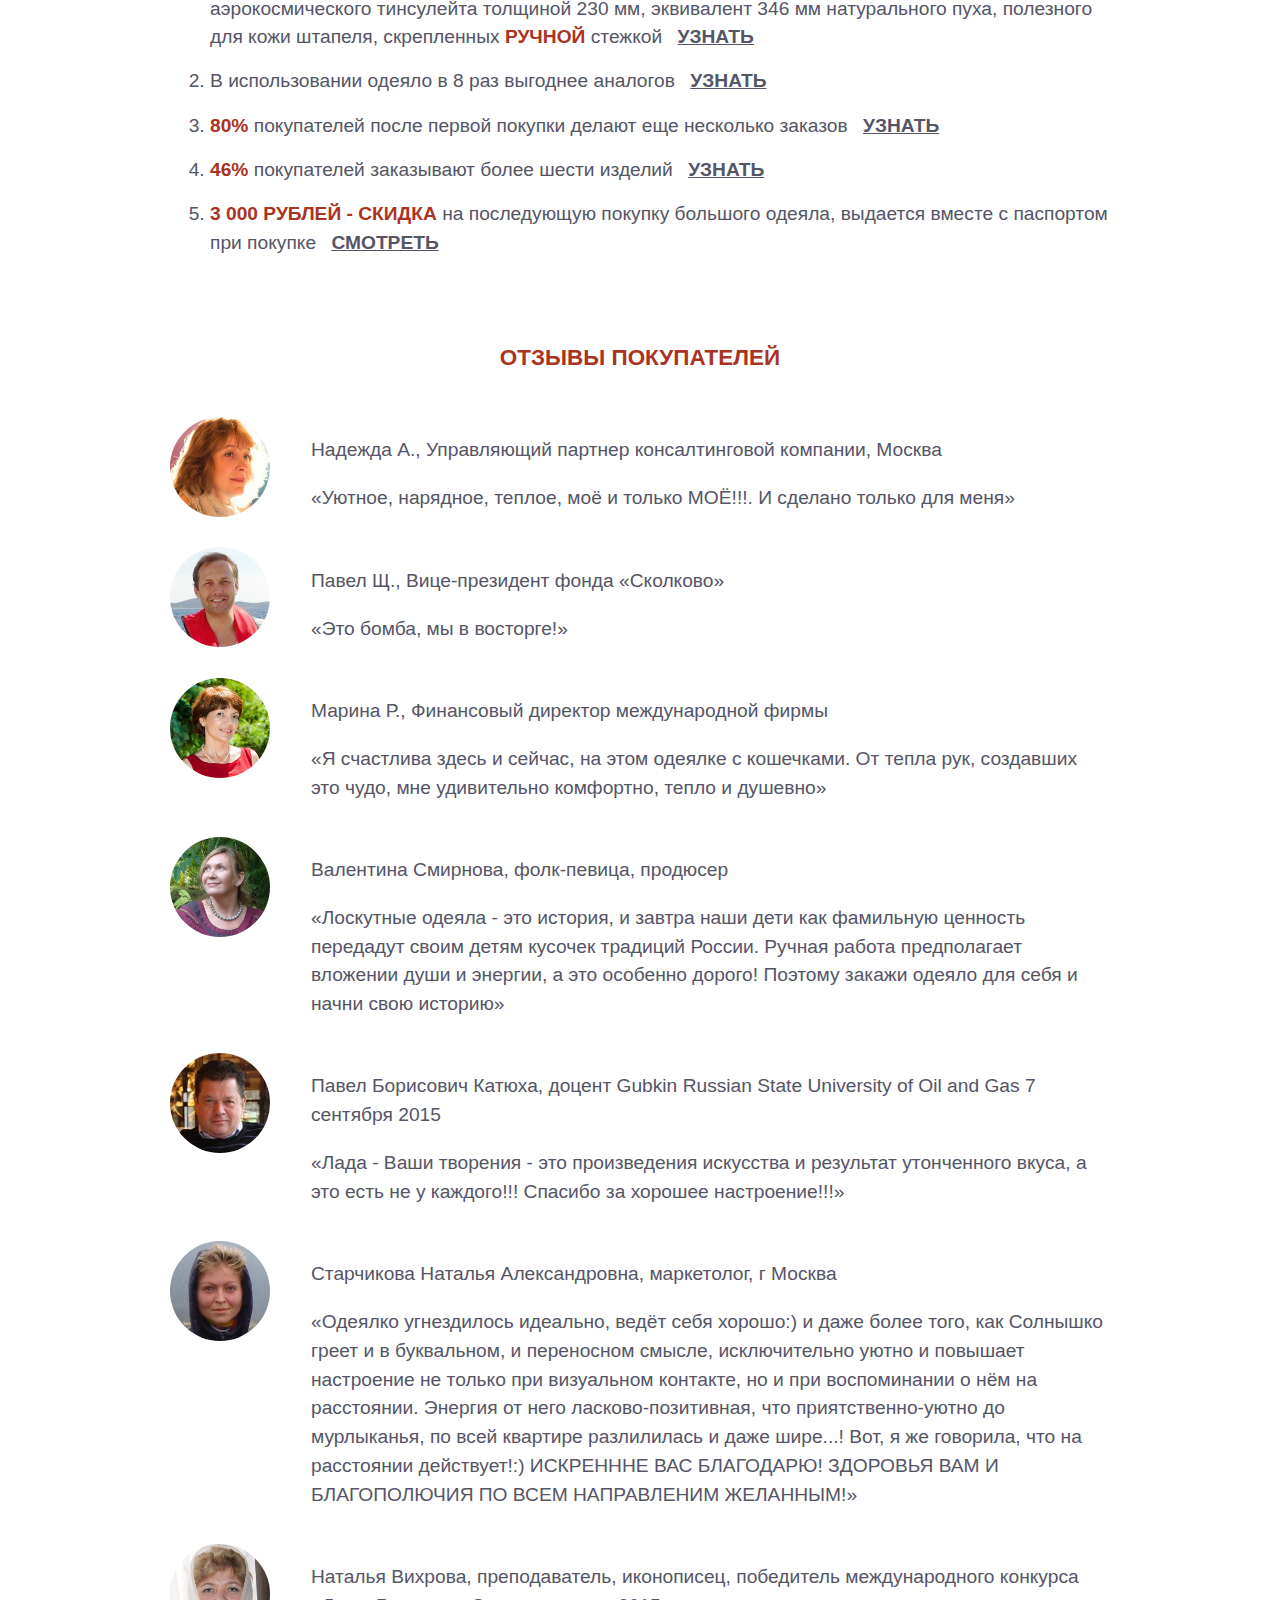
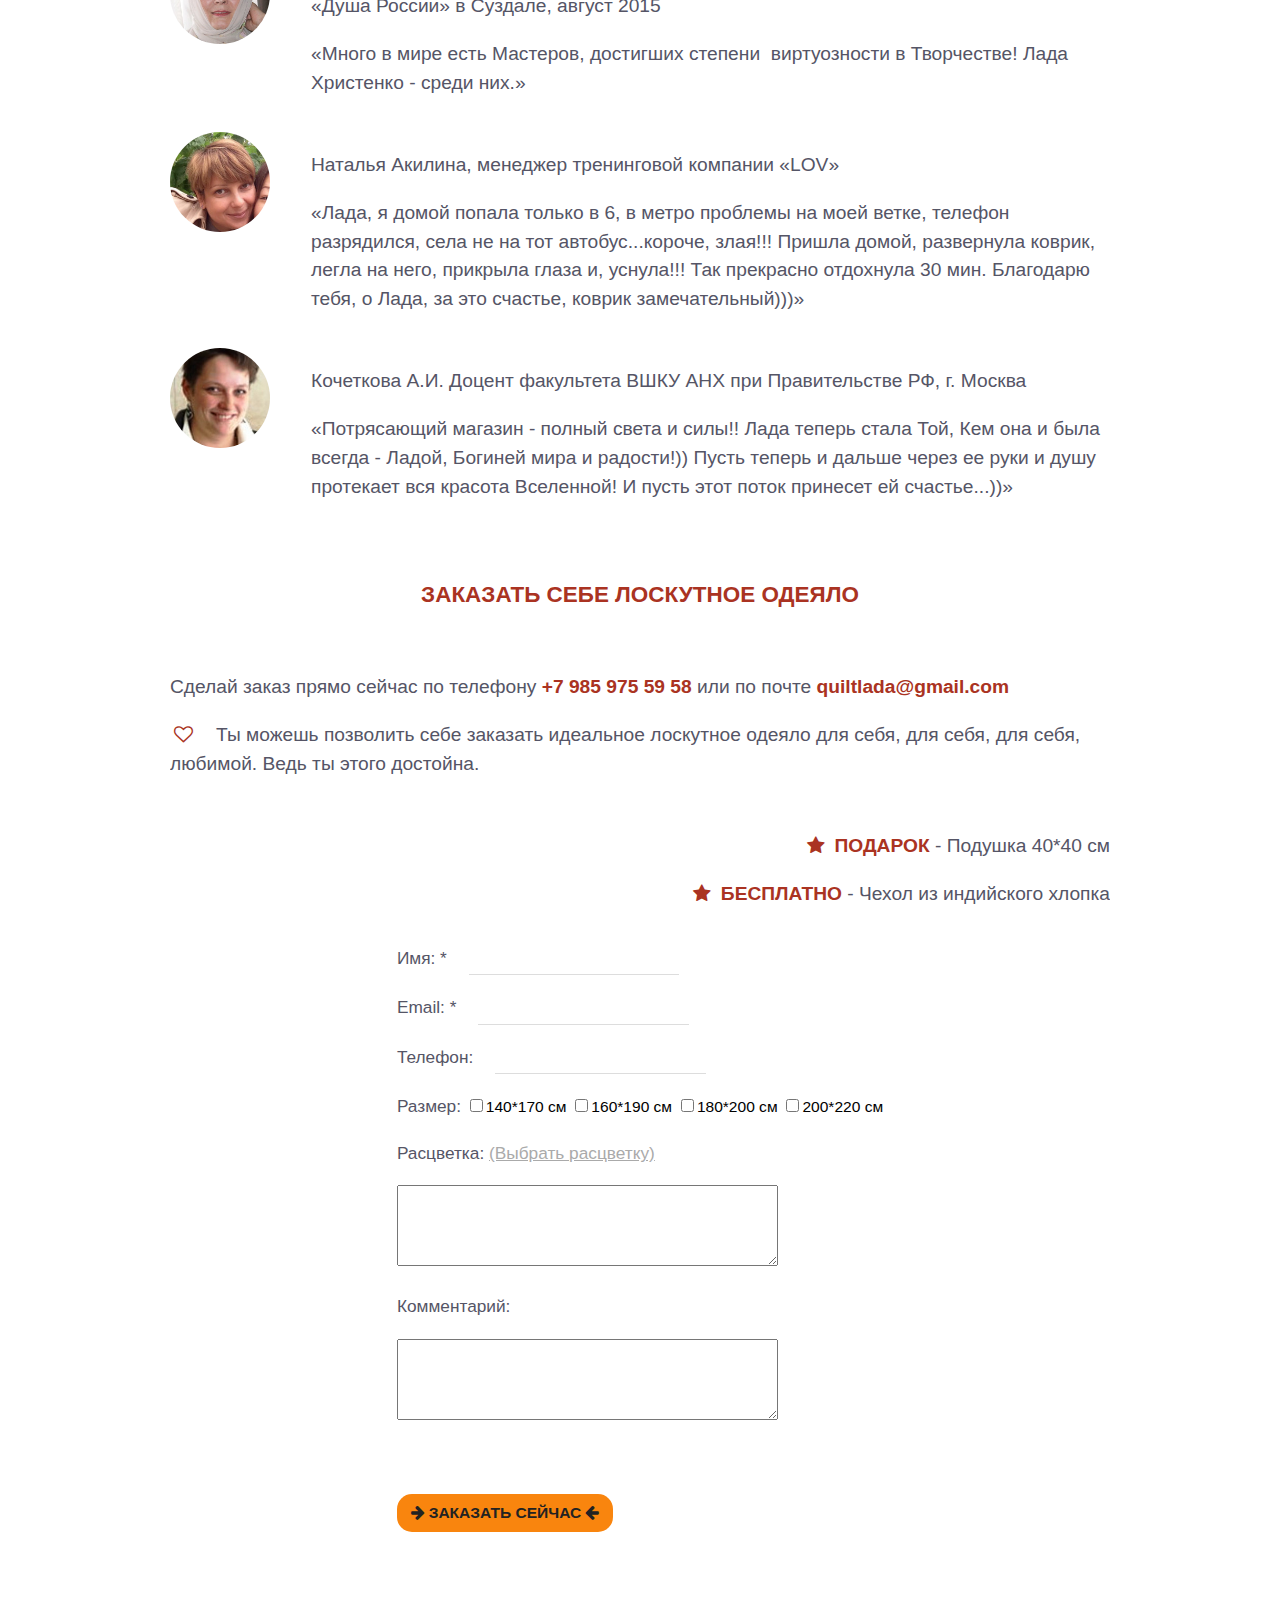
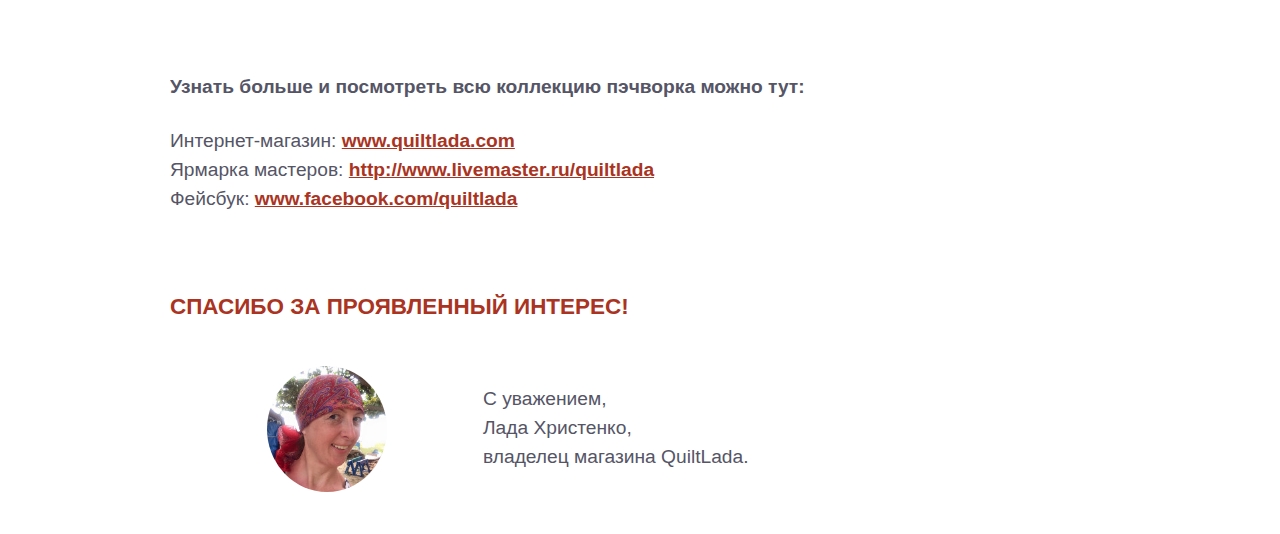
==== commit 49eb4bf5: "added photos, not resized" ====
--- a/index.html
+++ b/index.html
@@ -71,28 +71,28 @@
 				<div class="col4">
 					<p class="cat-name js-color-name">Мир прекрасен</p>
 					<a href="#galImg1">
-						<img class="cat-img" src="img/catalog/ochem-s.jpeg">
+						<img class="cat-img" src="img/catalog/mir.JPG">
 					</a>
 					<a href="#order" class="js-add-color"><button class="btn btn--add">Добавить к заказу</button></a>
 				</div>
 				<div class="col4">
 					<p class="cat-name js-color-name">Излучение радости</p>
 					<a href="#galImg2">
-						<img class="cat-img" src="img/catalog/ochem-s.jpeg">
+						<img class="cat-img" src="img/catalog/isluchenie.JPG">
 					</a>
 					<a href="#order" class="js-add-color"><button class="btn btn--add">Добавить к заказу</button></a>
 				</div>
 				<div class="col4">
 					<p class="cat-name js-color-name">Путь воина</p>
 					<a href="#galImg3">
-						<img class="cat-img" src="img/catalog/ochem-s.jpeg">
+						<img class="cat-img" src="img/catalog/put.JPG">
 					</a>
 					<a href="#order" class="js-add-color"><button class="btn btn--add">Добавить к заказу</button></a>
 				</div>
 				<div class="col4">
 					<p class="cat-name js-color-name">Ветер странствий</p>
 					<a href="#galImg4">
-						<img class="cat-img" src="img/catalog/ochem-s.jpeg">
+						<img class="cat-img" src="img/catalog/veter.JPG">
 					</a>
 					<a href="#order" class="js-add-color"><button class="btn btn--add">Добавить к заказу</button></a>
 				</div>
@@ -102,28 +102,60 @@
 				<div class="col4">
 					<p class="cat-name js-color-name">О чем говорят девушки?</p>
 					<a href="#galImg5">
-						<img class="cat-img" src="img/catalog/ochem-s.jpeg">
+						<img class="cat-img" src="img/catalog/ochem.JPG">
 					</a>
 					<a href="#order" class="js-add-color"><button class="btn btn--add">Добавить к заказу</button></a>
 				</div>
 				<div class="col4">
 					<p class="cat-name js-color-name">Исполнение желаний</p>
 					<a href="#galImg6">
-						<img class="cat-img" src="img/catalog/ochem-s.jpeg">
+						<img class="cat-img" src="img/catalog/ispolnenie.JPG">
 					</a>
 					<a href="#order" class="js-add-color"><button class="btn btn--add">Добавить к заказу</button></a>
 				</div>
 				<div class="col4">
 					<p class="cat-name js-color-name">Космическое путешествие</p>
 					<a href="#galImg7">
-						<img class="cat-img" src="img/catalog/ochem-s.jpeg">
+						<img class="cat-img" src="img/catalog/kosmicheskoe.JPG">
 					</a>
 					<a href="#order" class="js-add-color"><button class="btn btn--add">Добавить к заказу</button></a>
 				</div>
 				<div class="col4">
 					<p class="cat-name js-color-name">Все золото мира</p>
 					<a href="#galImg8">
-						<img class="cat-img" src="img/catalog/ochem-s.jpeg">
+						<img class="cat-img" src="img/catalog/vsezoloto.JPG">
+					</a>
+					<a href="#order" class="js-add-color"><button class="btn btn--add">Добавить к заказу</button></a>
+				</div>
+
+			</div> <!-- / row -->
+
+			<div class="row cat centered">
+				<div class="col4">
+					<p class="cat-name js-color-name">Прованс</p>
+					<a href="#galImg9">
+						<img class="cat-img" src="img/catalog/provence.JPG">
+					</a>
+					<a href="#order" class="js-add-color"><button class="btn btn--add">Добавить к заказу</button></a>
+				</div>
+				<div class="col4">
+					<p class="cat-name js-color-name">Эльфийский лем</p>
+					<a href="#galImg10">
+						<img class="cat-img" src="img/catalog/elf.JPG">
+					</a>
+					<a href="#order" class="js-add-color"><button class="btn btn--add">Добавить к заказу</button></a>
+				</div>
+				<div class="col4">
+					<p class="cat-name js-color-name">Для самых любимых</p>
+					<a href="#galImg11">
+						<img class="cat-img" src="img/catalog/dlyasam.JPG">
+					</a>
+					<a href="#order" class="js-add-color"><button class="btn btn--add">Добавить к заказу</button></a>
+				</div>
+				<div class="col4">
+					<p class="cat-name js-color-name">Легенды осени</p>
+					<a href="#galImg12">
+						<img class="cat-img" src="img/catalog/legendi.JPG">
 					</a>
 					<a href="#order" class="js-add-color"><button class="btn btn--add">Добавить к заказу</button></a>
 				</div>
@@ -136,7 +168,7 @@
 					<div class="lightbox__close js-close-lightbox"><i class="icon-cancel-circled"></i></div>
 				</a>
 				<div class="lightbox__image">
-					<img src="./img/catalog/veter.jpeg">
+					<img src="./img/catalog/mir.JPG">
 					<a href="#galImg2"><div class="lightbox__next js-next"><i class="icon-right-circled"></i></div></a>
 				</div>
 			</div>
@@ -145,7 +177,7 @@
 					<div class="lightbox__close js-close-lightbox"><i class="icon-cancel-circled"></i></div>
 				</a>
 				<div class="lightbox__image">
-					<img src="./img/catalog/veter.jpeg">
+					<img src="./img/catalog/isluchenie.JPG">
 					<a href="#galImg1"><div class="lightbox__prev js-prev"><i class="icon-left-circled"></i></div></a>
 					<a href="#galImg3"><div class="lightbox__next js-next"><i class="icon-right-circled"></i></div></a>
 				</div>
@@ -155,7 +187,7 @@
 					<div class="lightbox__close js-close-lightbox"><i class="icon-cancel-circled"></i></div>
 				</a>
 				<div class="lightbox__image">
-					<img src="./img/catalog/veter.jpeg">
+					<img src="./img/catalog/put.JPG">
 					<a href="#galImg2"><div class="lightbox__prev js-prev"><i class="icon-left-circled"></i></div></a>
 					<a href="#galImg4"><div class="lightbox__next js-next"><i class="icon-right-circled"></i></div></a>
 				</div>
@@ -165,7 +197,7 @@
 					<div class="lightbox__close js-close-lightbox"><i class="icon-cancel-circled"></i></div>
 				</a>
 				<div class="lightbox__image">
-					<img src="./img/catalog/veter.jpeg">
+					<img src="./img/catalog/veter.JPG">
 					<a href="#galImg2"><div class="lightbox__prev js-prev"><i class="icon-left-circled"></i></div></a>
 					<a href="#galImg5"><div class="lightbox__next js-next"><i class="icon-right-circled"></i></div></a>
 				</div>
@@ -175,7 +207,7 @@
 					<div class="lightbox__close js-close-lightbox"><i class="icon-cancel-circled"></i></div>
 				</a>
 				<div class="lightbox__image">
-					<img src="./img/catalog/veter.jpeg">
+					<img src="./img/catalog/ochem.JPG">
 					<a href="#galImg4"><div class="lightbox__prev js-prev"><i class="icon-left-circled"></i></div></a>
 					<a href="#galImg6"><div class="lightbox__next js-next"><i class="icon-right-circled"></i></div></a>
 				</div>
@@ -185,7 +217,7 @@
 					<div class="lightbox__close js-close-lightbox"><i class="icon-cancel-circled"></i></div>
 				</a>
 				<div class="lightbox__image">
-					<img src="./img/catalog/veter.jpeg">
+					<img src="./img/catalog/ispolnenie.JPG">
 					<a href="#galImg5"><div class="lightbox__prev js-prev"><i class="icon-left-circled"></i></div></a>
 					<a href="#galImg7"><div class="lightbox__next js-next"><i class="icon-right-circled"></i></div></a>
 				</div>
@@ -195,7 +227,7 @@
 					<div class="lightbox__close js-close-lightbox"><i class="icon-cancel-circled"></i></div>
 				</a>
 				<div class="lightbox__image">
-					<img src="./img/catalog/veter.jpeg">
+					<img src="./img/catalog/kosmicheskoe.JPG">
 					<a href="#galImg6"><div class="lightbox__prev js-prev"><i class="icon-left-circled"></i></div></a>
 					<a href="#galImg8"><div class="lightbox__next js-next"><i class="icon-right-circled"></i></div></a>
 				</div>
@@ -205,8 +237,48 @@
 					<div class="lightbox__close js-close-lightbox"><i class="icon-cancel-circled"></i></div>
 				</a>
 				<div class="lightbox__image">
-					<img src="./img/catalog/put.jpeg">
+					<img src="./img/catalog/vsezoloto.JPG">
 					<a href="#galImg7"><div class="lightbox__prev js-prev"><i class="icon-left-circled"></i></div></a>
+					<a href="#galImg9"><div class="lightbox__next js-next"><i class="icon-right-circled"></i></div></a>
+				</div>
+			</div>
+			<div class="lightbox hidden" id="galImg9">
+				<a href="#gallery">
+					<div class="lightbox__close js-close-lightbox"><i class="icon-cancel-circled"></i></div>
+				</a>
+				<div class="lightbox__image">
+					<img src="./img/catalog/provence.JPG">
+					<a href="#galImg8"><div class="lightbox__prev js-prev"><i class="icon-left-circled"></i></div></a>
+					<a href="#galImg10"><div class="lightbox__next js-next"><i class="icon-right-circled"></i></div></a>
+				</div>
+			</div>
+			<div class="lightbox hidden" id="galImg10">
+				<a href="#gallery">
+					<div class="lightbox__close js-close-lightbox"><i class="icon-cancel-circled"></i></div>
+				</a>
+				<div class="lightbox__image">
+					<img src="./img/catalog/elf.JPG">
+					<a href="#galImg9"><div class="lightbox__prev js-prev"><i class="icon-left-circled"></i></div></a>
+					<a href="#galImg11"><div class="lightbox__next js-next"><i class="icon-right-circled"></i></div></a>
+				</div>
+			</div>
+			<div class="lightbox hidden" id="galImg11">
+				<a href="#gallery">
+					<div class="lightbox__close js-close-lightbox"><i class="icon-cancel-circled"></i></div>
+				</a>
+				<div class="lightbox__image">
+					<img src="./img/catalog/dlyasam.JPG">
+					<a href="#galImg10"><div class="lightbox__prev js-prev"><i class="icon-left-circled"></i></div></a>
+					<a href="#galImg12"><div class="lightbox__next js-next"><i class="icon-right-circled"></i></div></a>
+				</div>
+			</div>
+			<div class="lightbox hidden" id="galImg12">
+				<a href="#gallery">
+					<div class="lightbox__close js-close-lightbox"><i class="icon-cancel-circled"></i></div>
+				</a>
+				<div class="lightbox__image">
+					<img src="./img/catalog/legendi.JPG">
+					<a href="#galImg11"><div class="lightbox__prev js-prev"><i class="icon-left-circled"></i></div></a>
 				</div>
 			</div>
 
@@ -264,10 +336,19 @@
 					<li>В использовании одеяло в <span>8</span> раз выгоднее  аналогов <a href="#calculation" class="btn btn--learn js-call-calc">Узнать</a> </li>
 					<li><span class="span-emph">80%</span> покупателей после первой покупки делают еще несколько заказов <a href="#recommend" class="btn btn--learn">Узнать</a> </li>
 					<li><span class="span-emph">46%</span> покупателей заказывают более шести изделий <a href="#recommend" class="btn btn--learn">Узнать</a> </li>
-					<li><span class="span-emph">3 000 рублей - скидка</span> на последующую покупку большого одеяла, выдается вместе с паспортом при покупке <a class="btn btn--learn">Смотреть</a></li>
+					<li><span class="span-emph">3 000 рублей - скидка</span> на последующую покупку большого одеяла, выдается вместе с паспортом при покупке <a href="#certificate" class="btn btn--learn">Смотреть</a></li>
 				</ol>
 			</div>  <!-- / row -->
 		</div> <!-- /facts -->
+
+		<div class="lightbox hidden" id="certificate">
+			<a href="#facts">
+				<div class="lightbox__close js-close-lightbox"><i class="icon-cancel-circled"></i></div>
+			</a>
+			<div class="lightbox__image">
+				<img src="img/cert.jpg">
+			</div>
+		</div>
 
 		<div class="recommend">
 			<a class="anchor" name="recommend"></a>
--- a/styles.css
+++ b/styles.css
@@ -1,5 +1,5 @@
 body {
-  color: #446;
+  color: #556;
   -webkit-font-smoothing: antialiased;
   font-family: 'Helvetica Neue', Helvetica, Arial, sans-serif;
   margin: 0;
@@ -493,7 +493,7 @@
 
 .lightbox img {
   max-width: 100%;
-  max-height: 85%;
+  max-height: 90%;
   margin-top: 3%;
 }
 
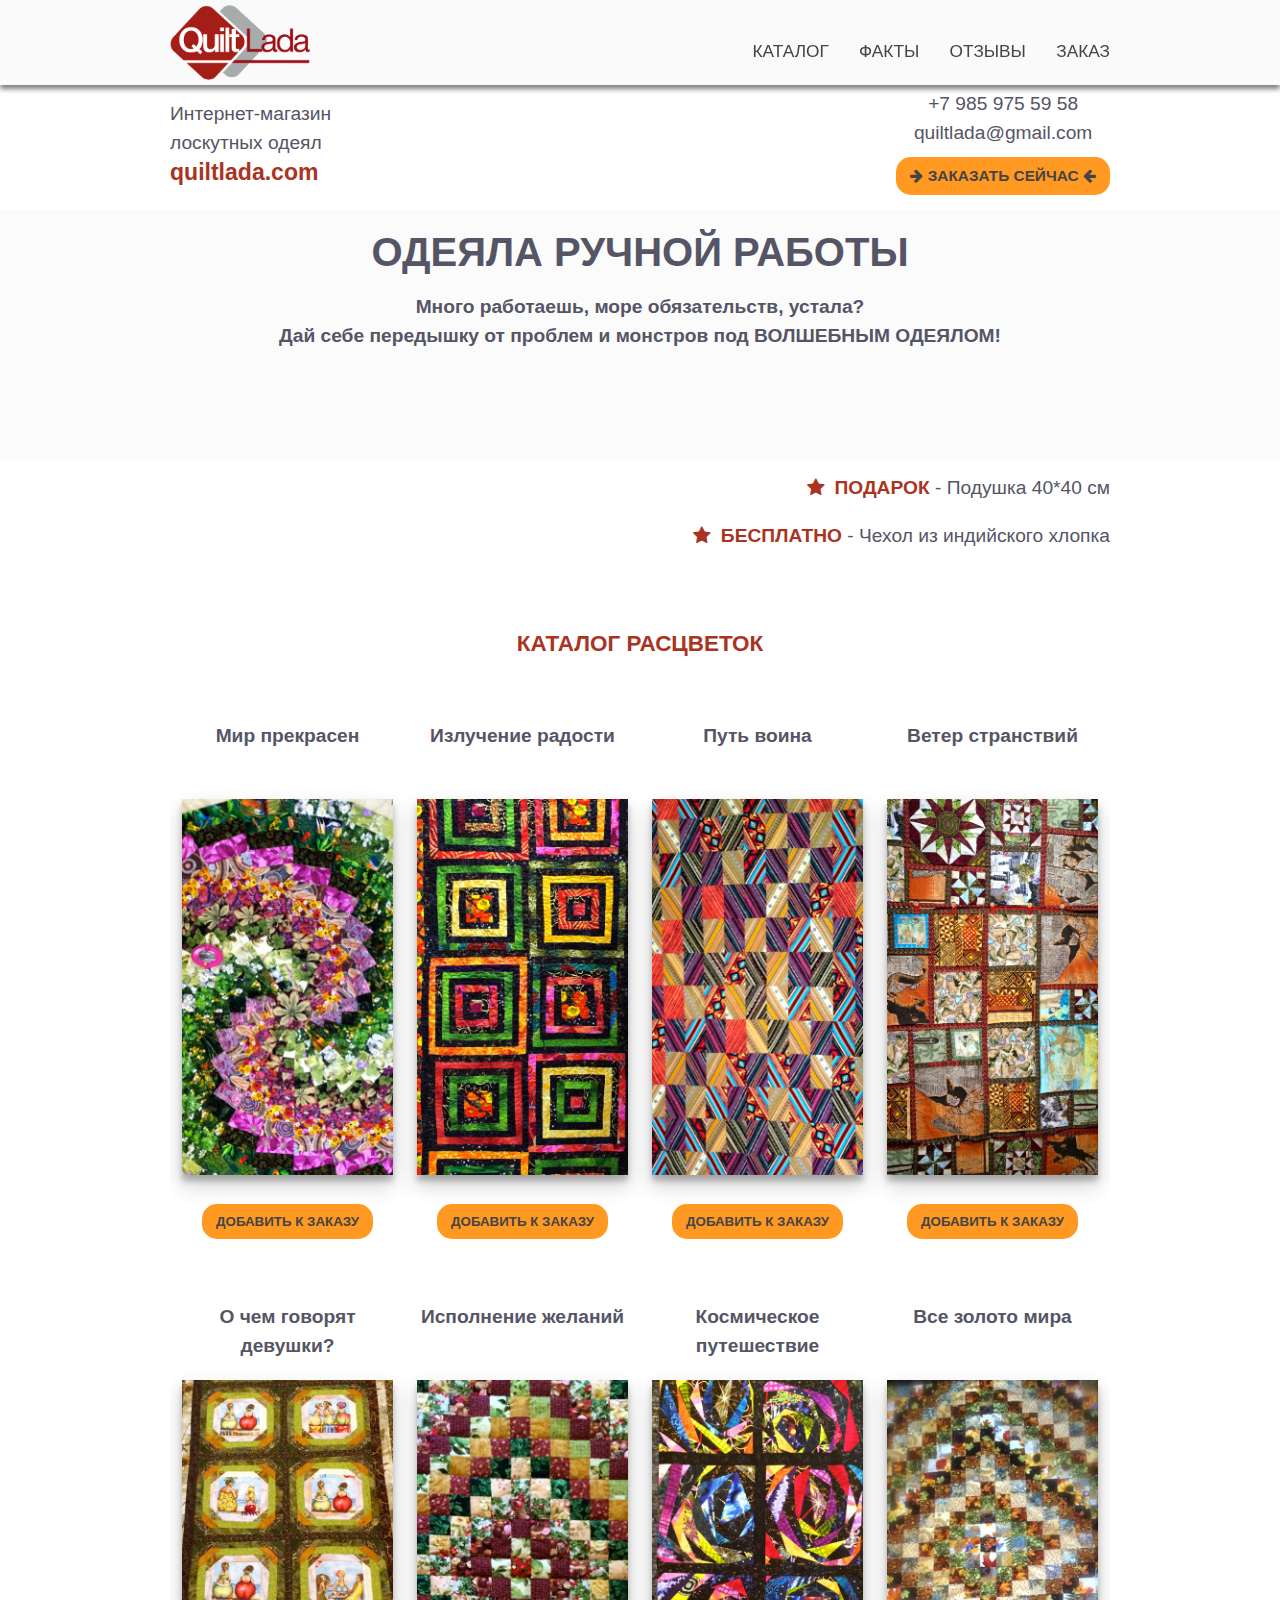
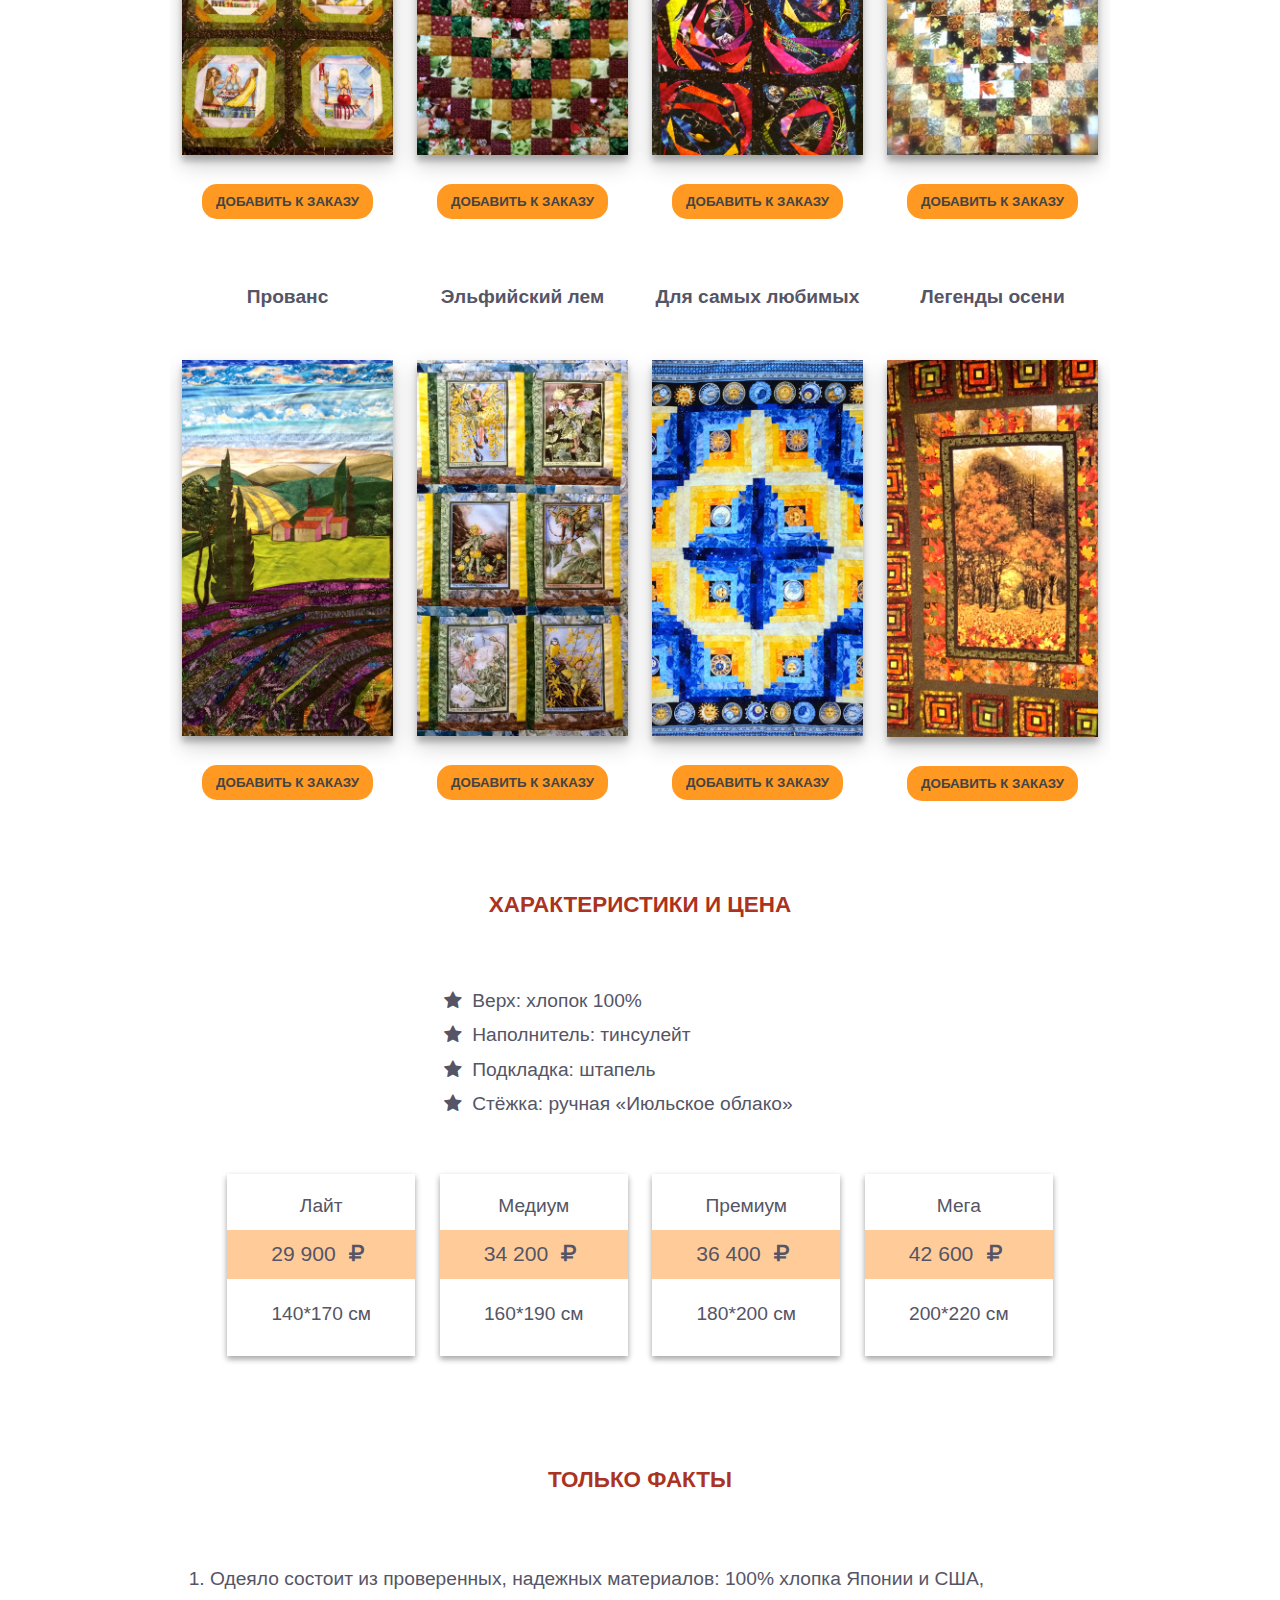
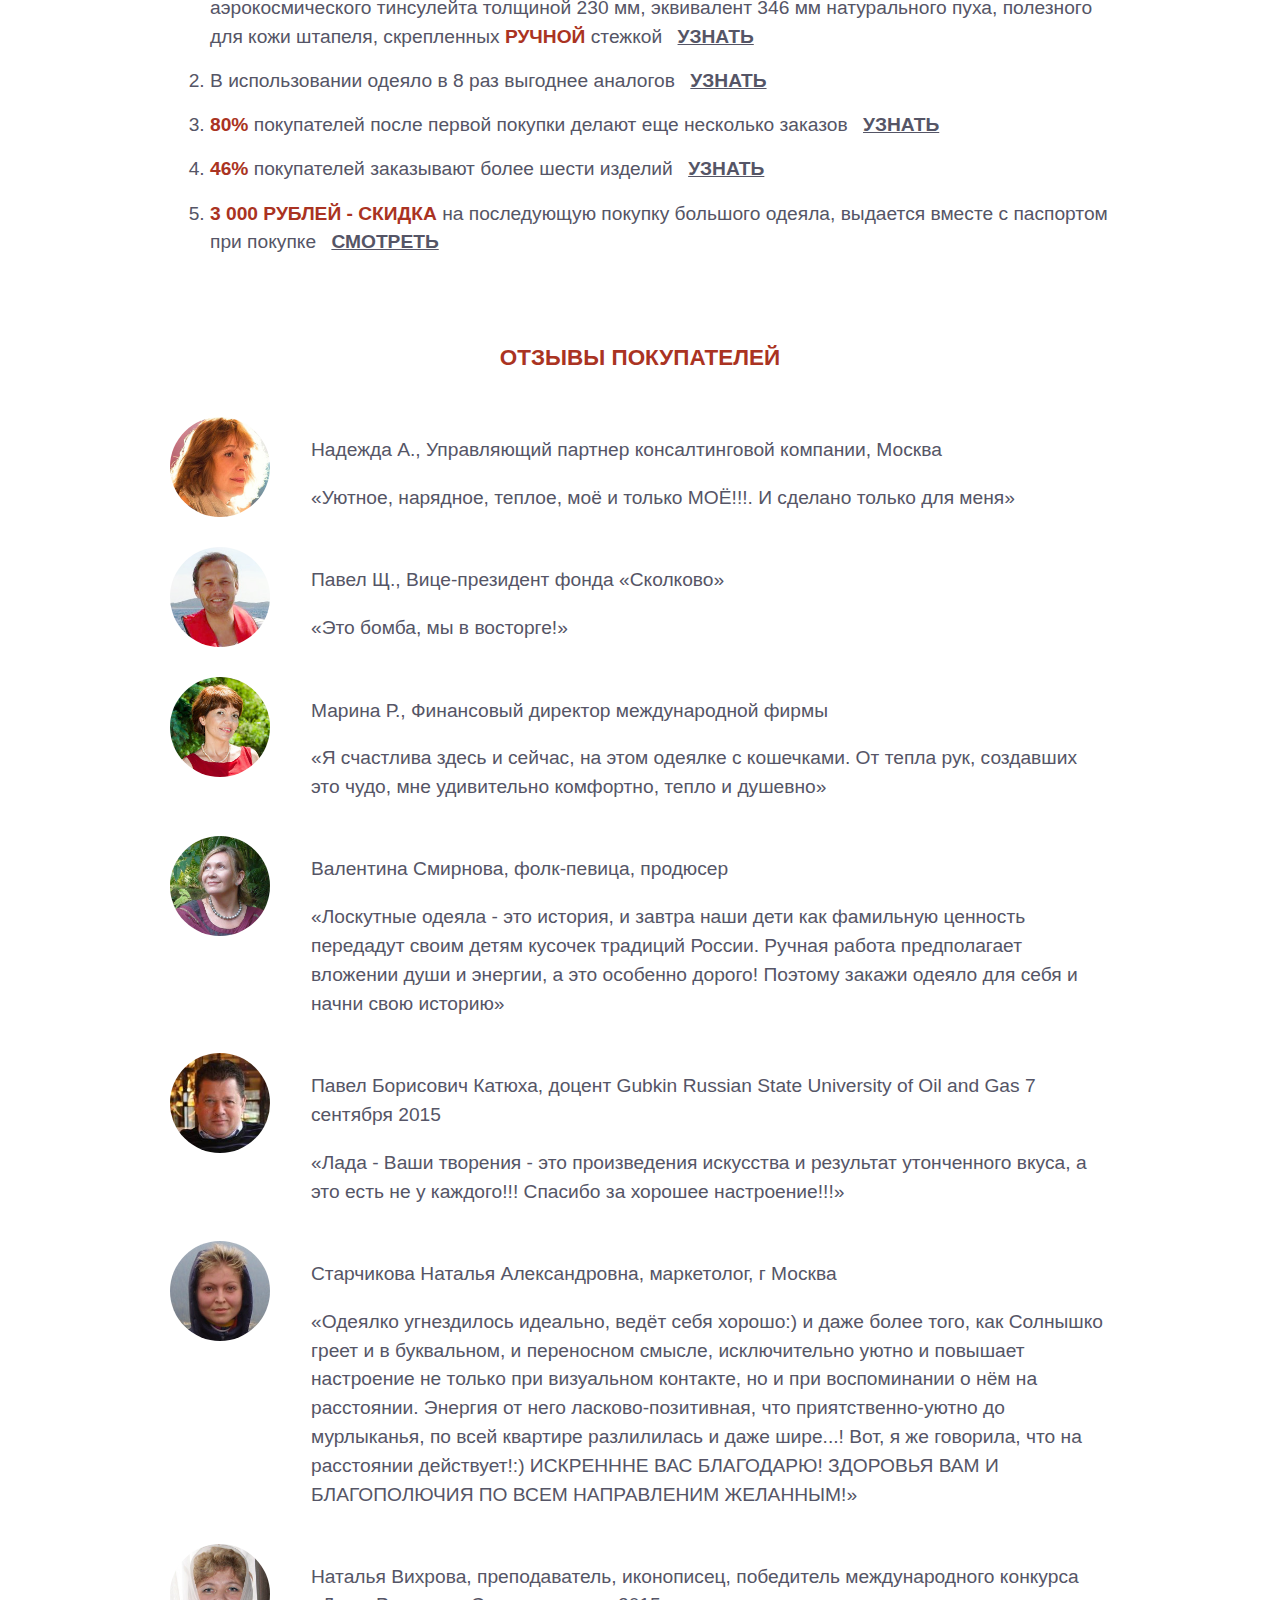
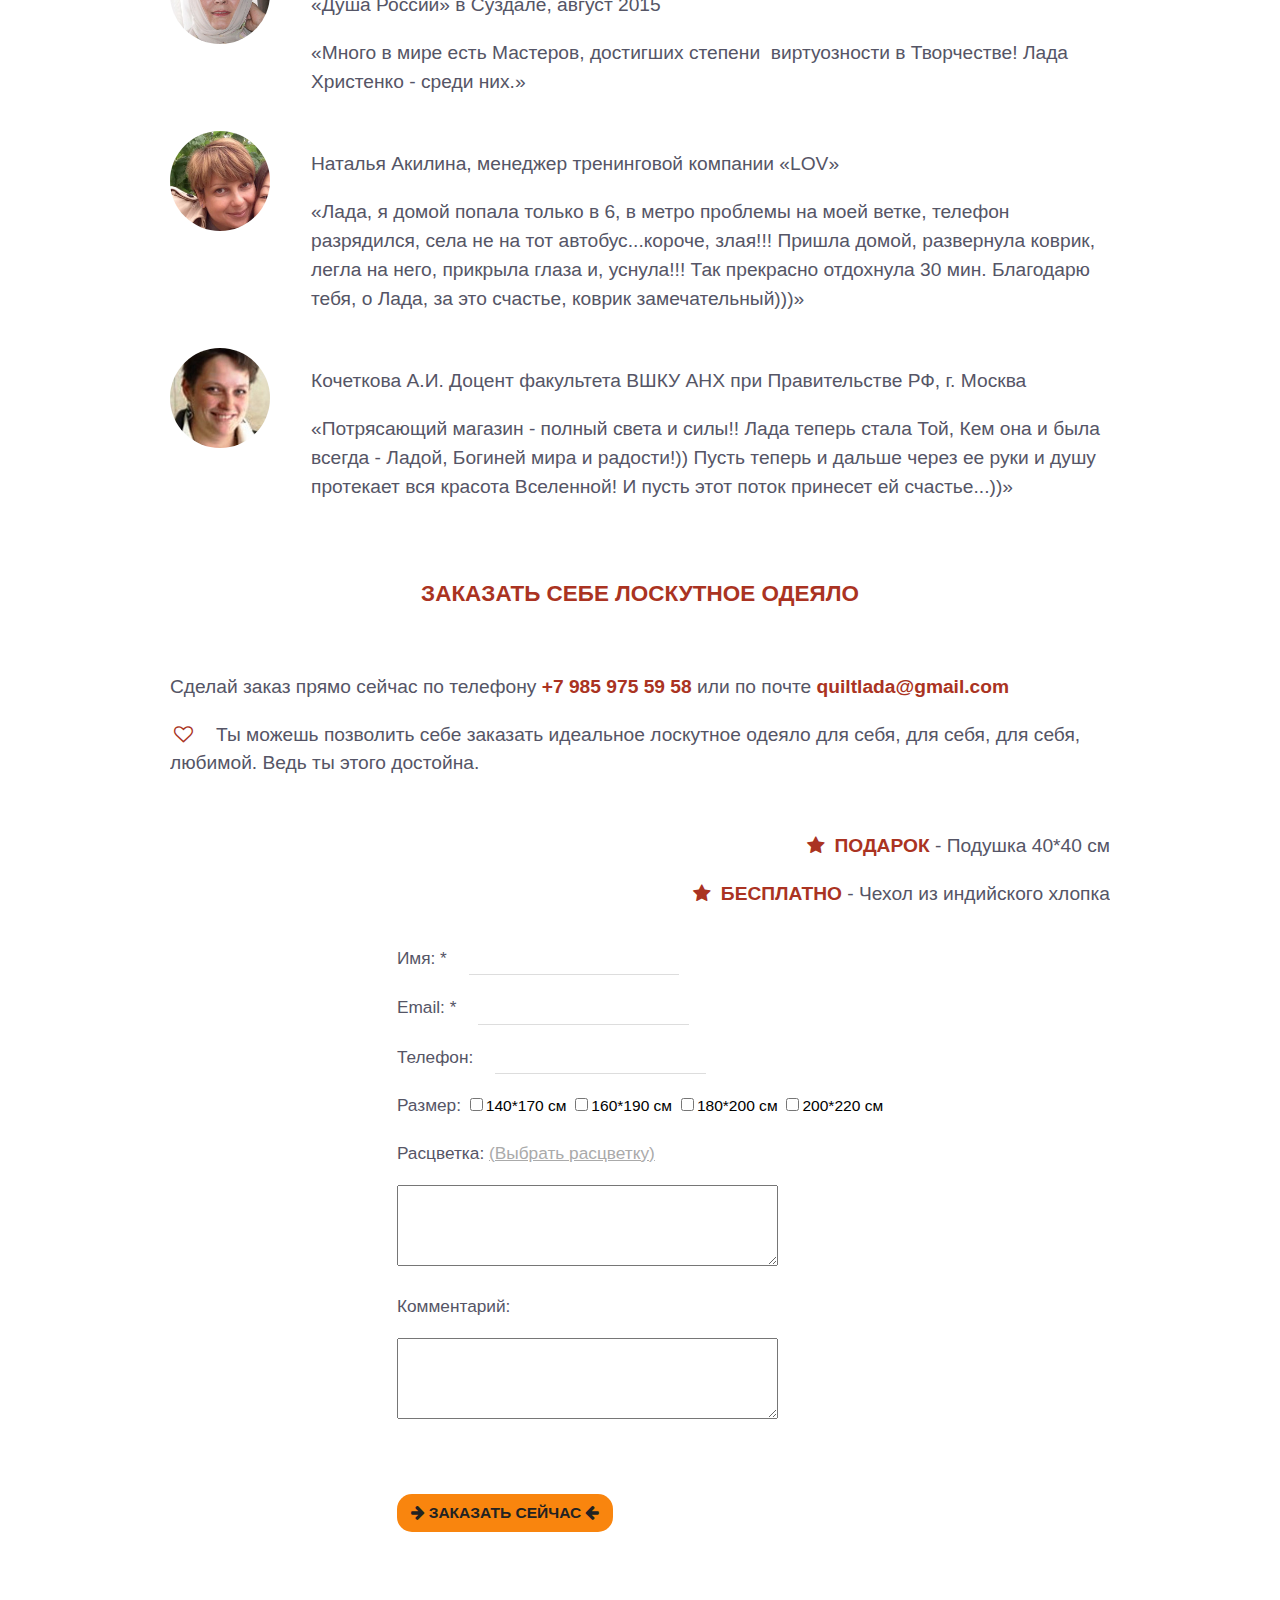
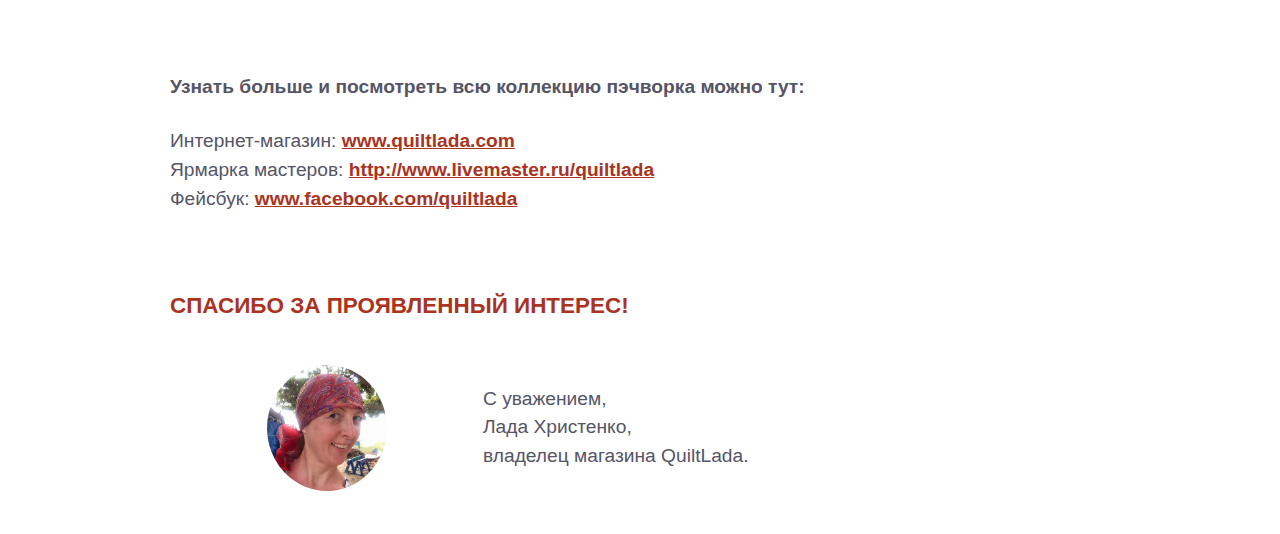
==== commit ef727553: "resized photoes" ====
--- a/index.html
+++ b/index.html
@@ -71,28 +71,28 @@
 				<div class="col4">
 					<p class="cat-name js-color-name">Мир прекрасен</p>
 					<a href="#galImg1">
-						<img class="cat-img" src="img/catalog/mir.JPG">
+						<img class="cat-img" src="img/catalog/mir-s.JPG">
 					</a>
 					<a href="#order" class="js-add-color"><button class="btn btn--add">Добавить к заказу</button></a>
 				</div>
 				<div class="col4">
 					<p class="cat-name js-color-name">Излучение радости</p>
 					<a href="#galImg2">
-						<img class="cat-img" src="img/catalog/isluchenie.JPG">
+						<img class="cat-img" src="img/catalog/isluchenie-s.JPG">
 					</a>
 					<a href="#order" class="js-add-color"><button class="btn btn--add">Добавить к заказу</button></a>
 				</div>
 				<div class="col4">
 					<p class="cat-name js-color-name">Путь воина</p>
 					<a href="#galImg3">
-						<img class="cat-img" src="img/catalog/put.JPG">
+						<img class="cat-img" src="img/catalog/put-s.JPG">
 					</a>
 					<a href="#order" class="js-add-color"><button class="btn btn--add">Добавить к заказу</button></a>
 				</div>
 				<div class="col4">
 					<p class="cat-name js-color-name">Ветер странствий</p>
 					<a href="#galImg4">
-						<img class="cat-img" src="img/catalog/veter.JPG">
+						<img class="cat-img" src="img/catalog/veter-s.JPG">
 					</a>
 					<a href="#order" class="js-add-color"><button class="btn btn--add">Добавить к заказу</button></a>
 				</div>
@@ -102,28 +102,28 @@
 				<div class="col4">
 					<p class="cat-name js-color-name">О чем говорят девушки?</p>
 					<a href="#galImg5">
-						<img class="cat-img" src="img/catalog/ochem.JPG">
+						<img class="cat-img" src="img/catalog/ochem-s.JPG">
 					</a>
 					<a href="#order" class="js-add-color"><button class="btn btn--add">Добавить к заказу</button></a>
 				</div>
 				<div class="col4">
 					<p class="cat-name js-color-name">Исполнение желаний</p>
 					<a href="#galImg6">
-						<img class="cat-img" src="img/catalog/ispolnenie.JPG">
+						<img class="cat-img" src="img/catalog/ispolnenie-s.JPG">
 					</a>
 					<a href="#order" class="js-add-color"><button class="btn btn--add">Добавить к заказу</button></a>
 				</div>
 				<div class="col4">
 					<p class="cat-name js-color-name">Космическое путешествие</p>
 					<a href="#galImg7">
-						<img class="cat-img" src="img/catalog/kosmicheskoe.JPG">
+						<img class="cat-img" src="img/catalog/kosmicheskoe-s.JPG">
 					</a>
 					<a href="#order" class="js-add-color"><button class="btn btn--add">Добавить к заказу</button></a>
 				</div>
 				<div class="col4">
 					<p class="cat-name js-color-name">Все золото мира</p>
 					<a href="#galImg8">
-						<img class="cat-img" src="img/catalog/vsezoloto.JPG">
+						<img class="cat-img" src="img/catalog/vsezoloto-s.JPG">
 					</a>
 					<a href="#order" class="js-add-color"><button class="btn btn--add">Добавить к заказу</button></a>
 				</div>
@@ -134,28 +134,28 @@
 				<div class="col4">
 					<p class="cat-name js-color-name">Прованс</p>
 					<a href="#galImg9">
-						<img class="cat-img" src="img/catalog/provence.JPG">
+						<img class="cat-img" src="img/catalog/provence-s.JPG">
 					</a>
 					<a href="#order" class="js-add-color"><button class="btn btn--add">Добавить к заказу</button></a>
 				</div>
 				<div class="col4">
 					<p class="cat-name js-color-name">Эльфийский лем</p>
 					<a href="#galImg10">
-						<img class="cat-img" src="img/catalog/elf.JPG">
+						<img class="cat-img" src="img/catalog/elf-s.JPG">
 					</a>
 					<a href="#order" class="js-add-color"><button class="btn btn--add">Добавить к заказу</button></a>
 				</div>
 				<div class="col4">
 					<p class="cat-name js-color-name">Для самых любимых</p>
 					<a href="#galImg11">
-						<img class="cat-img" src="img/catalog/dlyasam.JPG">
+						<img class="cat-img" src="img/catalog/dlyasam-s.JPG">
 					</a>
 					<a href="#order" class="js-add-color"><button class="btn btn--add">Добавить к заказу</button></a>
 				</div>
 				<div class="col4">
 					<p class="cat-name js-color-name">Легенды осени</p>
 					<a href="#galImg12">
-						<img class="cat-img" src="img/catalog/legendi.JPG">
+						<img class="cat-img" src="img/catalog/legendi-s.JPG">
 					</a>
 					<a href="#order" class="js-add-color"><button class="btn btn--add">Добавить к заказу</button></a>
 				</div>
